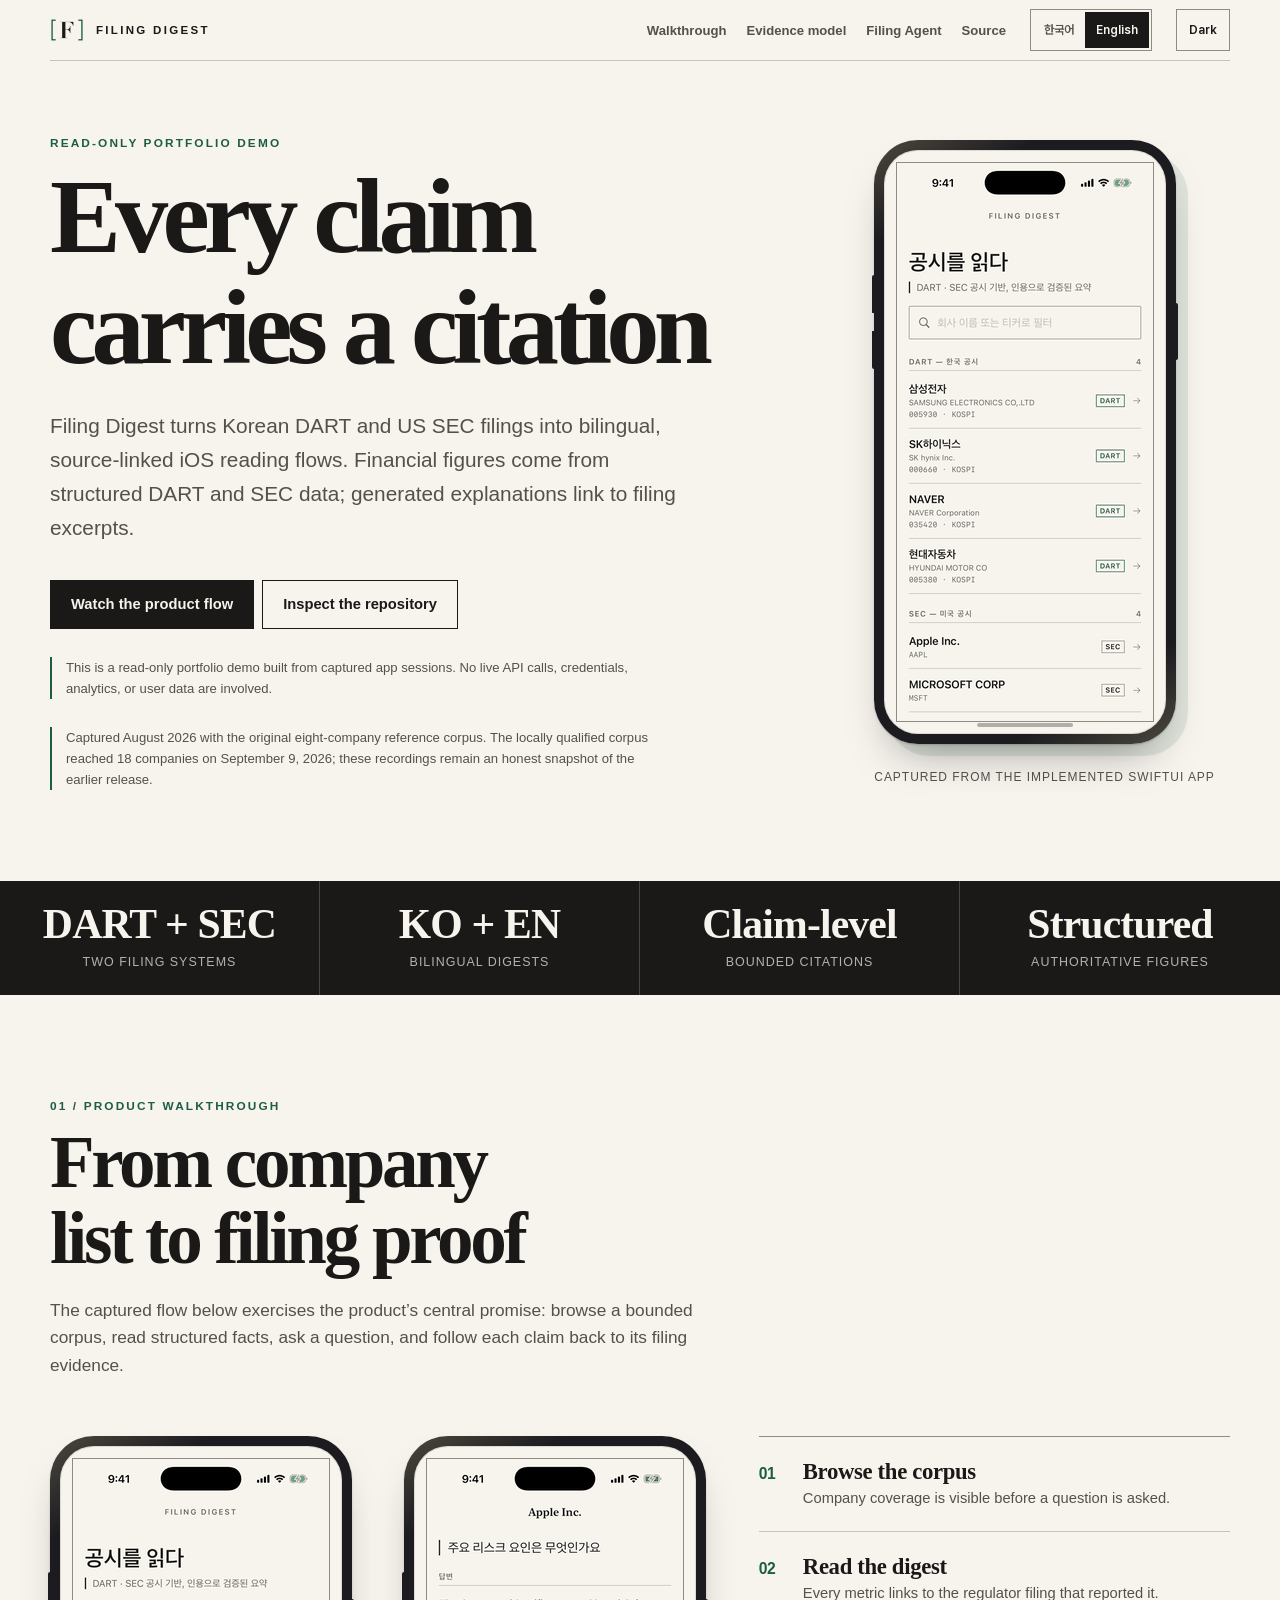
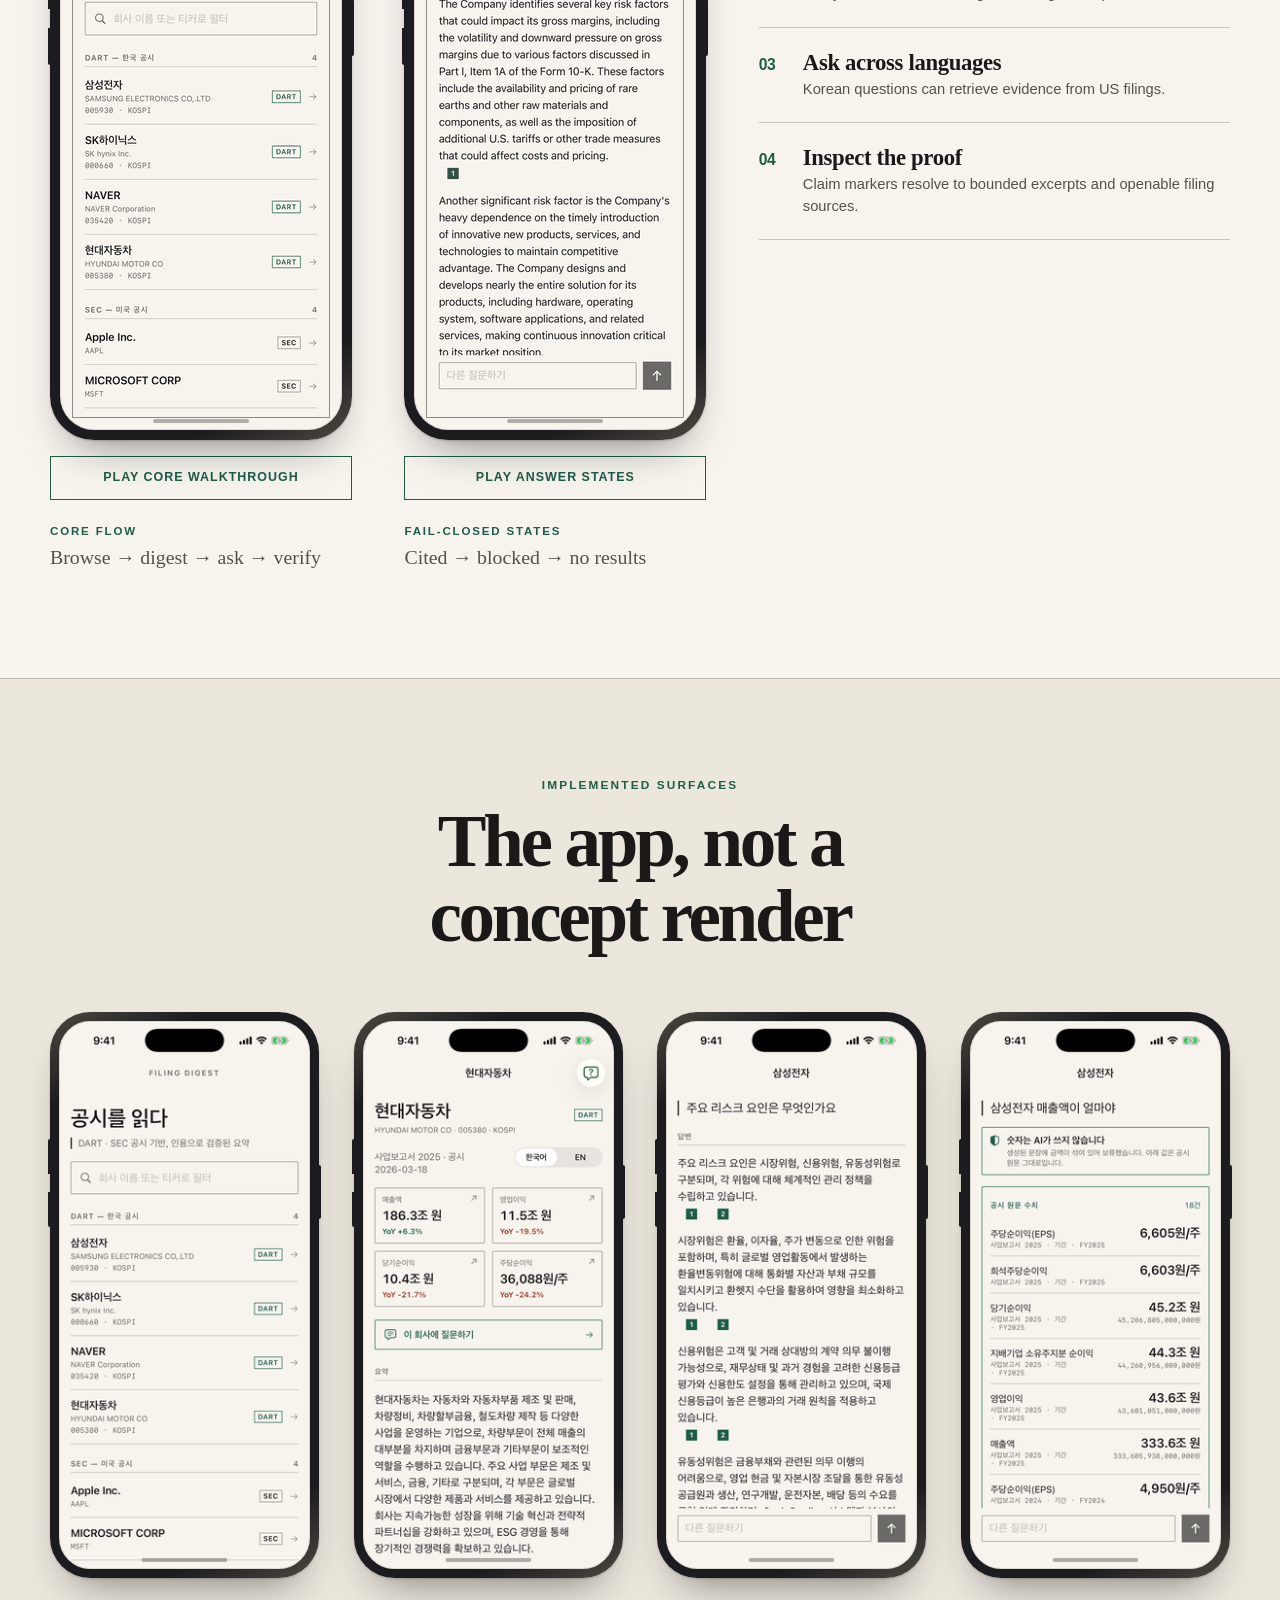
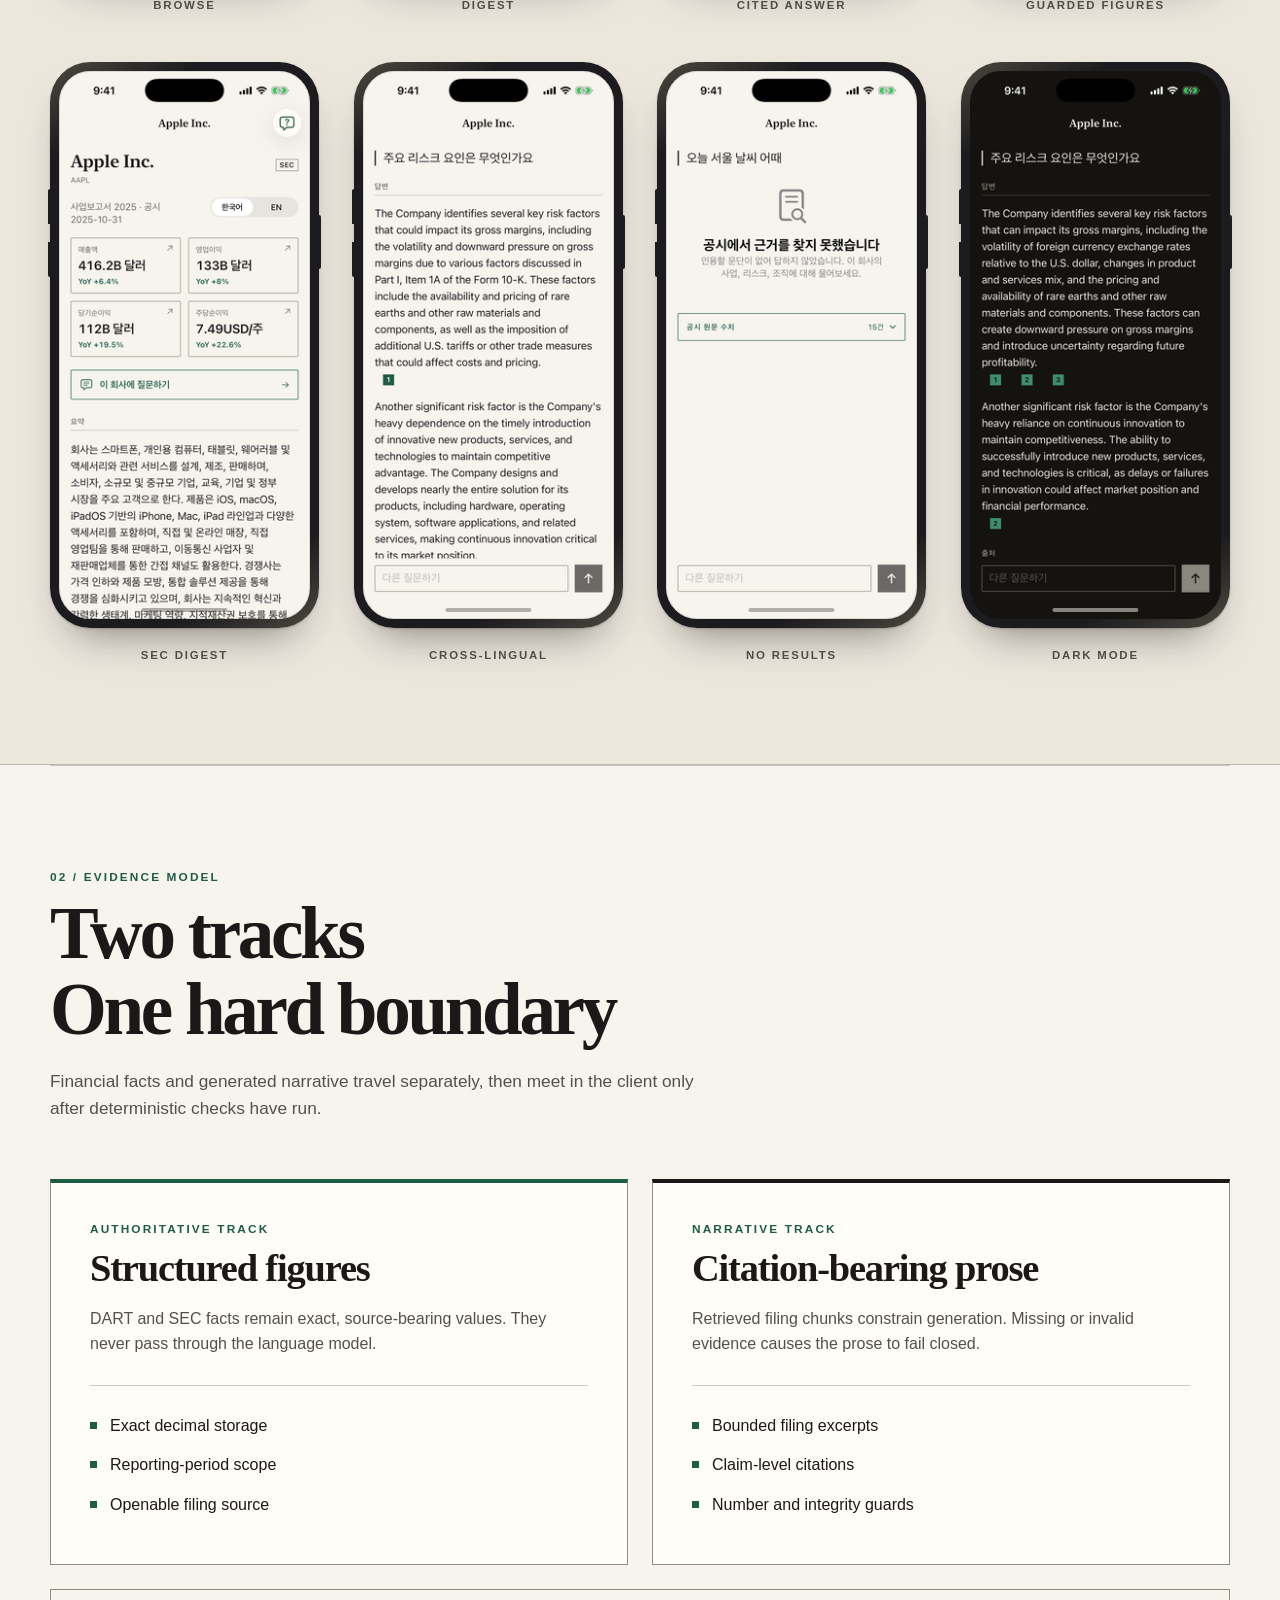
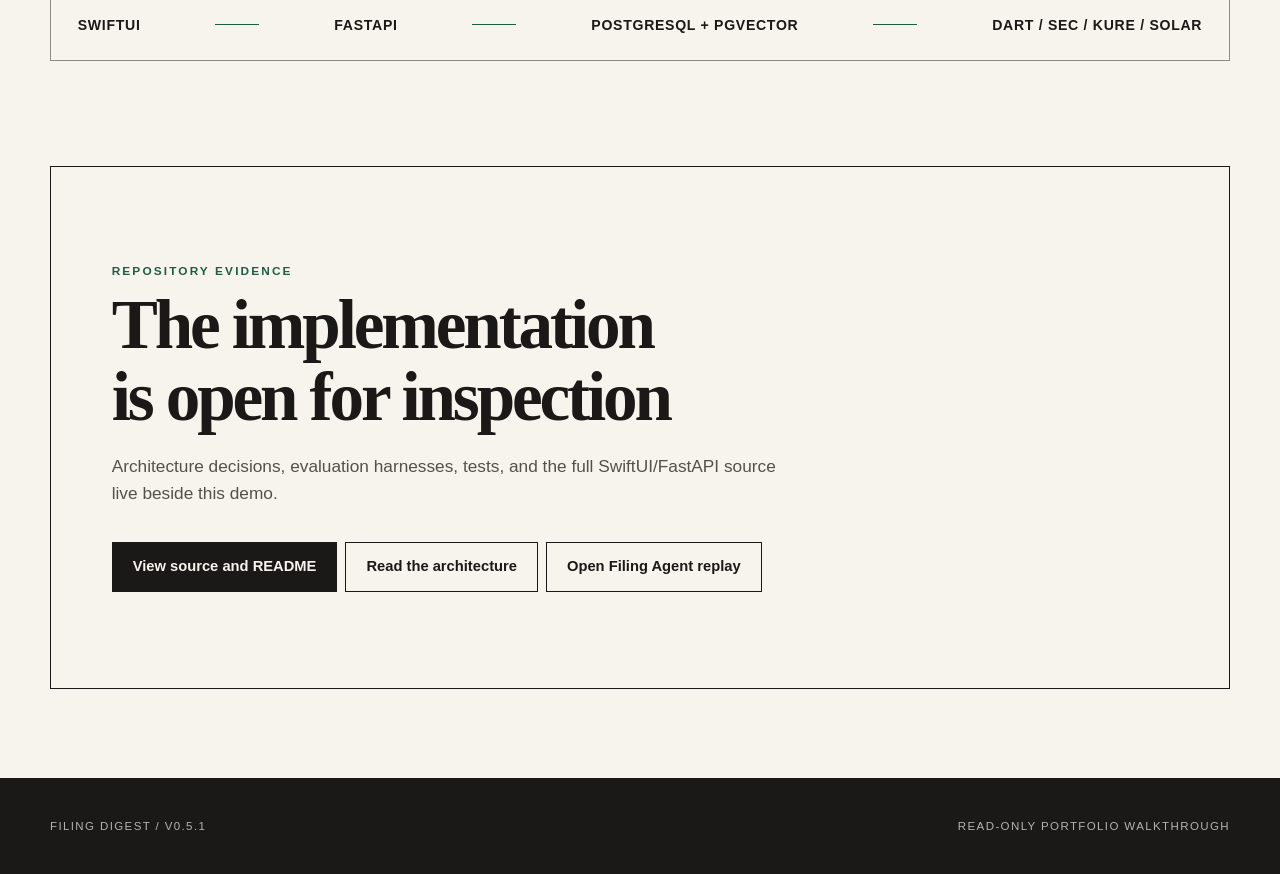
==== docs/index.html @ 6fd5f7b9 "Polish bilingual digest states and walkthrough" ====
<!doctype html>
<html lang="en">
<head>
  <meta charset="utf-8">
  <meta name="viewport" content="width=device-width, initial-scale=1">
  <link rel="icon" href="favicon.png">
  <meta name="description" content="A read-only product walkthrough of Filing Digest, a citation-grounded iOS reader for DART and SEC filings.">
  <meta name="theme-color" content="#f7f4ee">
  <meta property="og:title" content="Filing Digest — Every claim carries a citation">
  <meta property="og:description" content="A read-only portfolio demo of the Filing Digest iOS app and its evidence-first architecture.">
  <meta property="og:image" content="https://mhju0.github.io/filing-digest/social-preview.png">
  <title>Filing Digest — Portfolio Demo</title>
  <link rel="stylesheet" href="styles.css">
  <link rel="stylesheet" href="typography.css">
  <script src="walkthrough.js" type="module"></script>
</head>
<body>
  <a class="skip-link" href="#main-content">Skip to product demo</a>

  <header class="site-header">
    <a class="brand" href="#top" aria-label="Filing Digest home">
      <img src="design/logos/mark_light.png" width="488" height="346" alt="" aria-hidden="true">
      <span>FILING DIGEST</span>
    </a>
    <nav aria-label="Primary navigation">
      <a href="#walkthrough">Walkthrough</a>
      <a href="#evidence">Evidence model</a>
      <a href="https://filing-agent.vercel.app">Filing Agent</a>
      <a href="https://github.com/mhju0/filing-digest">Source</a>
    </nav>
  </header>

  <main id="main-content">
    <section class="hero" id="top" aria-labelledby="hero-title">
      <div class="hero-copy">
        <p class="eyebrow">READ-ONLY PORTFOLIO DEMO</p>
        <h1 id="hero-title">Every claim carries a&nbsp;citation</h1>
        <p class="lede">
          Filing Digest turns Korean DART and US SEC filings into bilingual,
          source-linked iOS reading flows. Financial figures come from structured
          DART and SEC data; generated explanations link to filing excerpts.
        </p>
        <div class="hero-actions">
          <a class="button button-primary" href="#walkthrough">Watch the product flow</a>
          <a class="button button-secondary" href="https://github.com/mhju0/filing-digest">Inspect the repository</a>
        </div>
        <p class="demo-disclosure">
          This is a read-only portfolio demo built from captured app sessions.
          No live API calls, credentials, analytics, or user data are involved.
        </p>
        <p class="demo-disclosure capture-scope">
          Captured August 2026 with the original eight-company reference corpus.
          The locally qualified corpus reached 18 companies on September 9, 2026;
          these recordings remain an honest snapshot of the earlier release.
        </p>
      </div>

      <figure class="hero-device">
        <div class="device-frame">
          <div class="device-screen">
            <img
              src="screenshots/walkthrough_poster.png"
              width="282"
              height="584"
              alt="Recorded Filing Digest flow: browse companies, filter, open a digest, ask a question, and inspect a cited answer"
            >
          </div>
        </div>
        <figcaption>Captured from the implemented SwiftUI app</figcaption>
      </figure>
    </section>

    <section class="facts" id="scope" aria-label="Product scope">
      <div><strong>DART + SEC</strong><span>Two filing systems</span></div>
      <div><strong>KO + EN</strong><span>Bilingual digests</span></div>
      <div><strong>Claim-level</strong><span>Bounded citations</span></div>
      <div><strong>Structured</strong><span>Authoritative figures</span></div>
    </section>

    <section class="section" id="walkthrough" aria-labelledby="walkthrough-title">
      <div class="section-heading">
        <p class="eyebrow">01 / PRODUCT WALKTHROUGH</p>
        <h2 id="walkthrough-title">From company list to filing proof</h2>
        <p>
          The captured flow below exercises the product’s central promise:
          browse a bounded corpus, read structured facts, ask a question, and
          follow each claim back to its filing evidence.
        </p>
      </div>

      <div class="walkthrough-grid">
        <figure class="demo-card">
          <div class="device-frame">
            <div class="device-screen">
              <img
                src="screenshots/walkthrough_poster.png"
                width="282"
                height="584"
                loading="lazy"
                alt="Recorded core product walkthrough from company browsing through a cited answer"
              >
            </div>
          </div>
          <button
            class="motion-control"
            type="button"
            data-demo-image
            data-animated-src="screenshots/walkthrough.gif"
            data-static-src="screenshots/walkthrough_poster.png"
            aria-pressed="false"
          >Play core walkthrough</button>
          <figcaption>
            <span>CORE FLOW</span>
            Browse → digest → ask → verify
          </figcaption>
        </figure>

        <figure class="demo-card">
          <div class="device-frame">
            <div class="device-screen">
              <img
                src="screenshots/answer_states_poster.png"
                width="282"
                height="584"
                loading="lazy"
                alt="Recorded answer states showing cited narrative, guarded figures, and no-results handling"
              >
            </div>
          </div>
          <button
            class="motion-control"
            type="button"
            data-demo-image
            data-animated-src="screenshots/answer_states.gif"
            data-static-src="screenshots/answer_states_poster.png"
            aria-pressed="false"
          >Play answer states</button>
          <figcaption>
            <span>FAIL-CLOSED STATES</span>
            Cited → blocked → no results
          </figcaption>
        </figure>

        <ol class="flow-notes">
          <li>
            <span>01</span>
            <div><strong>Browse the corpus</strong><p>Company coverage is visible before a question is asked.</p></div>
          </li>
          <li>
            <span>02</span>
            <div><strong>Read the digest</strong><p>Every metric links to the regulator filing that reported it.</p></div>
          </li>
          <li>
            <span>03</span>
            <div><strong>Ask across languages</strong><p>Korean questions can retrieve evidence from US filings.</p></div>
          </li>
          <li>
            <span>04</span>
            <div><strong>Inspect the proof</strong><p>Claim markers resolve to bounded excerpts and openable filing sources.</p></div>
          </li>
        </ol>
      </div>
    </section>

    <section class="screens" id="screens" aria-labelledby="screens-title">
      <div class="screens-inner">
        <div class="section-heading compact">
          <p class="eyebrow">IMPLEMENTED SURFACES</p>
          <h2 id="screens-title">The app, not a concept render</h2>
        </div>
        <div class="screen-grid">
          <figure class="screen-card">
            <div class="device-frame">
              <div class="device-screen">
                <img
                  src="screenshots/screens/browse.png"
                  width="258"
                  height="564"
                  loading="lazy"
                  alt="Browse screen listing covered DART and SEC companies with filing-source badges"
                >
              </div>
            </div>
            <figcaption>Browse</figcaption>
          </figure>

          <figure class="screen-card">
            <div class="device-frame">
              <div class="device-screen">
                <img
                  src="screenshots/screens/digest.png"
                  width="258"
                  height="564"
                  loading="lazy"
                  alt="Digest screen for Hyundai Motor showing structured revenue and profit figures"
                >
              </div>
            </div>
            <figcaption>Digest</figcaption>
          </figure>

          <figure class="screen-card">
            <div class="device-frame">
              <div class="device-screen">
                <img
                  src="screenshots/screens/cited_answer.png"
                  width="258"
                  height="564"
                  loading="lazy"
                  alt="Korean risk-factor answer with numbered claim markers pointing at filing evidence"
                >
              </div>
            </div>
            <figcaption>Cited answer</figcaption>
          </figure>

          <figure class="screen-card">
            <div class="device-frame">
              <div class="device-screen">
                <img
                  src="screenshots/screens/guarded_figures.png"
                  width="258"
                  height="564"
                  loading="lazy"
                  alt="Authoritative filing values listed separately from generated prose"
                >
              </div>
            </div>
            <figcaption>Guarded figures</figcaption>
          </figure>

          <figure class="screen-card">
            <div class="device-frame">
              <div class="device-screen">
                <img
                  src="screenshots/screens/sec_digest.png"
                  width="258"
                  height="564"
                  loading="lazy"
                  alt="SEC digest screen for Apple Inc. with US-dollar figures"
                >
              </div>
            </div>
            <figcaption>SEC digest</figcaption>
          </figure>

          <figure class="screen-card">
            <div class="device-frame">
              <div class="device-screen">
                <img
                  src="screenshots/screens/cross_lingual.png"
                  width="258"
                  height="564"
                  loading="lazy"
                  alt="Korean question answered from an English 10-K with claim-level citations"
                >
              </div>
            </div>
            <figcaption>Cross-lingual</figcaption>
          </figure>

          <figure class="screen-card">
            <div class="device-frame">
              <div class="device-screen">
                <img
                  src="screenshots/screens/no_results.png"
                  width="258"
                  height="564"
                  loading="lazy"
                  alt="Fail-closed state shown when no filing evidence supports the question"
                >
              </div>
            </div>
            <figcaption>No results</figcaption>
          </figure>

          <figure class="screen-card">
            <div class="device-frame">
              <div class="device-screen device-screen-dark">
                <img
                  src="screenshots/screens/dark_mode.png"
                  width="258"
                  height="564"
                  loading="lazy"
                  alt="Dark mode cited answer screen"
                >
              </div>
            </div>
            <figcaption>Dark mode</figcaption>
          </figure>
        </div>
      </div>
    </section>

    <section class="section evidence" id="evidence" aria-labelledby="evidence-title">
      <div class="section-heading">
        <p class="eyebrow">02 / EVIDENCE MODEL</p>
        <h2 id="evidence-title">Two tracks<br>One hard boundary</h2>
        <p>
          Financial facts and generated narrative travel separately, then meet
          in the client only after deterministic checks have run.
        </p>
      </div>

      <div class="track-grid">
        <article>
          <p class="track-label">AUTHORITATIVE TRACK</p>
          <h3>Structured figures</h3>
          <p>DART and SEC facts remain exact, source-bearing values. They never pass through the language model.</p>
          <ul>
            <li>Exact decimal storage</li>
            <li>Reporting-period scope</li>
            <li>Openable filing source</li>
          </ul>
        </article>
        <article>
          <p class="track-label">NARRATIVE TRACK</p>
          <h3>Citation-bearing prose</h3>
          <p>Retrieved filing chunks constrain generation. Missing or invalid evidence causes the prose to fail closed.</p>
          <ul>
            <li>Bounded filing excerpts</li>
            <li>Claim-level citations</li>
            <li>Number and integrity guards</li>
          </ul>
        </article>
      </div>

      <div class="architecture" aria-label="System architecture">
        <span>SwiftUI</span><i aria-hidden="true"></i>
        <span>FastAPI</span><i aria-hidden="true"></i>
        <span>PostgreSQL + pgvector</span><i aria-hidden="true"></i>
        <span>DART / SEC / KURE / Solar</span>
      </div>
    </section>

    <section class="closing" id="implementation" aria-labelledby="closing-title">
      <p class="eyebrow">REPOSITORY EVIDENCE</p>
      <h2 id="closing-title">The implementation is open for inspection</h2>
      <p>Architecture decisions, evaluation harnesses, tests, and the full SwiftUI/FastAPI source live beside this demo.</p>
      <div class="hero-actions">
        <a class="button button-primary" href="https://github.com/mhju0/filing-digest">View source and README</a>
        <a class="button button-secondary" href="https://github.com/mhju0/filing-digest/blob/main/docs/ARCHITECTURE.md">Read the architecture</a>
        <a class="button button-secondary" href="https://filing-agent.vercel.app">Open Filing Agent replay</a>
      </div>
    </section>
  </main>

  <footer>
    <span>FILING DIGEST / v0.5.1</span>
    <span>Read-only portfolio walkthrough</span>
  </footer>
</body>
</html>
---- docs/styles.css ----
:root {
  /* Every size below is one straight line between the two layouts that were
     signed off: the 402pt phone and the 1700px desktop. Both ends are clamped,
     so those two render exactly as approved and nothing in between jumps.
     Each line is `clamp(min, S * 1vw + I, max)` with the anchors folded in:
     S = (max - min) / 1292 and I = min - 404 * S, i.e. the line passes through
     min at 404px and max at 1696px, a hair inside the two approved widths so
     both render at their clamped end. Retune an anchor by recomputing S and I.
     Media queries further down mostly rearrange; where one also changes a
     size (hero gap, device shadow), the block says so. */
  --page-max: 1180px;
  --box-inset: clamp(20px, 2.1672vw + 11.245px, 48px);
  --gutter: clamp(16px, 0.3096vw + 14.749px, 20px);
  --step-h1: clamp(4.02rem, 4.805vw + 2.80675rem, 7.9rem);
  --step-h2: clamp(3.015rem, 2.8297vw + 2.3005rem, 5.3rem);
  --step-fact: clamp(2.2rem, 0.743vw + 2.01238rem, 2.8rem);
  --space-section: clamp(72px, 3.7152vw + 56.991px, 120px);
  --space-heading: clamp(40px, 1.8576vw + 32.495px, 64px);

  --paper: #f7f4ee;
  --paper-raised: #fffdf8;
  --paper-sunken: #ece7dd;
  --chassis: #1c1b1f;
  --chassis-edge: #4c493f;
  --ink: #1a1917;
  --ink-muted: #68655f;
  --accent: #1d5c45;
  --accent-dark: #174a38;
  --border: #8f8b82;
  --hairline: rgba(26, 25, 23, 0.22);
  --page: min(var(--page-max), calc(100% - var(--gutter) * 2));
}

/* A vw gutter lands the page column, and every 1px border hung from it, on a
   fractional pixel; snap it where the engine can. */
@supports (width: round(1px, 1px)) {
  :root {
    --gutter: round(clamp(16px, 0.3096vw + 14.749px, 20px), 1px);
  }
}

* {
  box-sizing: border-box;
}

html {
  scroll-behavior: smooth;
}

body {
  margin: 0;
  color: var(--ink);
  background: var(--paper);
  font-family: -apple-system, BlinkMacSystemFont, "Segoe UI", sans-serif;
  font-size: 16px;
  line-height: 1.6;
  text-rendering: optimizeLegibility;
}

a {
  color: inherit;
  text-underline-offset: 4px;
}

a:focus-visible {
  outline: 3px solid var(--accent);
  outline-offset: 4px;
}

.skip-link {
  position: fixed;
  top: 12px;
  left: 12px;
  z-index: 10;
  padding: 10px 14px;
  color: var(--paper);
  background: var(--ink);
  transform: translateY(-150%);
}

.skip-link:focus {
  transform: translateY(0);
}

.site-header {
  width: var(--page);
  min-height: 54px;
  margin: 0 auto;
  display: flex;
  align-items: center;
  justify-content: space-between;
  gap: 24px;
  border-bottom: 1px solid var(--hairline);
}

.brand {
  min-height: 44px;
  display: inline-flex;
  align-items: center;
  gap: 12px;
  color: var(--ink);
  font-size: 0.72rem;
  font-weight: 700;
  letter-spacing: 0.2em;
  text-decoration: none;
}

.brand img {
  width: 34px;
  height: 24px;
  object-fit: cover;
}

nav {
  display: flex;
  align-items: center;
  gap: 28px;
}

nav a {
  min-height: 44px;
  display: inline-flex;
  align-items: center;
  color: var(--ink-muted);
  font-size: 0.82rem;
  font-weight: 600;
  text-decoration: none;
}

nav a:hover {
  color: var(--accent);
}

main {
  overflow: hidden;
}

.hero {
  width: var(--page);
  min-height: 720px;
  margin: 0 auto;
  padding: clamp(64px, 1.2384vw + 58.997px, 80px) 0
    clamp(80px, 1.2384vw + 74.997px, 96px);
  display: grid;
  grid-template-columns: minmax(0, 1.34fr) minmax(300px, 0.66fr);
  align-items: center;
  gap: 56px;
}

.eyebrow,
.track-label {
  margin: 0 0 10px;
  color: var(--accent);
  font-size: 0.74rem;
  font-weight: 750;
  line-height: 1.3;
  letter-spacing: 0.18em;
}

h1,
h2,
h3,
p {
  margin-top: 0;
}

h1,
h2,
h3 {
  font-family: ui-serif, Georgia, "Times New Roman", serif;
  font-weight: 600;
  line-height: 1.04;
  text-wrap: balance;
}

h1 {
  max-width: 840px;
  margin-bottom: 26px;
  /* 16vw meets --step-h1's floor exactly at 402px, so phones narrower than the
     anchor keep scaling down instead of gaining a line. */
  font-size: min(16vw, var(--step-h1));
  letter-spacing: -0.055em;
}

h2 {
  margin-bottom: 20px;
  /* 12vw meets --step-h2's floor exactly at 402px. */
  font-size: min(12vw, var(--step-h2));
  letter-spacing: -0.045em;
}

h3 {
  margin-bottom: 16px;
  font-size: 2.4rem;
  line-height: 1.1;
  letter-spacing: -0.03em;
}

.lede {
  max-width: 650px;
  margin-bottom: 34px;
  color: var(--ink-muted);
  font-size: clamp(1.08rem, 2vw, 1.3rem);
  line-height: 1.65;
}

.hero-actions {
  display: flex;
  flex-wrap: wrap;
  gap: 8px;
}

.button {
  min-height: 48px;
  padding: 12px 20px;
  display: inline-flex;
  align-items: center;
  justify-content: center;
  border: 1px solid var(--ink);
  font-size: 0.92rem;
  font-weight: 700;
  text-decoration: none;
  transition: color 180ms ease, background-color 180ms ease, border-color 180ms ease;
}

.button-primary {
  color: var(--paper);
  background: var(--ink);
}

.button-primary:hover {
  background: var(--accent-dark);
  border-color: var(--accent-dark);
}

.button-secondary {
  color: var(--ink);
  background: transparent;
}

.button-secondary:hover {
  color: var(--paper);
  background: var(--accent-dark);
  border-color: var(--accent-dark);
}

.demo-disclosure {
  max-width: 620px;
  margin: 28px 0 0;
  padding-left: 14px;
  border-left: 2px solid var(--accent);
  color: var(--ink-muted);
  font-size: 0.82rem;
}

.hero-device,
.demo-card,
.screen-card {
  margin: 0;
}

.hero-device {
  justify-self: center;
  text-align: center;
}

.device-frame {
  --bezel: 10px;
  --chassis-radius: 44px;
  --screen-width: 282px;
  width: fit-content;
  padding: var(--bezel);
  position: relative;
  border-radius: var(--chassis-radius);
  background: linear-gradient(
    148deg,
    var(--chassis-edge) 0%,
    var(--chassis) 13%,
    var(--chassis) 87%,
    var(--chassis-edge) 100%
  );
  box-shadow:
    0 1px 2px rgba(26, 25, 23, 0.2),
    0 24px 44px -22px rgba(26, 25, 23, 0.55);
}

/* Side buttons: volume pair on the left, side button on the right. */
.device-frame::before,
.device-frame::after {
  content: "";
  width: 3px;
  position: absolute;
  background: var(--chassis);
}

.device-frame::before {
  height: 15.5%;
  top: 22.5%;
  left: -2px;
  border-radius: 2px 0 0 2px;
  background: linear-gradient(
    to bottom,
    var(--chassis) 0 40%,
    transparent 40% 60%,
    var(--chassis) 60% 100%
  );
}

.device-frame::after {
  height: 9.5%;
  top: 27%;
  right: -2px;
  border-radius: 0 2px 2px 0;
}

.device-screen {
  width: var(--screen-width);
  position: relative;
  overflow: hidden;
  border-radius: calc(var(--chassis-radius) - var(--bezel));
  background: var(--paper-raised);
}

.device-screen img {
  width: 100%;
  height: auto;
  display: block;
}

/* Screen edge, then the home indicator over the captured screen. */
.device-screen::before,
.device-screen::after {
  content: "";
  position: absolute;
  pointer-events: none;
}

.device-screen::before {
  inset: 0;
  border-radius: inherit;
  box-shadow: inset 0 0 0 1px rgba(26, 25, 23, 0.12);
}

.device-screen::after {
  width: 34%;
  height: 4px;
  bottom: 7px;
  left: 50%;
  transform: translateX(-50%);
  border-radius: 2px;
  background: rgba(26, 25, 23, 0.32);
}

.device-screen-dark::after {
  background: rgba(247, 244, 238, 0.5);
}

.hero-device .device-frame {
  box-shadow:
    12px 12px 0 rgba(29, 92, 69, 0.11),
    0 1px 2px rgba(26, 25, 23, 0.2),
    0 24px 44px -22px rgba(26, 25, 23, 0.5);
}

.hero-device figcaption {
  margin-top: 24px;
  color: var(--ink-muted);
  font-size: 0.75rem;
  letter-spacing: 0.08em;
  text-transform: uppercase;
}

.facts {
  width: 100%;
  display: grid;
  grid-template-columns: repeat(4, 1fr);
  color: var(--paper);
  background: var(--ink);
}

.facts div {
  min-height: clamp(96px, 2.0124vw + 87.87px, 122px);
  padding: calc(var(--gutter) + 2px) clamp(16px, 2.9412vw + 4.118px, 54px);
  display: flex;
  flex-direction: column;
  justify-content: center;
  border-right: 1px solid rgba(247, 244, 238, 0.2);
}

.facts div:last-child {
  border-right: 0;
}

.facts strong {
  font-family: ui-serif, Georgia, serif;
  font-size: var(--step-fact);
  font-weight: 600;
  line-height: 1.04;
  letter-spacing: -0.02em;
}

.facts span {
  margin-top: clamp(5px, 0.1548vw + 4.375px, 7px);
  color: rgba(247, 244, 238, 0.7);
  font-size: 0.78rem;
  letter-spacing: 0.08em;
  text-transform: uppercase;
}

.section,
.closing {
  width: var(--page);
  margin: 0 auto;
}

.section {
  padding: var(--space-section) 0;
}

.section-heading {
  max-width: 800px;
  margin-bottom: var(--space-heading);
}

.section-heading p:last-child,
.closing > p:not(.eyebrow) {
  max-width: 680px;
  color: var(--ink-muted);
  font-size: 1.08rem;
}

.walkthrough-grid {
  display: grid;
  grid-template-columns: 302px 302px minmax(280px, 1fr);
  align-items: start;
  gap: clamp(28px, 2.7864vw + 16.743px, 64px);
}

.motion-control {
  width: 100%;
  min-height: 44px;
  margin-top: 16px;
  border: 1px solid var(--accent);
  border-radius: 0;
  color: var(--accent);
  background: transparent;
  font: inherit;
  font-size: 0.78rem;
  font-weight: 750;
  letter-spacing: 0.08em;
  text-transform: uppercase;
  cursor: pointer;
  transition: color 180ms ease, background-color 180ms ease;
}

.motion-control:hover,
.motion-control[aria-pressed="true"] {
  color: var(--paper);
  background: var(--accent);
}

.motion-control:focus-visible {
  outline: 3px solid var(--accent);
  outline-offset: 4px;
}

.demo-card figcaption {
  margin-top: 24px;
  display: flex;
  flex-direction: column;
  color: var(--ink-muted);
  font-family: ui-serif, Georgia, serif;
  font-size: 1.24rem;
}

.demo-card figcaption span {
  margin-bottom: 3px;
  color: var(--accent);
  font-family: -apple-system, BlinkMacSystemFont, "Segoe UI", sans-serif;
  font-size: 0.72rem;
  font-weight: 750;
  line-height: 1.3;
  letter-spacing: 0.16em;
}

.flow-notes {
  margin: 0;
  padding: 0;
  list-style: none;
  border-top: 1px solid var(--border);
}

.flow-notes li {
  padding: 22px 0;
  display: grid;
  grid-template-columns: 30px 1fr;
  align-items: baseline;
  gap: 14px;
  border-bottom: 1px solid var(--hairline);
}

/* Sized so the digits stand exactly as tall as the title's lowercase. */
.flow-notes > li > span {
  color: var(--accent);
  font-size: 0.98rem;
  font-weight: 750;
  line-height: 1;
  letter-spacing: -0.03em;
  font-variant-numeric: proportional-nums;
}

.flow-notes strong {
  display: block;
  font-family: ui-serif, Georgia, serif;
  font-size: 1.42rem;
  line-height: 1.15;
  letter-spacing: -0.015em;
}

.flow-notes p {
  margin: 3px 0 0;
  color: var(--ink-muted);
  font-size: 0.92rem;
  line-height: 1.45;
}

.screens {
  width: 100%;
  padding: clamp(72px, 3.096vw + 59.492px, 112px) 0;
  background: var(--paper-sunken);
  border-top: 1px solid var(--hairline);
  border-bottom: 1px solid var(--hairline);
}

.screens-inner {
  width: var(--page);
  margin: 0 auto;
}

.section-heading.compact {
  margin-left: auto;
  margin-right: auto;
  text-align: center;
}

.screen-grid {
  display: grid;
  grid-template-columns: repeat(4, minmax(0, 1fr));
  gap: clamp(40px, 0.9288vw + 36.248px, 52px)
    clamp(24px, 1.2384vw + 18.997px, 40px);
}

.screen-card {
  display: flex;
  flex-direction: column;
  align-items: center;
  container-type: inline-size;
}

.screen-card .device-frame {
  --bezel: 3.4cqw;
  --chassis-radius: 15cqw;
  --screen-width: 100%;
  width: 100%;
}

.screen-card figcaption {
  margin-top: clamp(14px, 0.4644vw + 12.124px, 20px);
  color: var(--ink-muted);
  font-size: clamp(0.7rem, 0.0248vw + 0.69375rem, 0.72rem);
  font-weight: 700;
  letter-spacing: 0.16em;
  text-transform: uppercase;
}

.evidence {
  border-top: 1px solid var(--hairline);
}

.track-grid {
  display: grid;
  grid-template-columns: repeat(2, 1fr);
  gap: 24px;
}

.track-grid article {
  padding: var(--box-inset);
  border: 1px solid var(--border);
  background: var(--paper-raised);
}

.track-grid article:first-child {
  border-top: 4px solid var(--accent);
}

.track-grid article:last-child {
  border-top: 4px solid var(--ink);
}

.track-grid article > p:not(.track-label) {
  color: var(--ink-muted);
}

.track-grid ul {
  margin: 28px 0 0;
  padding: 20px 0 0;
  list-style: none;
  border-top: 1px solid var(--hairline);
}

.track-grid li {
  padding: 7px 0 7px 20px;
  position: relative;
}

.track-grid li::before {
  content: "";
  width: 7px;
  height: 7px;
  position: absolute;
  top: 16px;
  left: 0;
  background: var(--accent);
}

.architecture {
  margin-top: 24px;
  padding: clamp(20px, 0.4644vw + 18.124px, 26px)
    clamp(20px, 0.774vw + 16.873px, 30px);
  display: flex;
  align-items: center;
  justify-content: space-between;
  gap: 16px;
  border: 1px solid var(--border);
  font-size: 0.88rem;
  font-weight: 700;
  letter-spacing: 0.05em;
  text-align: center;
  text-transform: uppercase;
}

.architecture i {
  width: 44px;
  height: 1px;
  display: block;
  background: var(--accent);
}

.closing {
  margin-bottom: clamp(64px, 2.7864vw + 52.743px, 100px);
  padding: clamp(48px, 5.5728vw + 25.486px, 120px)
    clamp(20px, 4.644vw + 1.238px, 80px);
  border: 1px solid var(--ink);
}

/* "implementation" is the longest word on the page, and this box is inset from
   the page column, so the sign-off heading rides its own slightly lower line.
   9vw meets the clamp floor exactly at 402px and keeps the word inside the
   border on narrower phones. */
.closing h2 {
  max-width: 820px;
  font-size: min(9vw, clamp(2.26125rem, 3.7632vw + 1.31106rem, 5.3rem));
}

.closing .hero-actions {
  margin-top: 34px;
}

footer {
  min-height: 96px;
  padding: 24px max(var(--gutter), calc((100% - var(--page-max)) / 2));
  display: flex;
  align-items: center;
  justify-content: space-between;
  gap: 24px;
  color: rgba(247, 244, 238, 0.7);
  background: var(--ink);
  font-size: 0.72rem;
  letter-spacing: 0.12em;
  text-transform: uppercase;
}

/* Below this line: how many columns, stacked or side by side. Sizes stay on
   the fluid scale above unless a block says otherwise. */

/* 302px + 302px + 280px of tracks plus two fluid gaps last fit inside --page
   at 1010px. */
@media (max-width: 1009px) {
  .walkthrough-grid {
    grid-template-columns: repeat(2, 302px);
  }

  .flow-notes {
    grid-column: 1 / -1;
  }
}

@media (max-width: 900px) {
  /* The wider gap is deliberate: the device sits under the copy here. */
  .hero {
    grid-template-columns: minmax(0, 1fr);
    gap: 64px;
  }

  .hero-device {
    justify-self: start;
  }

  .facts {
    grid-template-columns: repeat(2, 1fr);
  }

  .facts div:nth-child(2) {
    border-right: 0;
  }

  .facts div:nth-child(-n + 2) {
    border-bottom: 1px solid rgba(247, 244, 238, 0.2);
  }

  .screen-grid {
    grid-template-columns: repeat(2, minmax(0, 1fr));
  }

  .architecture {
    align-items: stretch;
    flex-direction: column;
  }

  .architecture i {
    width: 1px;
    height: 24px;
    margin: 0 auto;
  }
}

/* Two 302px demo tracks plus the fluid gap leave ~6px inside --page at 681px,
   which a classic scrollbar eats; stack a little earlier. */
@media (max-width: 700px) {
  .walkthrough-grid {
    grid-template-columns: minmax(0, 1fr);
  }

  /* Full width, so the play control and caption sit on the gutter; only the
     chassis is centred. */
  .demo-card {
    justify-self: stretch;
  }

  .demo-card .device-frame {
    margin: 0 auto;
  }

  .flow-notes {
    grid-column: auto;
  }
}

@media (max-width: 680px) {
  nav a:not(:last-child) {
    display: none;
  }

  /* Same as wide screens: the rule sits on the lettering, not a band below it. */
  .site-header {
    padding: 4px 0;
  }

  .hero {
    min-height: auto;
  }

  .hero-actions {
    align-items: stretch;
    flex-direction: column;
  }

  .button {
    width: 100%;
  }

  .hero-device {
    justify-self: center;
  }

  .hero-device .device-frame {
    box-shadow:
      10px 10px 0 rgba(29, 92, 69, 0.14),
      0 1px 2px rgba(26, 25, 23, 0.2),
      0 18px 32px -18px rgba(26, 25, 23, 0.5);
  }

  .hero-device .device-screen,
  .demo-card .device-screen {
    --screen-width: min(282px, calc(100vw - 64px));
  }

  /* Stacked, so the band reads down the same column as everything above it. */
  .facts {
    grid-template-columns: 1fr;
  }

  .facts div {
    padding-left: var(--gutter);
    padding-right: var(--gutter);
    border-right: 0;
    border-bottom: 1px solid rgba(247, 244, 238, 0.2);
  }

  .track-grid {
    grid-template-columns: minmax(0, 1fr);
  }

  /* One inset for every bordered box while they stack above one another. */
  .track-grid article,
  .architecture,
  .closing {
    padding-left: var(--box-inset);
    padding-right: var(--box-inset);
  }

  footer {
    align-items: flex-start;
    flex-direction: column;
  }
}

@media (prefers-reduced-motion: reduce) {
  html {
    scroll-behavior: auto;
  }

  *,
  *::before,
  *::after {
    transition-duration: 0.01ms !important;
  }
}
---- docs/typography.css ----
@font-face {
  font-family: Pretendard;
  src: url('fonts/Pretendard.woff2') format('woff2');
  font-weight: 100 900;
  font-display: swap;
}
@font-face {
  font-family: 'Nanum Myeongjo';
  src: url('fonts/NanumMyeongjo-Bold.ttf') format('truetype');
  font-weight: 600 700;
  font-display: swap;
}
@font-face {
  font-family: 'Nanum Myeongjo';
  src: url('fonts/NanumMyeongjo-ExtraBold.ttf') format('truetype');
  font-weight: 800 900;
  font-display: swap;
}
:root { --ink-muted: #53514c; --body: Pretendard, -apple-system, sans-serif; }
html, body { overflow-anchor: none; }
html { scroll-behavior: auto; }
main { overflow: visible; }
main section[id] { scroll-margin-top: 80px; }
.page-line { display: block; }
.facts div { align-items: center; text-align: center; }
.site-header {
  position: sticky;
  top: 0;
  z-index: 20;
  background: var(--paper);
  flex-wrap: wrap;
  gap: 10px 24px;
  padding: 8px 0;
}
.site-header nav { gap: 20px; margin-left: auto; }
.language-switch { display: flex; align-items: center; border: 1px solid var(--border); padding: 2px; }
.language-switch button {
  min-height: 36px;
  border: 0;
  padding: 6px 11px;
  font: 600 12px var(--body);
  background: transparent;
  color: var(--ink-muted);
  cursor: pointer;
}
.language-switch button[aria-pressed=true] { background: var(--ink); color: var(--paper); }
.theme-control {
  border: 1px solid var(--border);
  background: transparent;
  color: var(--ink);
  font: 600 12px var(--body);
  min-height: 42px;
  padding: 6px 12px;
  cursor: pointer;
}
button:focus-visible { outline: 3px solid var(--accent); outline-offset: 4px; }
html[lang=ko] body { font-family: var(--body); line-height: 1.85; word-break: keep-all; overflow-wrap: anywhere; }
html[lang=ko] :is(h1,h2,h3,.flow-notes strong,.demo-card figcaption) {
  font-family: 'Nanum Myeongjo', Georgia, serif;
  font-weight: 600;
  letter-spacing: -.055em;
  line-height: 1.2;
}
html[lang=ko] :is(.hero h1,.section-heading h2,.closing h2,.track-grid h3) { font-weight: 800; font-synthesis: none; }
html[lang=ko] .hero h1 { font-size: min(13.4vw,var(--step-h1)); line-height: 1.14; letter-spacing: -.06em; }
html[lang=ko] h2, html[lang=ko] .closing h2 { font-size: clamp(2.15rem,4.2vw,4.15rem); }
html[lang=ko] h3 { font-size: clamp(1.6rem,2.5vw,2.25rem); line-height: 1.4; }
html[lang=ko] .lede { font-size: 1.13rem; line-height: 1.85; max-width: 540px; }
html[lang=ko] :is(.eyebrow,.track-label,figcaption,.motion-control,.facts span) { letter-spacing: .025em; }
html[lang=ko] .facts strong { font-family: 'Nanum Myeongjo',Georgia,serif; font-size: clamp(1.75rem,2.7vw,2.5rem); }
html[lang=ko] .flow-notes p { line-height: 1.85; margin-top: 10px; }
html[lang=ko] .section-heading p:last-child { max-width: 630px; line-height: 1.85; }
html[lang=ko] .demo-card figcaption { line-height: 1.65; }
html[lang=ko] .flow-notes strong { font-size: 1.4rem; line-height: 1.45; }
html[lang=ko] .demo-disclosure { line-height: 1.85; }
body[data-theme=dark] {
  --paper:#171714; --paper-raised:#22221e; --paper-sunken:#1e1e1a;
  --ink:#ece9e3; --ink-muted:#b9b5ad; --accent:#93c7ae;
  --accent-dark:#b6dfc9; --border:#89867e; --hairline:#55534c;
}
body[data-theme=dark] .facts, body[data-theme=dark] footer { background:#0e100e; color:#ece9e3; }
body[data-theme=dark] .facts span, body[data-theme=dark] footer { color:#b9b5ad; }
body[data-theme=dark] .brand img { content:url('design/logos/mark_dark.png'); }
body[data-theme=dark] .button-primary { background:#ece9e3; color:#171714; }
body[data-theme=dark] .button-primary:hover { background:#b6dfc9; }
body[data-theme=dark] .button-secondary:hover { color:#171714; }
body[data-theme=dark] .motion-control[aria-pressed=true] { color:#171714; }
body[data-theme=dark] .device-frame { --chassis:#252622; --chassis-edge:#767369; }
@media(max-width:750px) {
  main section[id] { scroll-margin-top:120px; }
  .site-header { gap:8px; justify-content:space-between; }
  .site-header nav { width:100%; justify-content:space-between; gap:12px; margin:0; order:2; }
  .site-header nav a { display:inline-flex!important; font-size:12px; }
  .language-switch { margin-left:auto; }
  .theme-control { padding:6px 8px; }
  .hero { gap:40px; }
  html[lang=ko] .hero { padding-top:48px; }
  html[lang=ko] .lede { font-size:1.04rem; }
  html[lang=ko] .closing { padding-top:44px; padding-bottom:44px; }
  .brand { font-size:.67rem; gap:6px; letter-spacing:.1em; }
  .brand img { width:28px; height:21px; }
  .facts strong { overflow-wrap:anywhere; }
}
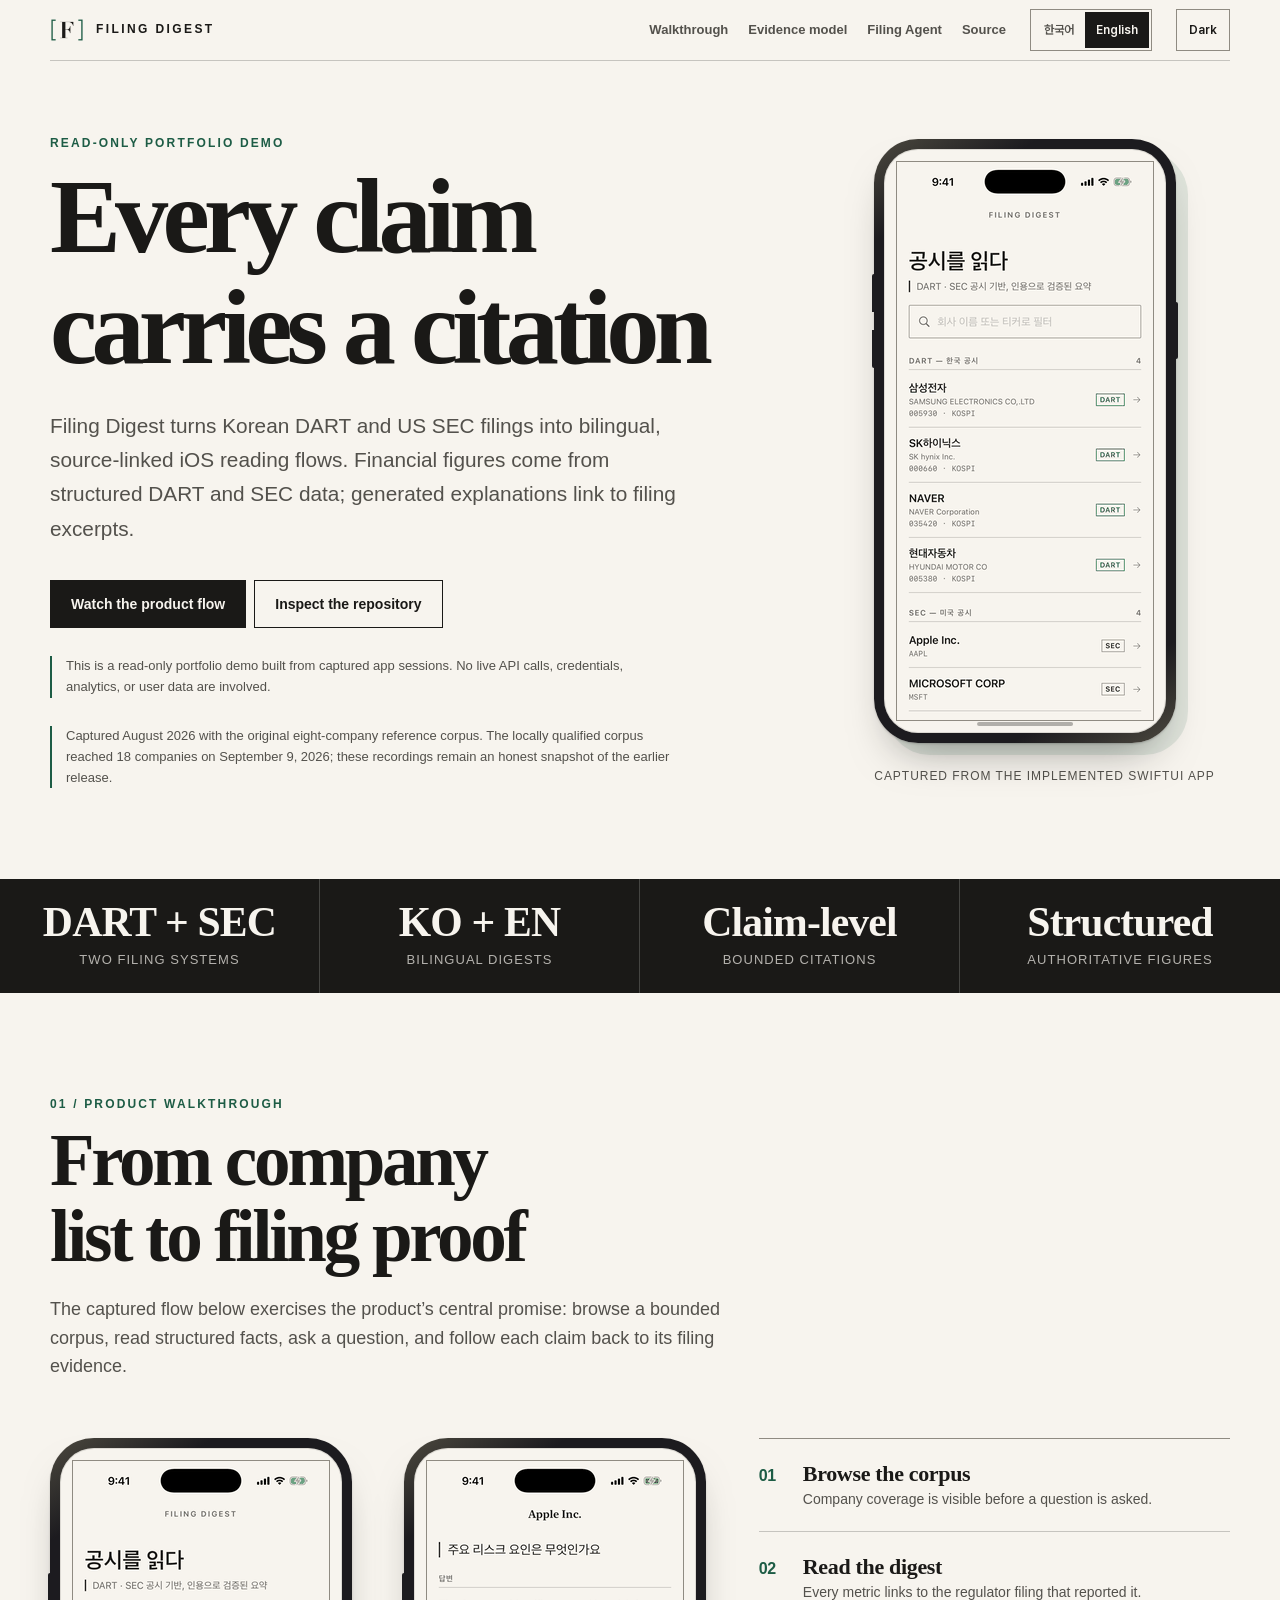
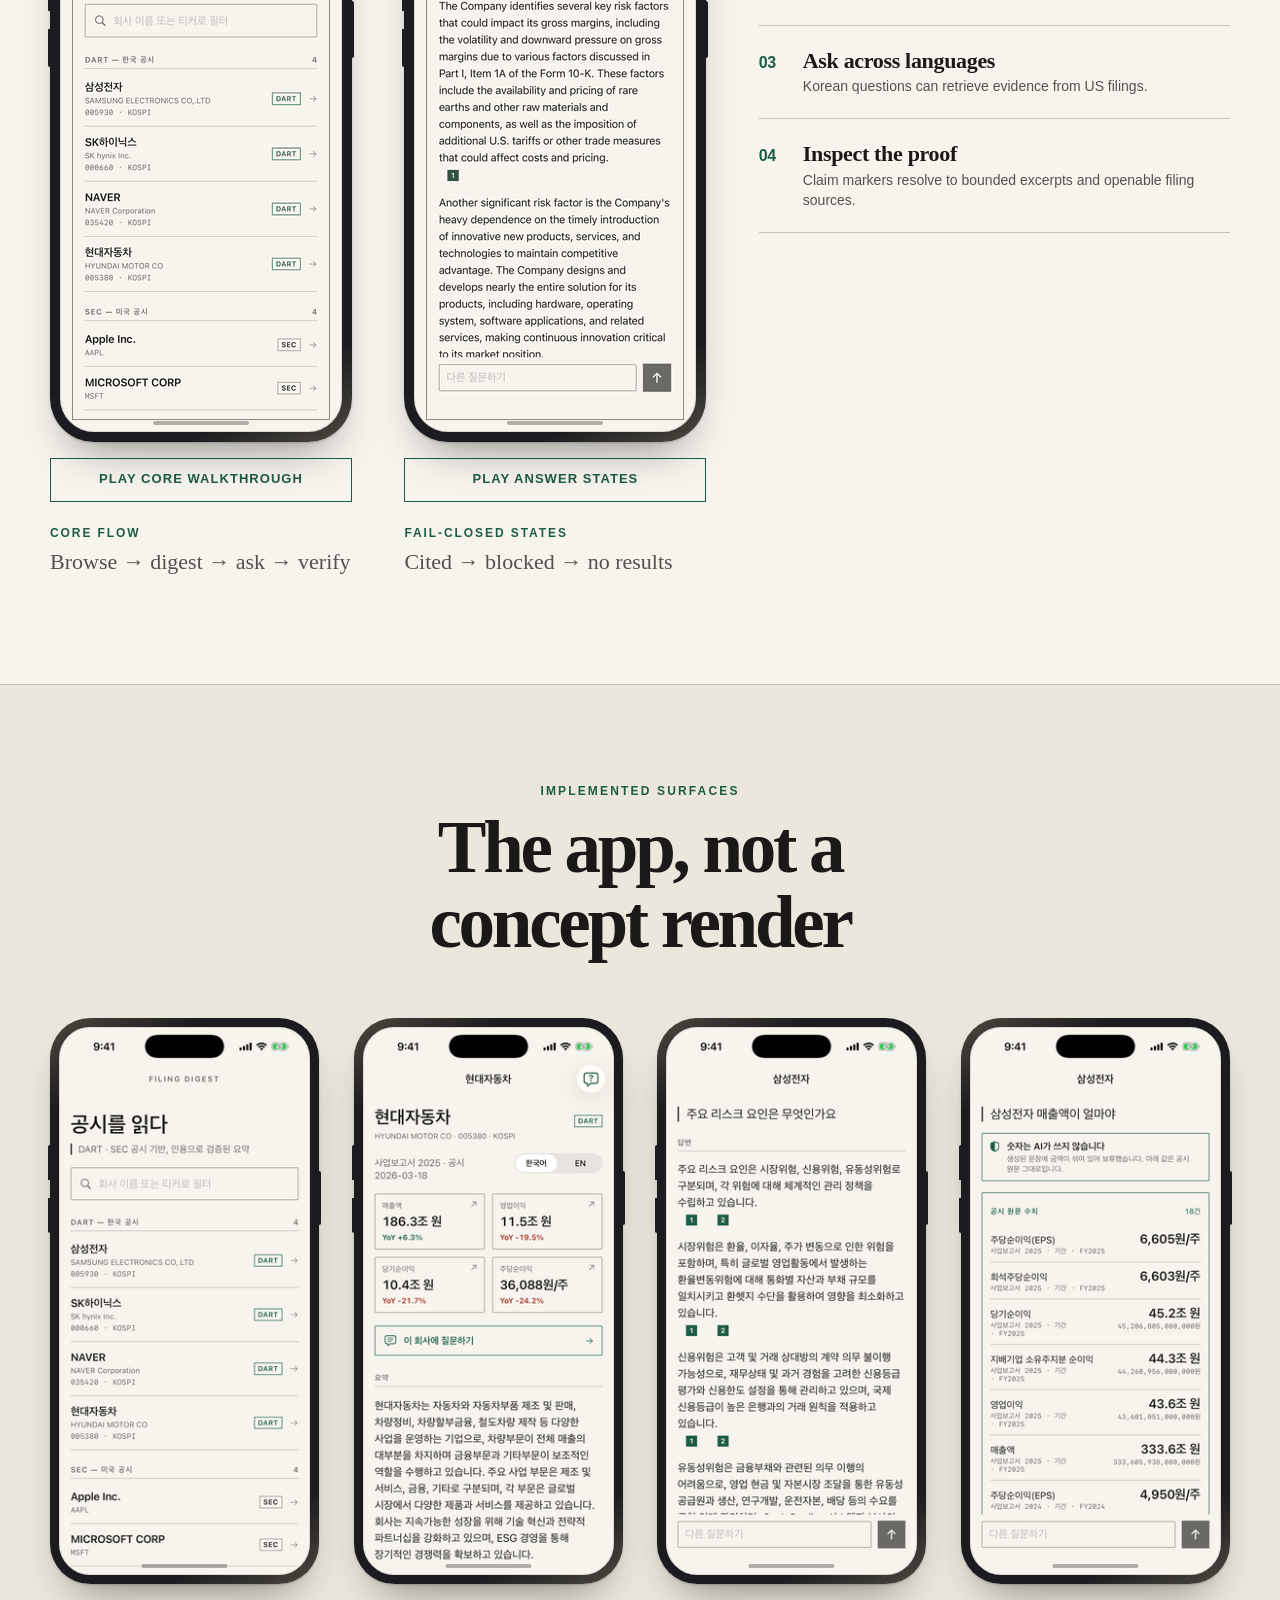
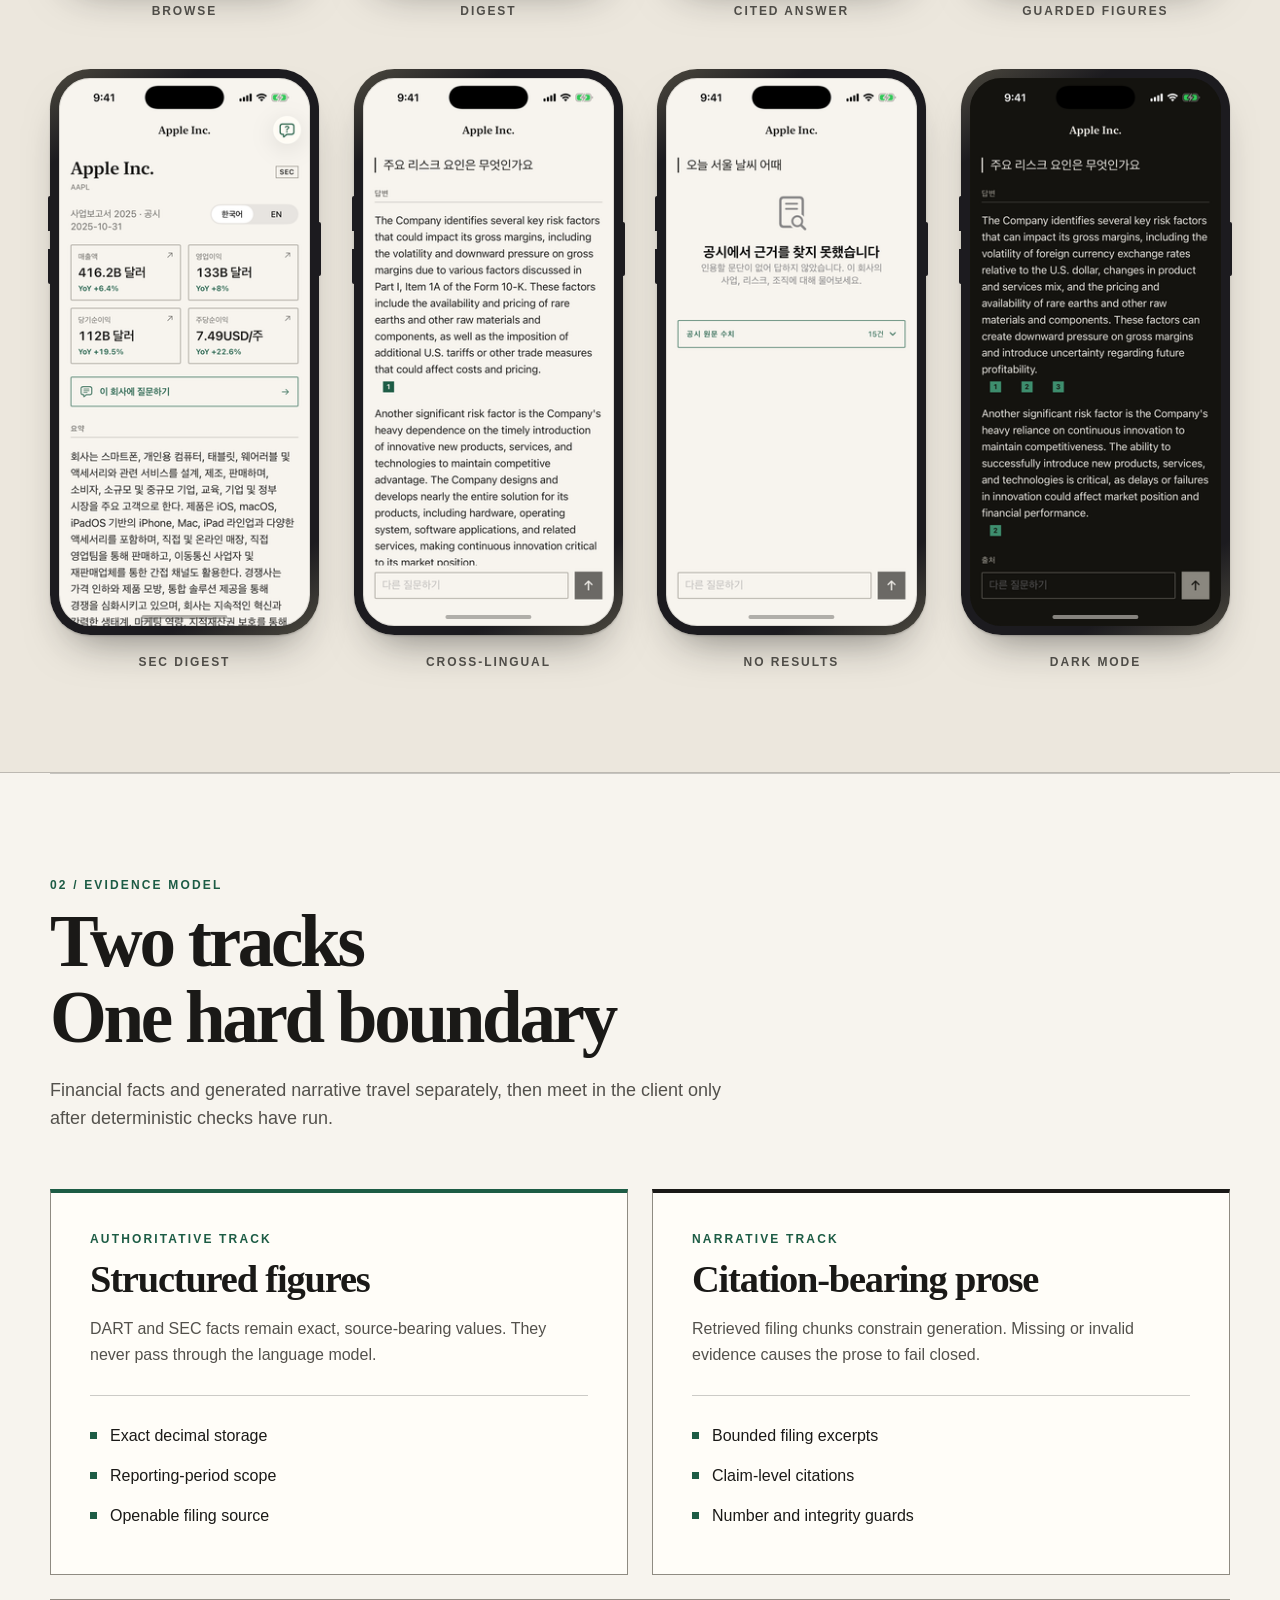
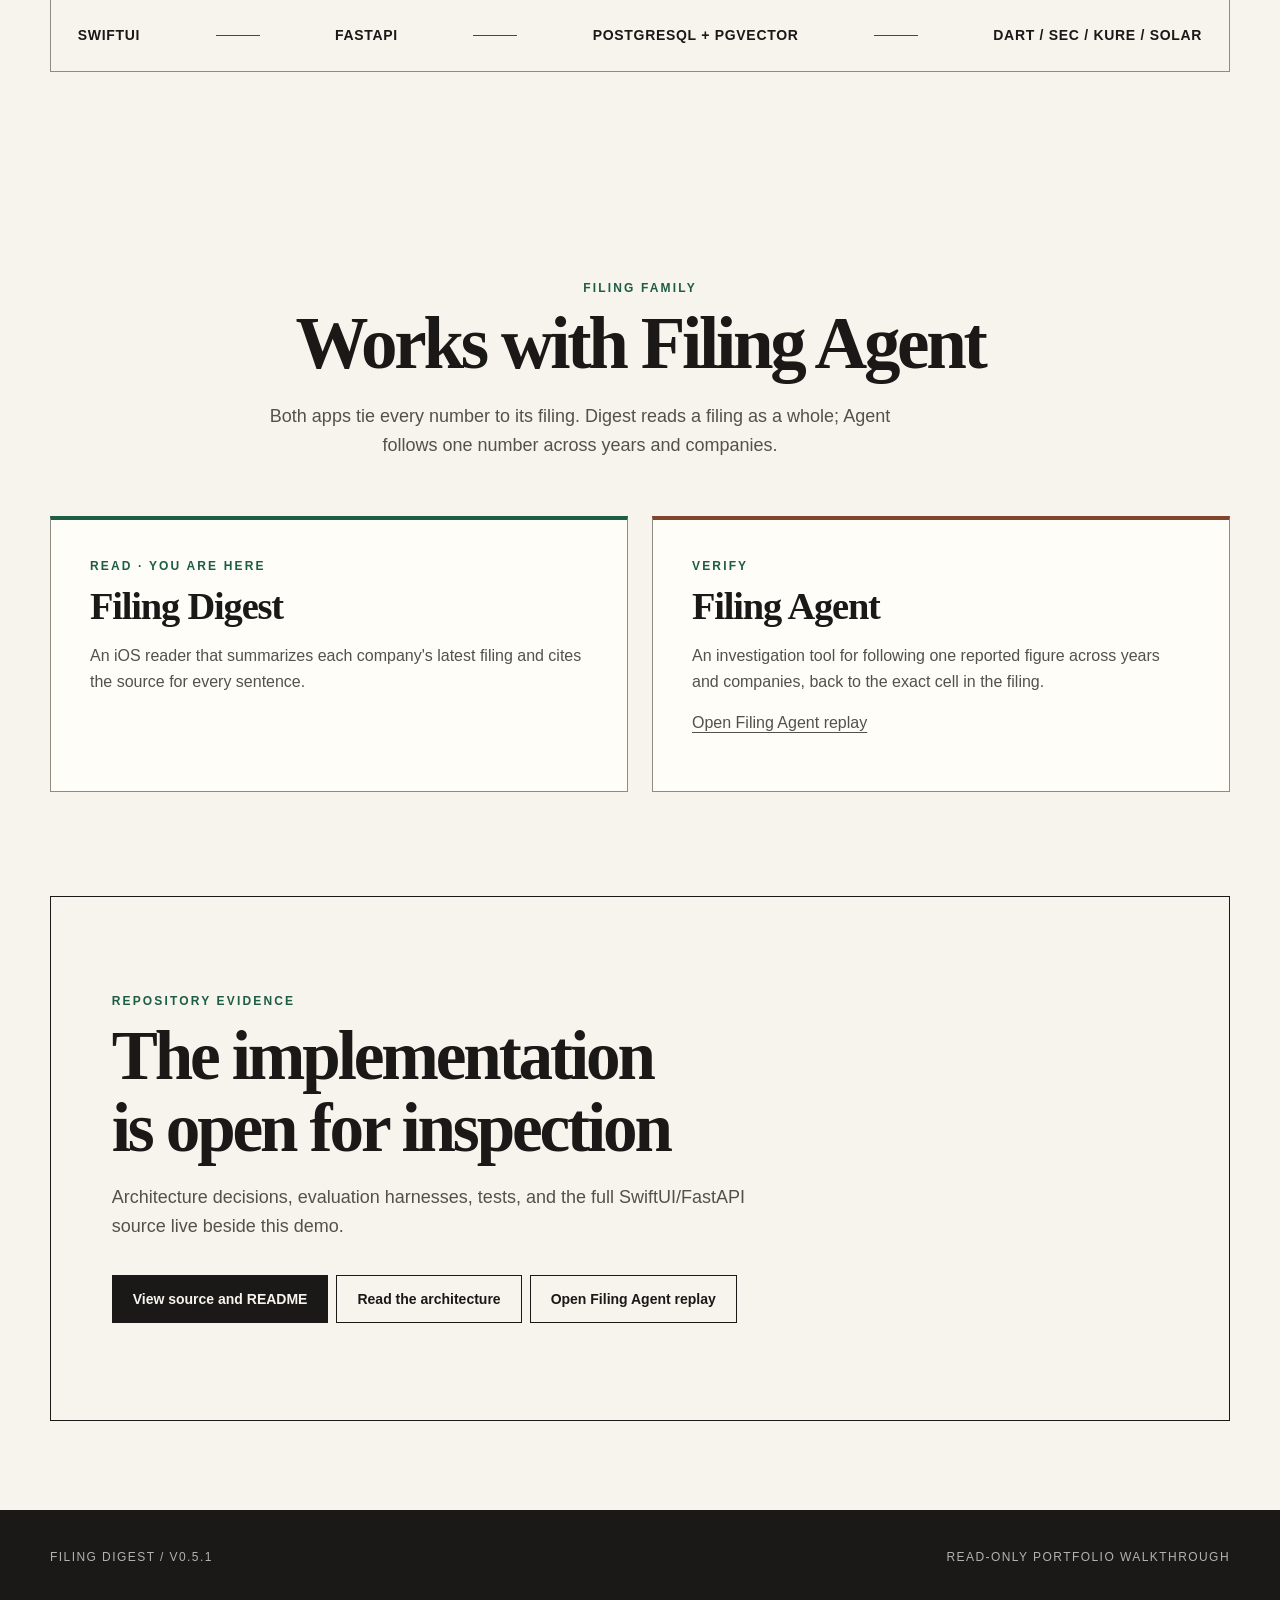
==== commit ef955b12: "feat(docs): add Filing family section and shared text steps to walkthrough" ====
--- a/docs/index.html
+++ b/docs/index.html
@@ -333,6 +333,27 @@
       </div>
     </section>
 
+    <section class="section family" id="family" aria-labelledby="family-title">
+      <div class="section-heading compact">
+        <p class="eyebrow">FILING FAMILY</p>
+        <h2 id="family-title">Works with Filing Agent</h2>
+        <p>Both apps tie every number to its filing. Digest reads a filing as a whole; Agent follows one number across years and companies.</p>
+      </div>
+      <div class="track-grid">
+        <article>
+          <p class="track-label">READ · YOU ARE HERE</p>
+          <h3>Filing Digest</h3>
+          <p>An iOS reader that summarizes each company's latest filing and cites the source for every sentence.</p>
+        </article>
+        <article>
+          <p class="track-label">VERIFY</p>
+          <h3>Filing Agent</h3>
+          <p>An investigation tool for following one reported figure across years and companies, back to the exact cell in the filing.</p>
+          <p><a href="https://filing-agent.vercel.app">Open Filing Agent replay</a></p>
+        </article>
+      </div>
+    </section>
+
     <section class="closing" id="implementation" aria-labelledby="closing-title">
       <p class="eyebrow">REPOSITORY EVIDENCE</p>
       <h2 id="closing-title">The implementation is open for inspection</h2>
--- a/docs/styles.css
+++ b/docs/styles.css
@@ -16,6 +16,14 @@
   --step-fact: clamp(2.2rem, 0.743vw + 2.01238rem, 2.8rem);
   --space-section: clamp(72px, 3.7152vw + 56.991px, 120px);
   --space-heading: clamp(40px, 1.8576vw + 32.495px, 64px);
+  /* Interface text steps shared with Filing Agent; display sizes stay on the
+     fitted --step-* lines above. --text-caption is Digest's tracked label. */
+  --text-caption: 0.75rem;
+  --text-xs: 0.8125rem;
+  --text-sm: 0.875rem;
+  --text-base: 1rem;
+  --text-md: 1.125rem;
+  --text-lg: 1.375rem;
 
   --paper: #f7f4ee;
   --paper-raised: #fffdf8;
@@ -26,6 +34,7 @@
   --ink-muted: #68655f;
   --accent: #1d5c45;
   --accent-dark: #174a38;
+  --agent: #82442c;
   --border: #8f8b82;
   --hairline: rgba(26, 25, 23, 0.22);
   --page: min(var(--page-max), calc(100% - var(--gutter) * 2));
@@ -99,7 +108,7 @@
   align-items: center;
   gap: 12px;
   color: var(--ink);
-  font-size: 0.72rem;
+  font-size: var(--text-caption);
   font-weight: 700;
   letter-spacing: 0.2em;
   text-decoration: none;
@@ -122,7 +131,7 @@
   display: inline-flex;
   align-items: center;
   color: var(--ink-muted);
-  font-size: 0.82rem;
+  font-size: var(--text-xs);
   font-weight: 600;
   text-decoration: none;
 }
@@ -151,7 +160,7 @@
 .track-label {
   margin: 0 0 10px;
   color: var(--accent);
-  font-size: 0.74rem;
+  font-size: var(--text-caption);
   font-weight: 750;
   line-height: 1.3;
   letter-spacing: 0.18em;
@@ -217,7 +226,7 @@
   align-items: center;
   justify-content: center;
   border: 1px solid var(--ink);
-  font-size: 0.92rem;
+  font-size: var(--text-sm);
   font-weight: 700;
   text-decoration: none;
   transition: color 180ms ease, background-color 180ms ease, border-color 180ms ease;
@@ -250,7 +259,7 @@
   padding-left: 14px;
   border-left: 2px solid var(--accent);
   color: var(--ink-muted);
-  font-size: 0.82rem;
+  font-size: var(--text-xs);
 }
 
 .hero-device,
@@ -365,7 +374,7 @@
 .hero-device figcaption {
   margin-top: 24px;
   color: var(--ink-muted);
-  font-size: 0.75rem;
+  font-size: var(--text-caption);
   letter-spacing: 0.08em;
   text-transform: uppercase;
 }
@@ -402,7 +411,7 @@
 .facts span {
   margin-top: clamp(5px, 0.1548vw + 4.375px, 7px);
   color: rgba(247, 244, 238, 0.7);
-  font-size: 0.78rem;
+  font-size: var(--text-xs);
   letter-spacing: 0.08em;
   text-transform: uppercase;
 }
@@ -426,7 +435,7 @@
 .closing > p:not(.eyebrow) {
   max-width: 680px;
   color: var(--ink-muted);
-  font-size: 1.08rem;
+  font-size: var(--text-md);
 }
 
 .walkthrough-grid {
@@ -445,7 +454,7 @@
   color: var(--accent);
   background: transparent;
   font: inherit;
-  font-size: 0.78rem;
+  font-size: var(--text-xs);
   font-weight: 750;
   letter-spacing: 0.08em;
   text-transform: uppercase;
@@ -470,14 +479,15 @@
   flex-direction: column;
   color: var(--ink-muted);
   font-family: ui-serif, Georgia, serif;
-  font-size: 1.24rem;
+  font-size: var(--text-lg);
+  text-wrap: balance;
 }
 
 .demo-card figcaption span {
   margin-bottom: 3px;
   color: var(--accent);
   font-family: -apple-system, BlinkMacSystemFont, "Segoe UI", sans-serif;
-  font-size: 0.72rem;
+  font-size: var(--text-caption);
   font-weight: 750;
   line-height: 1.3;
   letter-spacing: 0.16em;
@@ -502,7 +512,7 @@
 /* Sized so the digits stand exactly as tall as the title's lowercase. */
 .flow-notes > li > span {
   color: var(--accent);
-  font-size: 0.98rem;
+  font-size: var(--text-base);
   font-weight: 750;
   line-height: 1;
   letter-spacing: -0.03em;
@@ -512,7 +522,7 @@
 .flow-notes strong {
   display: block;
   font-family: ui-serif, Georgia, serif;
-  font-size: 1.42rem;
+  font-size: var(--text-lg);
   line-height: 1.15;
   letter-spacing: -0.015em;
 }
@@ -520,7 +530,7 @@
 .flow-notes p {
   margin: 3px 0 0;
   color: var(--ink-muted);
-  font-size: 0.92rem;
+  font-size: var(--text-sm);
   line-height: 1.45;
 }
 
@@ -567,7 +577,7 @@
 .screen-card figcaption {
   margin-top: clamp(14px, 0.4644vw + 12.124px, 20px);
   color: var(--ink-muted);
-  font-size: clamp(0.7rem, 0.0248vw + 0.69375rem, 0.72rem);
+  font-size: var(--text-caption);
   font-weight: 700;
   letter-spacing: 0.16em;
   text-transform: uppercase;
@@ -595,6 +605,10 @@
 
 .track-grid article:last-child {
   border-top: 4px solid var(--ink);
+}
+
+.family .track-grid article:last-child {
+  border-top-color: var(--agent);
 }
 
 .track-grid article > p:not(.track-label) {
@@ -632,7 +646,7 @@
   justify-content: space-between;
   gap: 16px;
   border: 1px solid var(--border);
-  font-size: 0.88rem;
+  font-size: var(--text-sm);
   font-weight: 700;
   letter-spacing: 0.05em;
   text-align: center;
@@ -675,7 +689,7 @@
   gap: 24px;
   color: rgba(247, 244, 238, 0.7);
   background: var(--ink);
-  font-size: 0.72rem;
+  font-size: var(--text-caption);
   letter-spacing: 0.12em;
   text-transform: uppercase;
 }
--- a/docs/typography.css
+++ b/docs/typography.css
@@ -76,7 +76,7 @@
 body[data-theme=dark] {
   --paper:#171714; --paper-raised:#22221e; --paper-sunken:#1e1e1a;
   --ink:#ece9e3; --ink-muted:#b9b5ad; --accent:#93c7ae;
-  --accent-dark:#b6dfc9; --border:#89867e; --hairline:#55534c;
+  --accent-dark:#b6dfc9; --border:#89867e; --hairline:#55534c; --agent:#e8a985;
 }
 body[data-theme=dark] .facts, body[data-theme=dark] footer { background:#0e100e; color:#ece9e3; }
 body[data-theme=dark] .facts span, body[data-theme=dark] footer { color:#b9b5ad; }
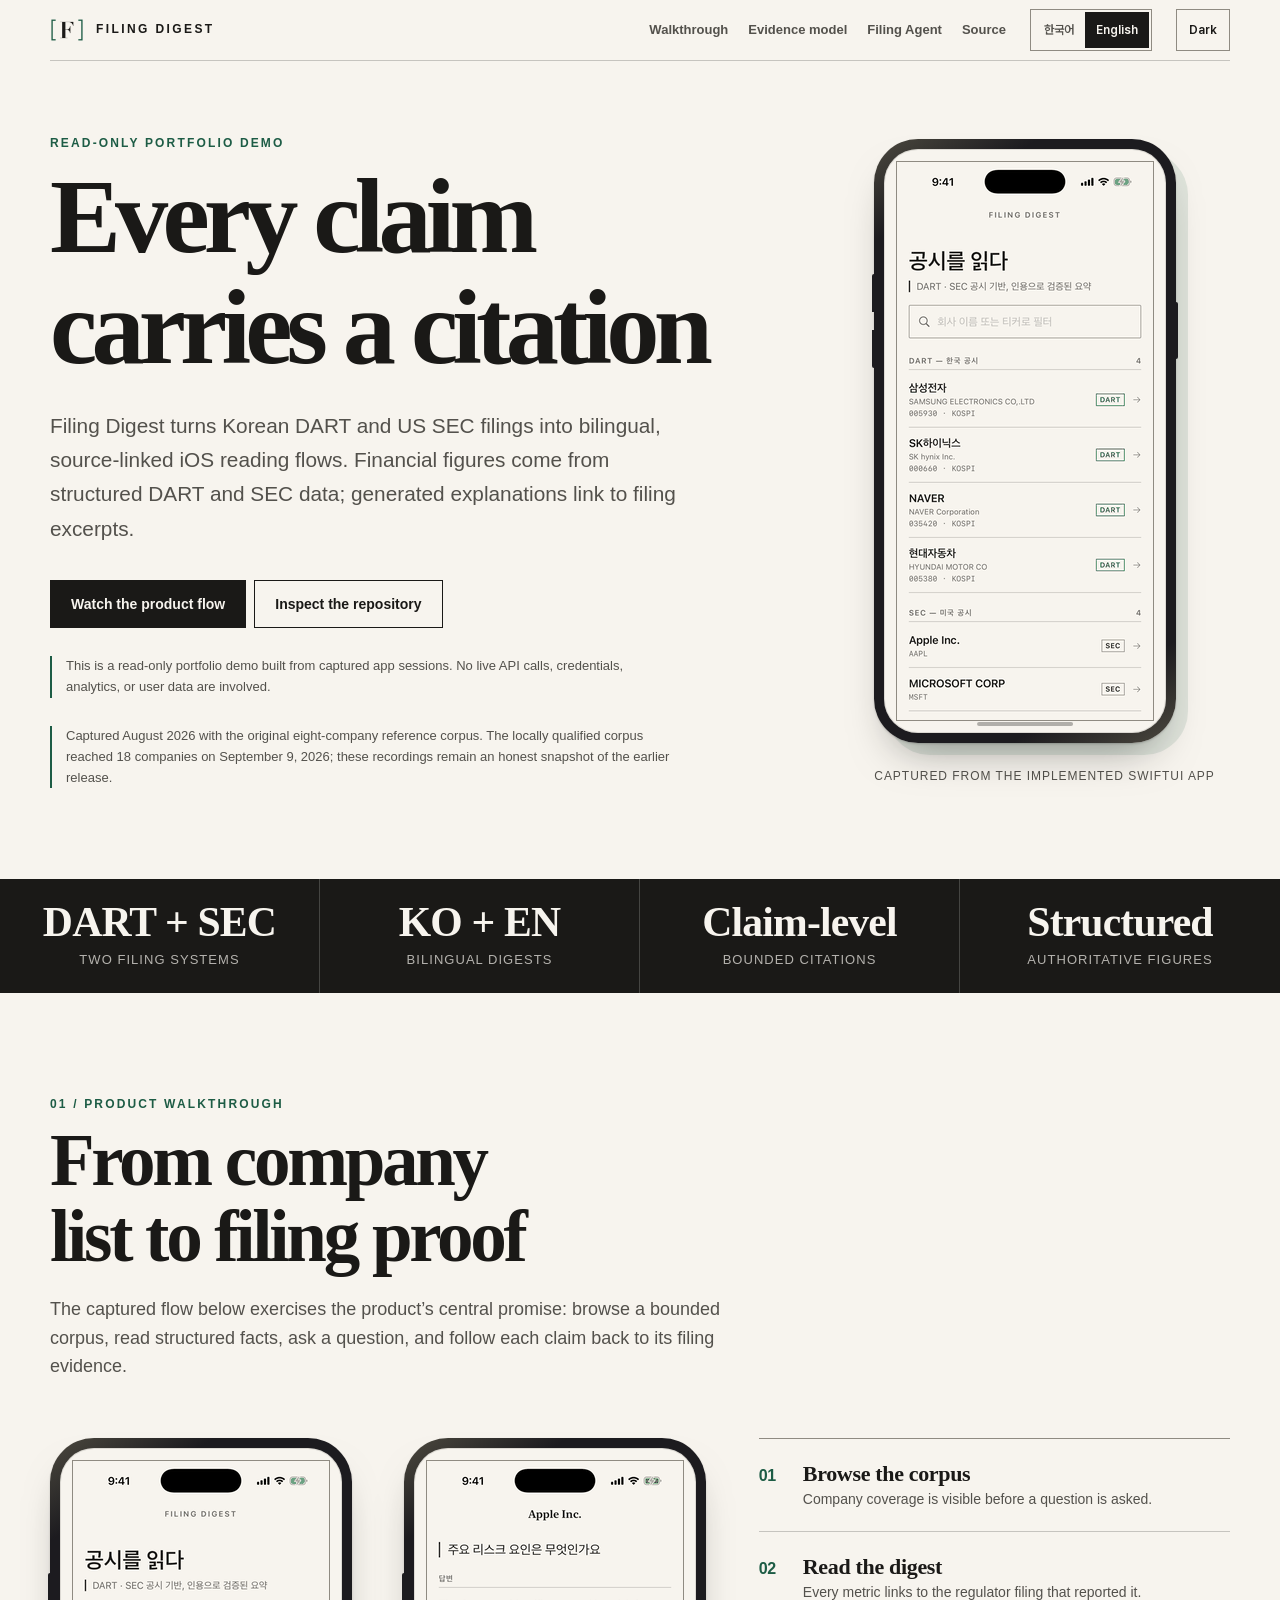
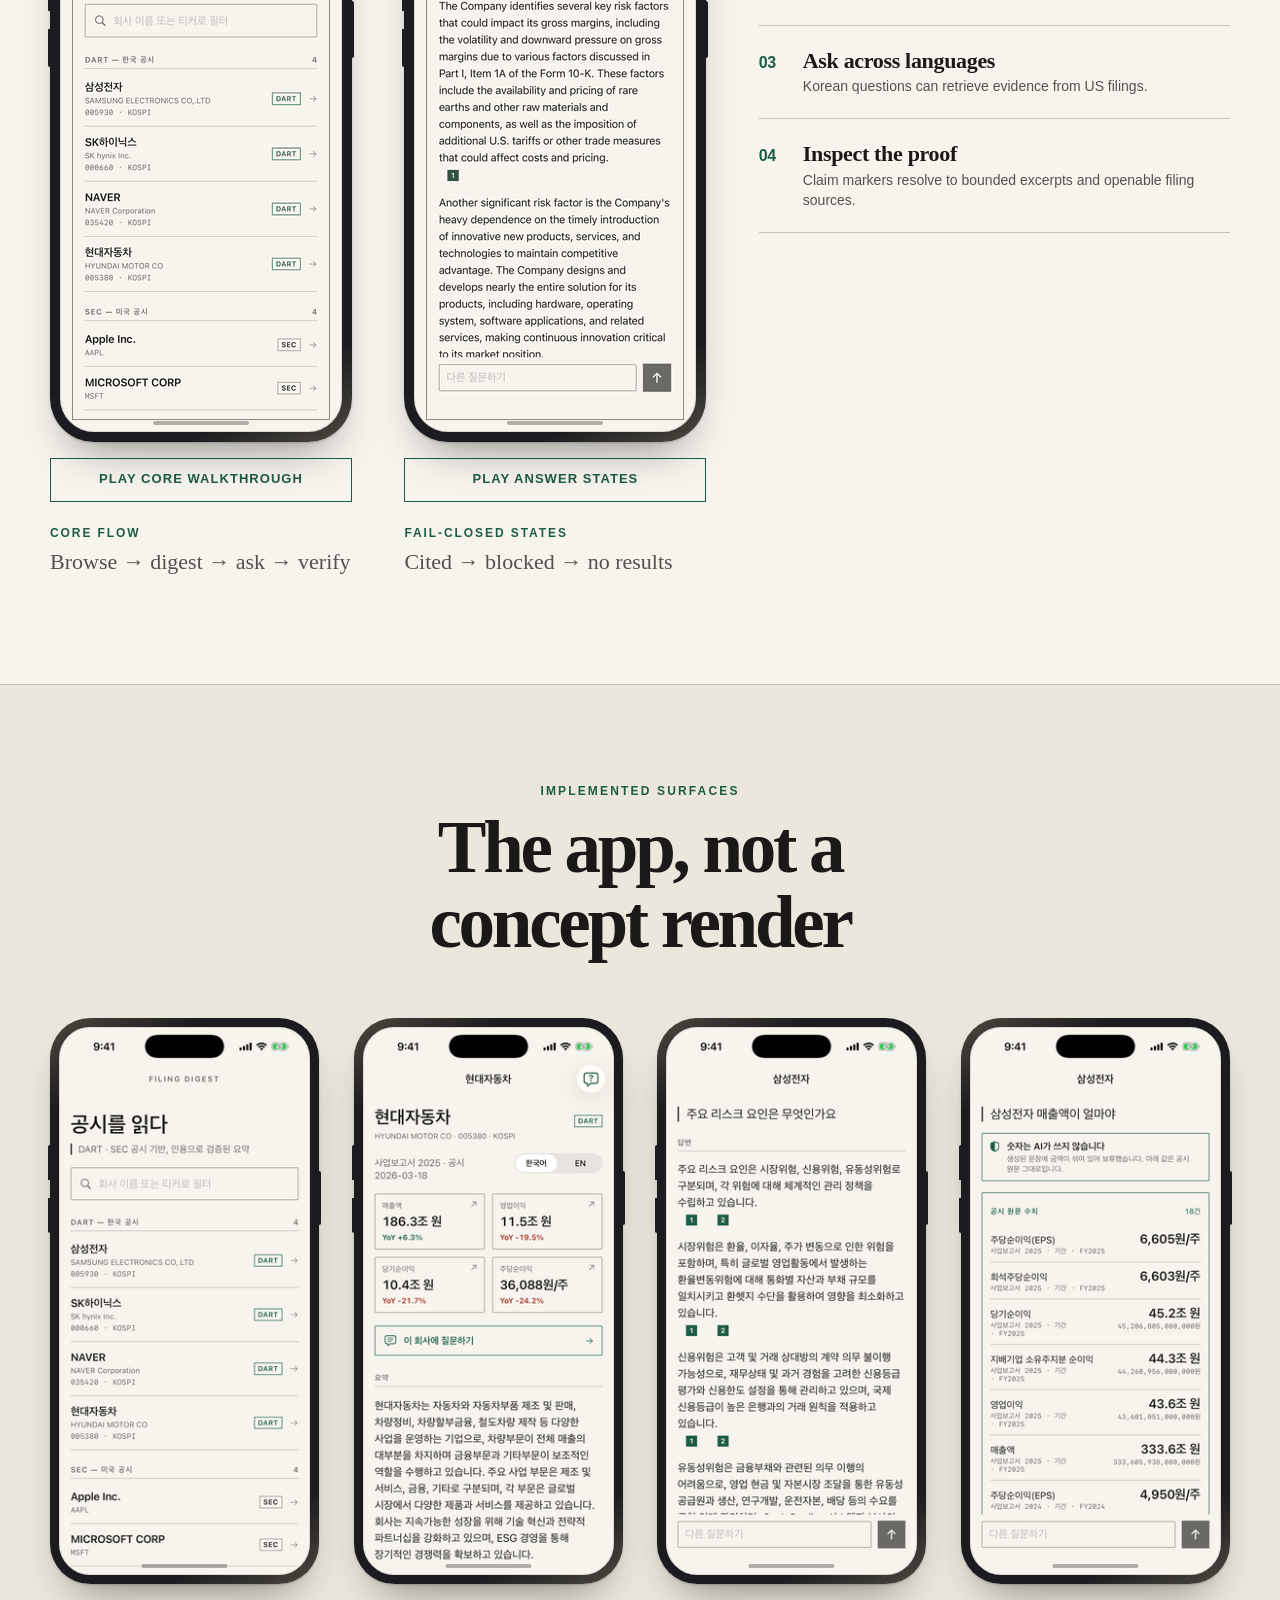
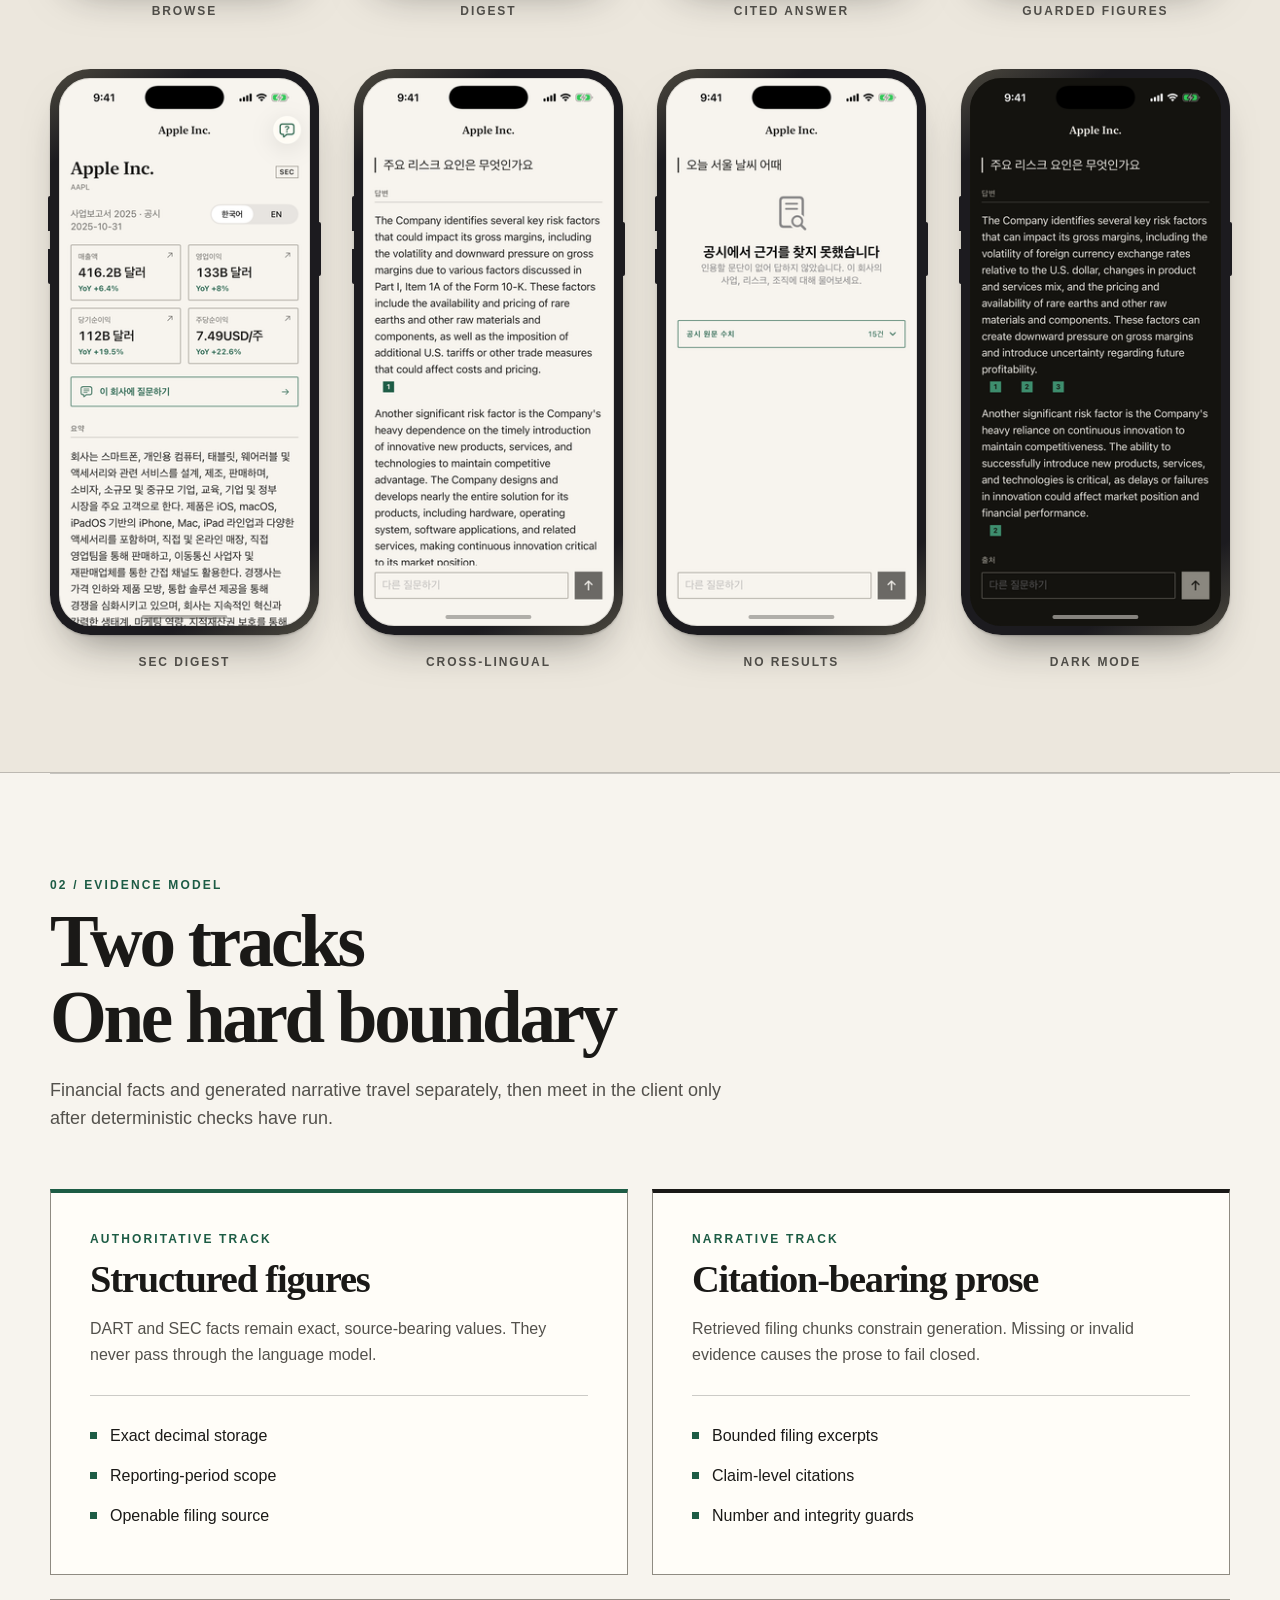
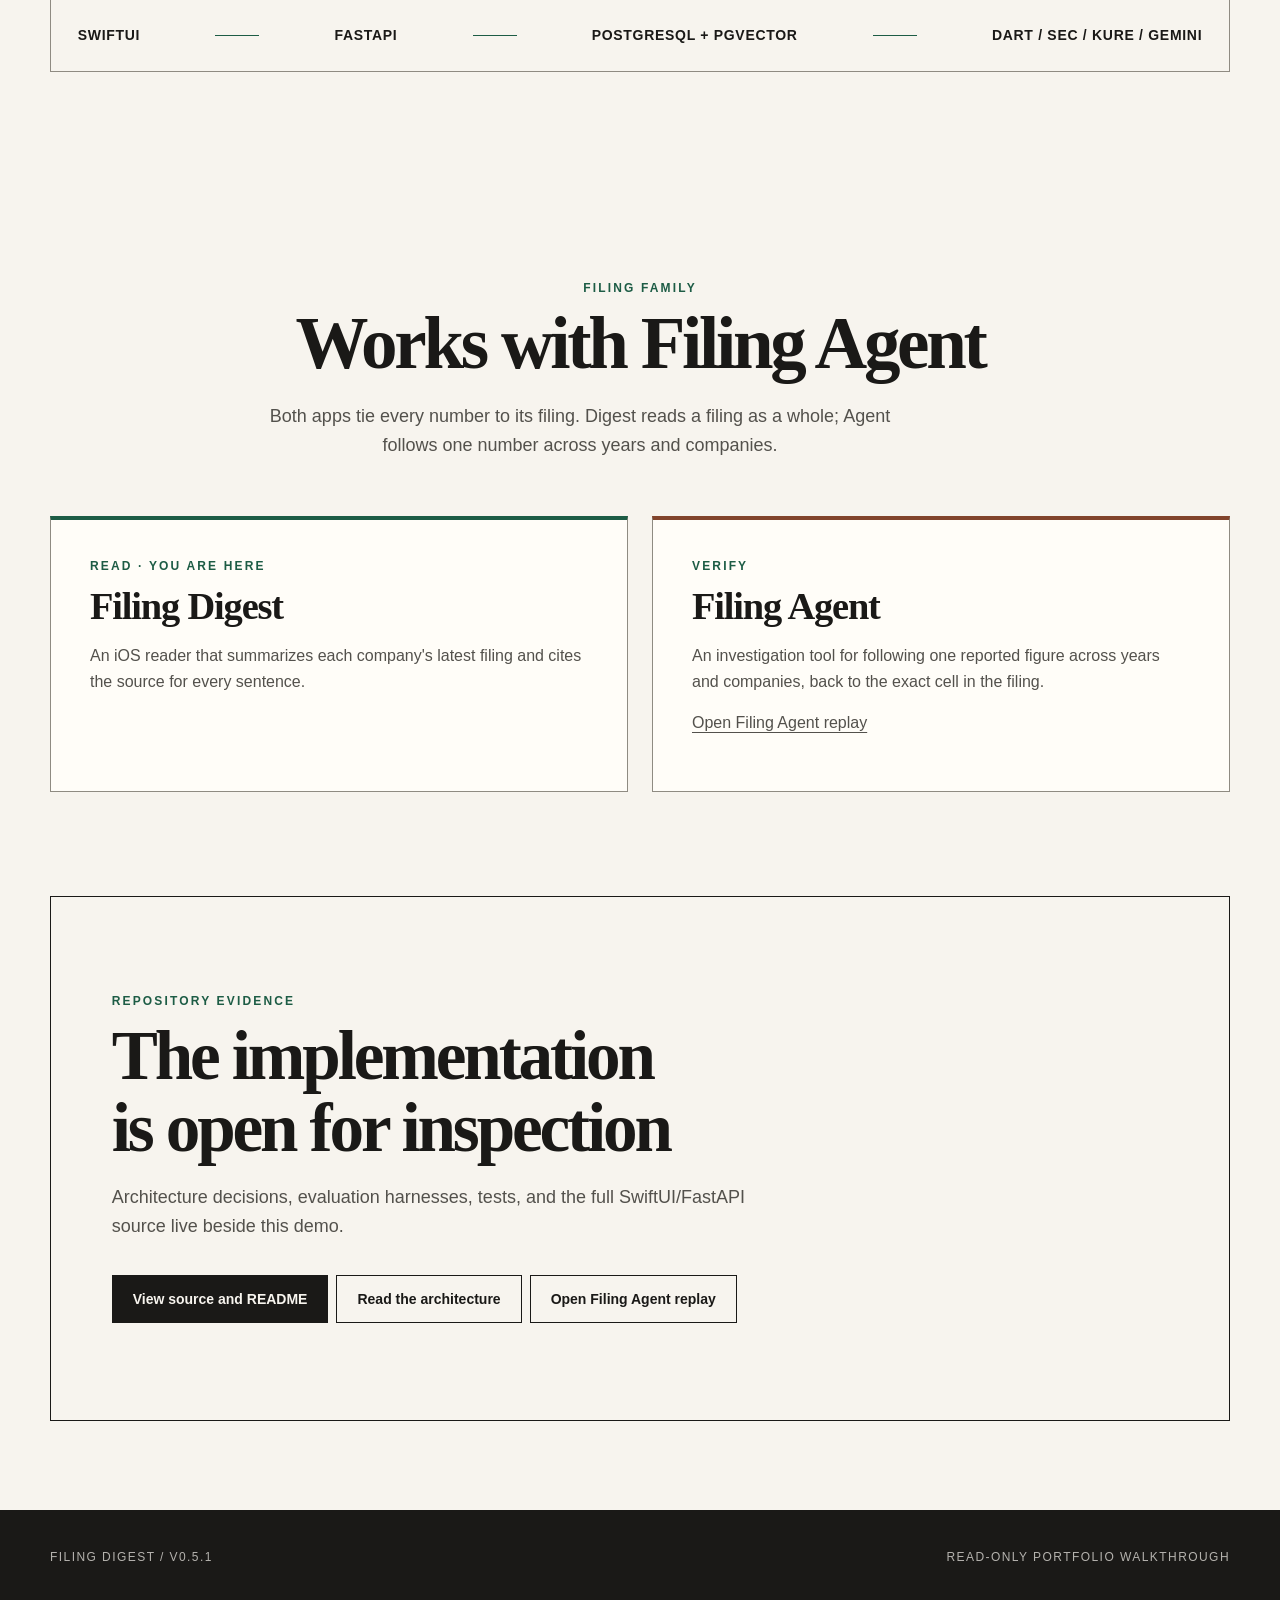
==== commit 79e30379: "feat(backend): switch the narrative model to Gemini Flash-Lite" ====
--- a/docs/index.html
+++ b/docs/index.html
@@ -329,7 +329,7 @@
         <span>SwiftUI</span><i aria-hidden="true"></i>
         <span>FastAPI</span><i aria-hidden="true"></i>
         <span>PostgreSQL + pgvector</span><i aria-hidden="true"></i>
-        <span>DART / SEC / KURE / Solar</span>
+        <span>DART / SEC / KURE / Gemini</span>
       </div>
     </section>
 
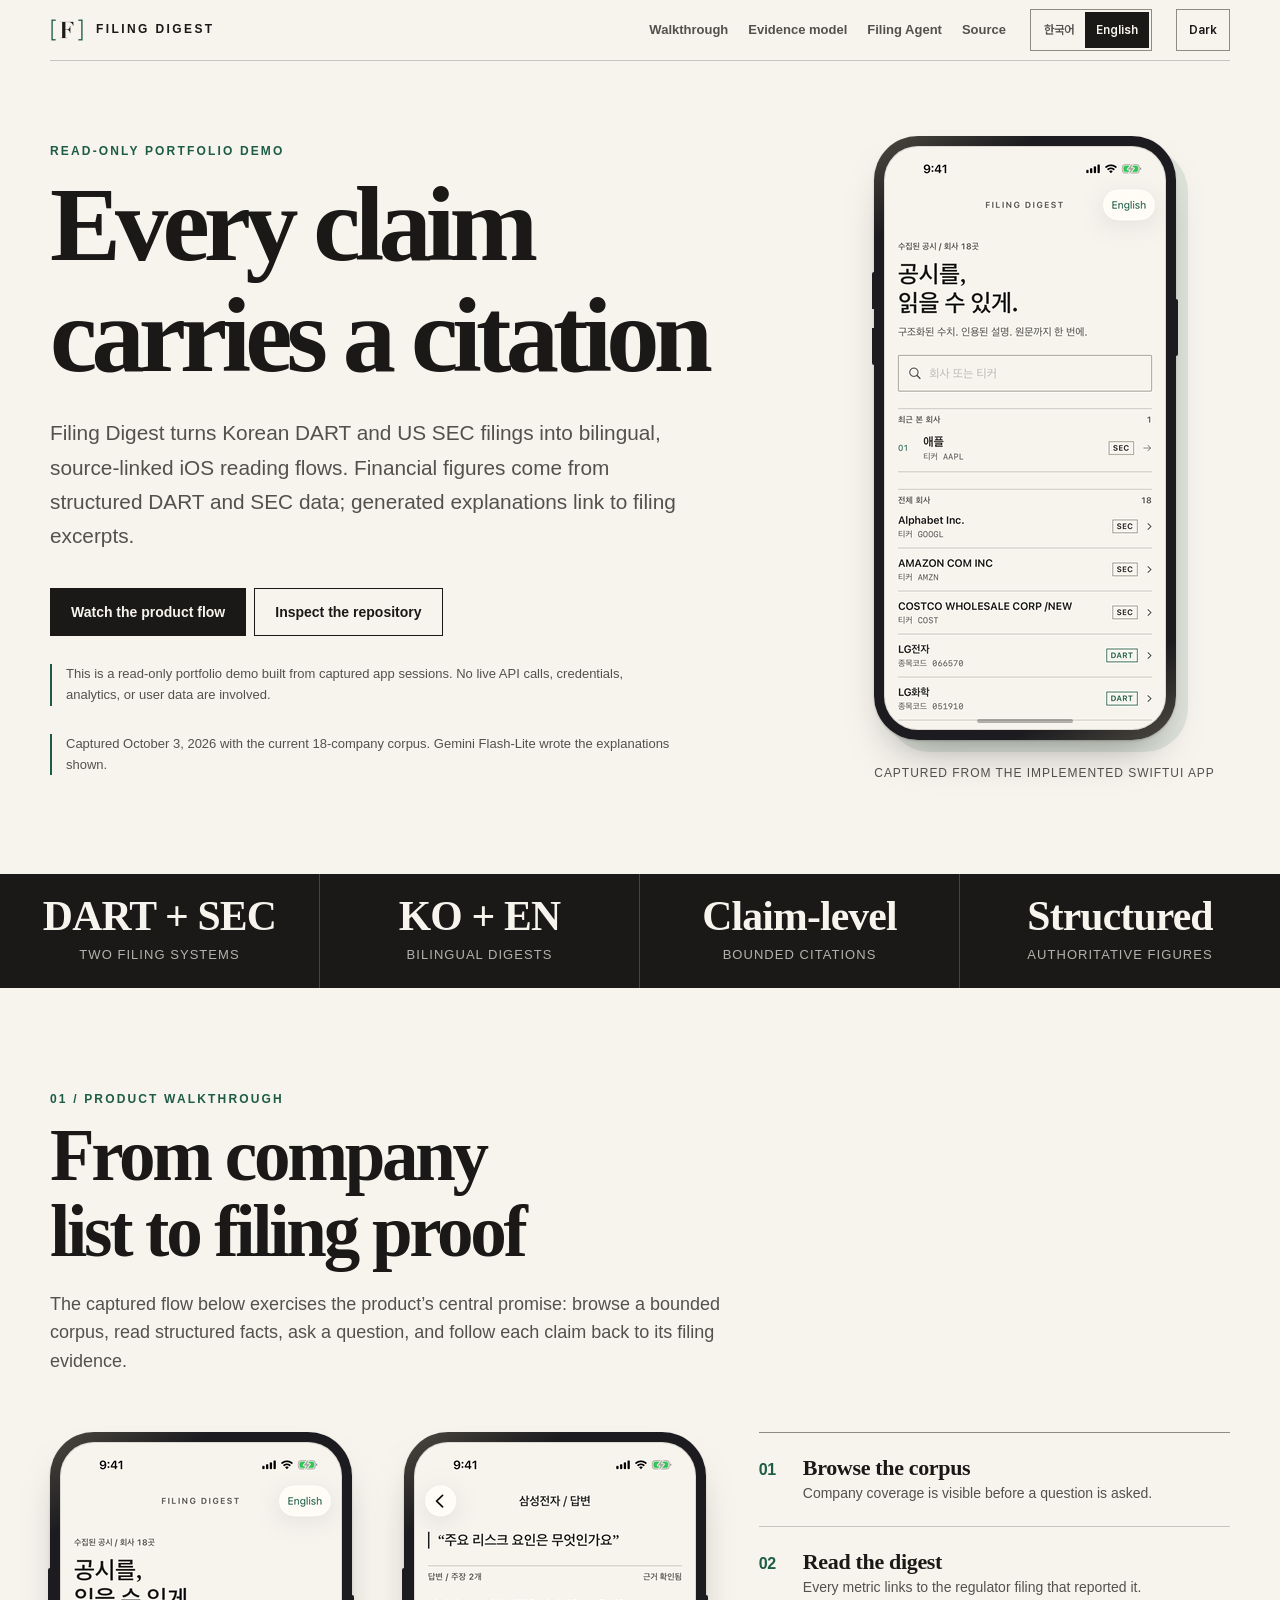
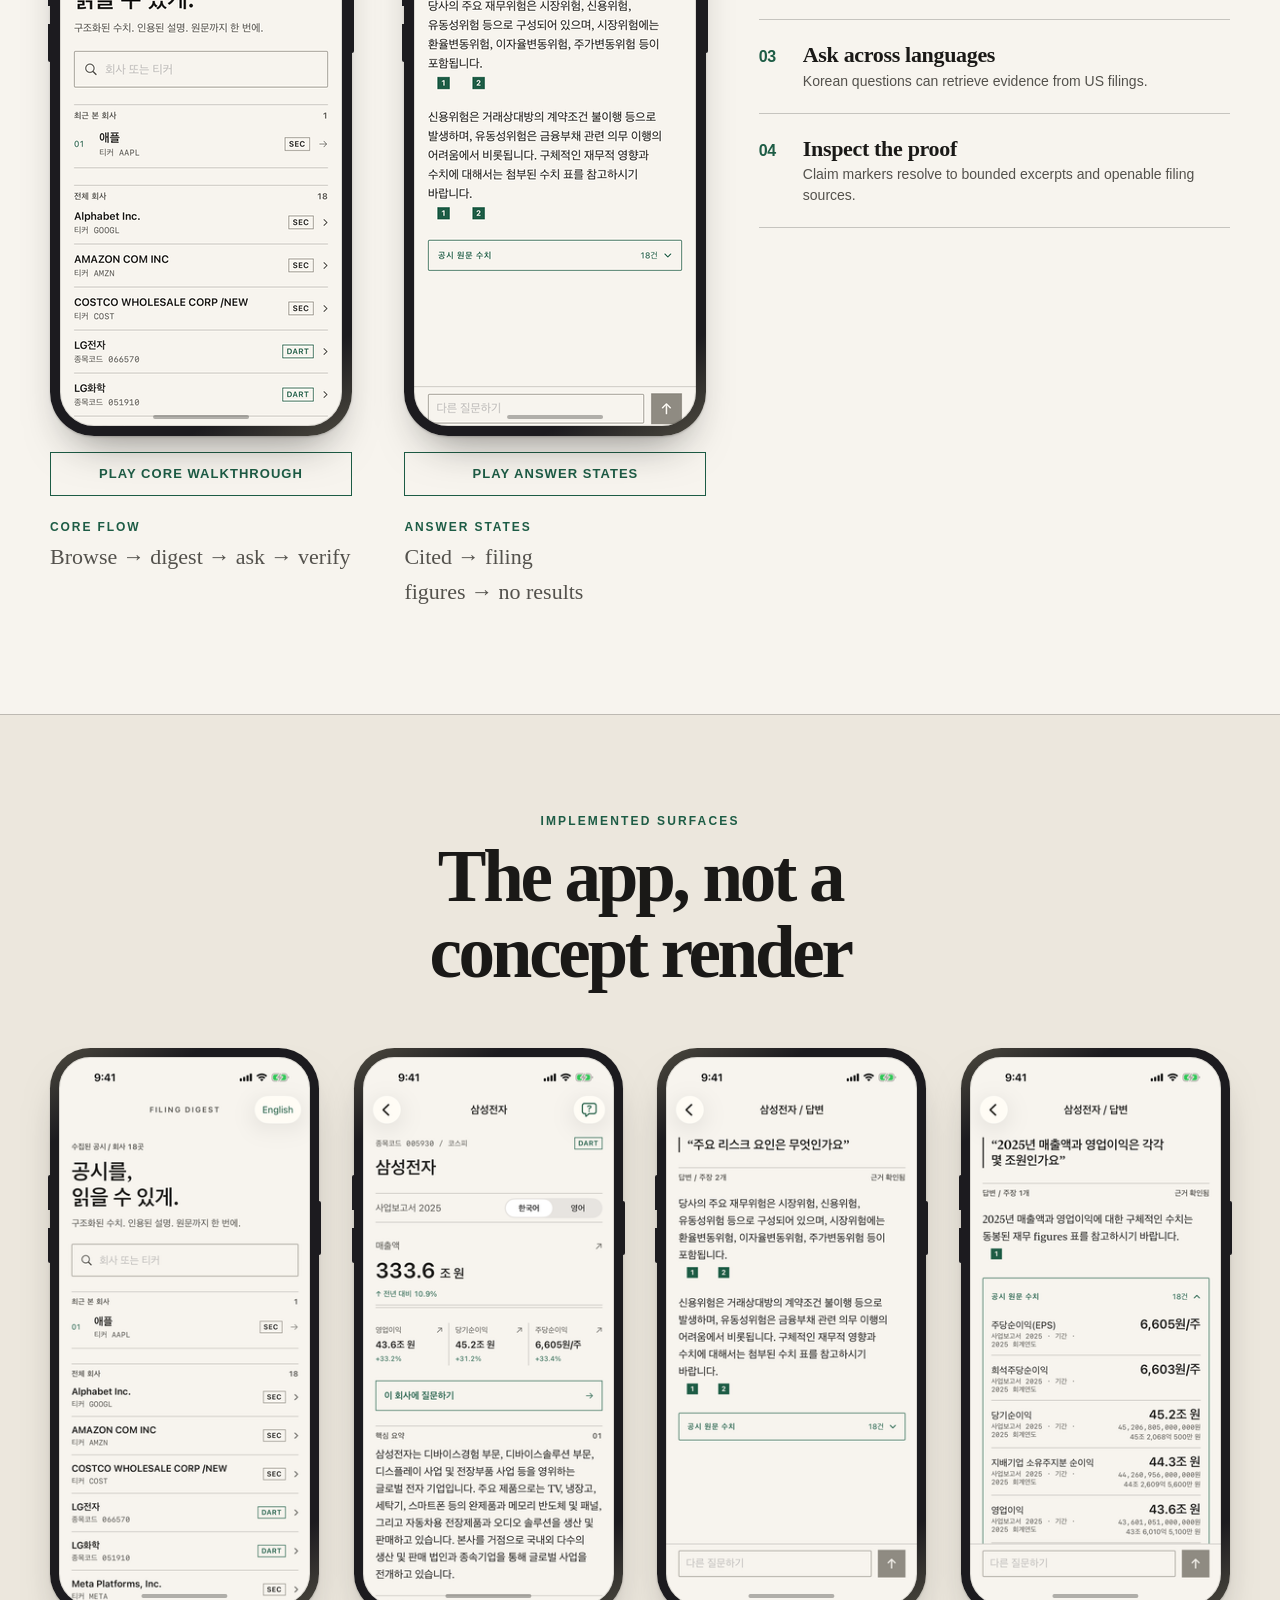
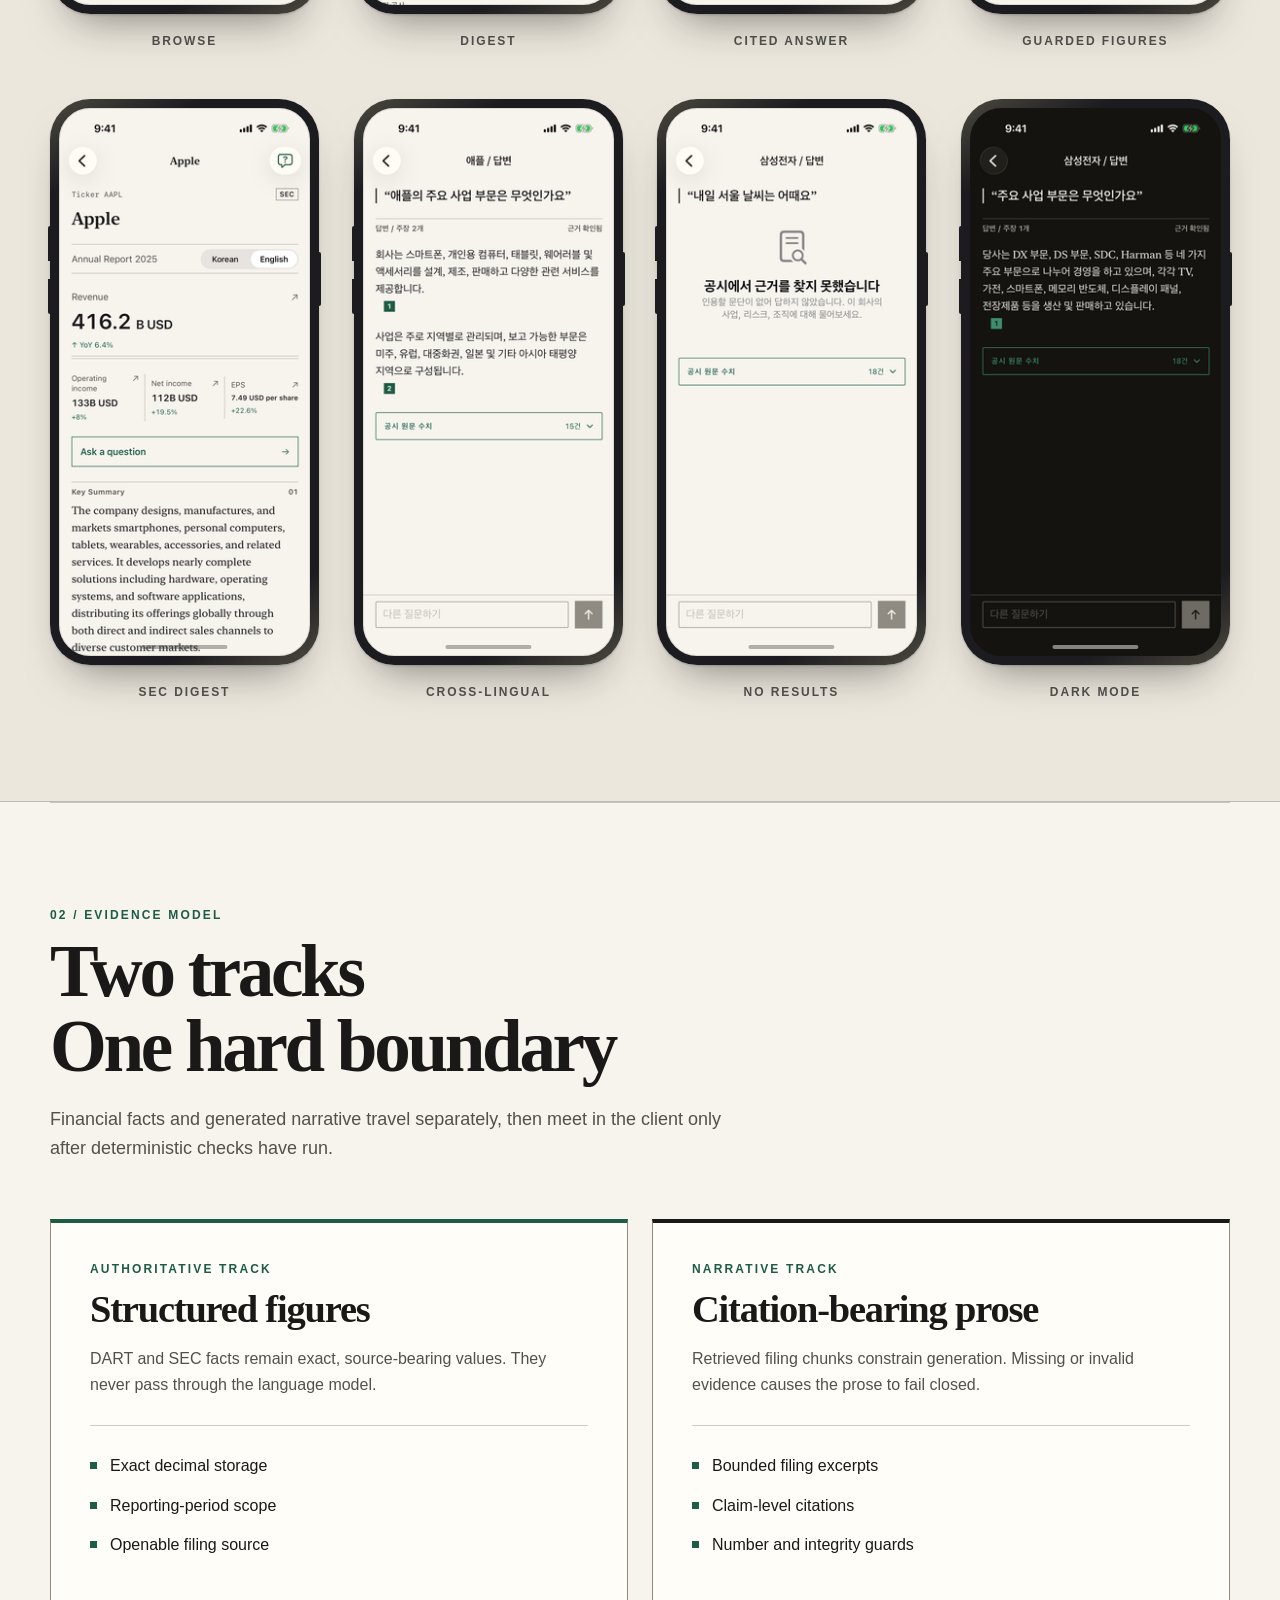
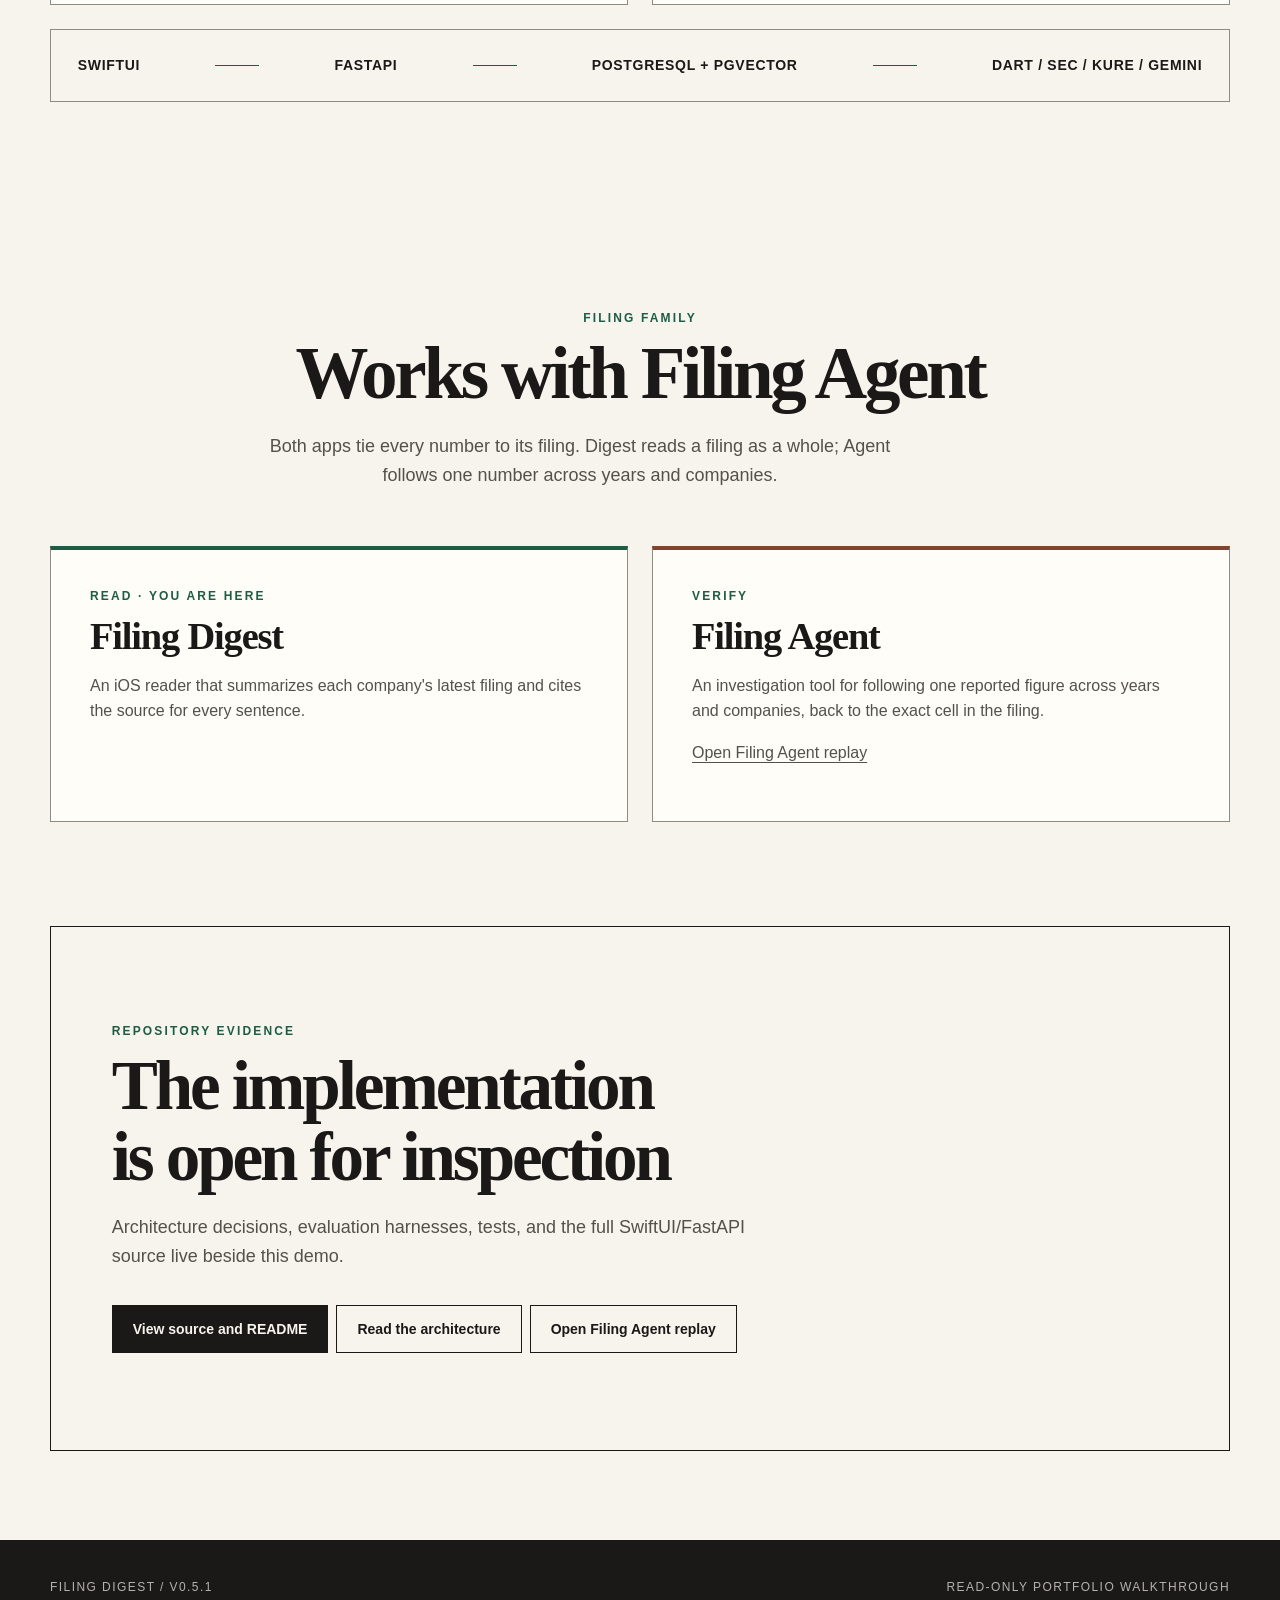
==== commit 78e4fa70: "docs: recapture the walkthrough from the current app" ====
--- a/docs/index.html
+++ b/docs/index.html
@@ -49,9 +49,8 @@
           No live API calls, credentials, analytics, or user data are involved.
         </p>
         <p class="demo-disclosure capture-scope">
-          Captured August 2026 with the original eight-company reference corpus.
-          The locally qualified corpus reached 18 companies on September 9, 2026;
-          these recordings remain an honest snapshot of the earlier release.
+          Captured October 3, 2026 with the current 18-company corpus.
+          Gemini Flash-Lite wrote the explanations shown.
         </p>
       </div>
 
@@ -62,7 +61,7 @@
               src="screenshots/walkthrough_poster.png"
               width="282"
               height="584"
-              alt="Recorded Filing Digest flow: browse companies, filter, open a digest, ask a question, and inspect a cited answer"
+              alt="Recorded Filing Digest flow: browse companies, filter, open a digest, ask a question, read a cited answer, and open its filing evidence"
             >
           </div>
         </div>
@@ -97,7 +96,7 @@
                 width="282"
                 height="584"
                 loading="lazy"
-                alt="Recorded core product walkthrough from company browsing through a cited answer"
+                alt="Recorded core product walkthrough from company browsing through a cited answer and its filing evidence"
               >
             </div>
           </div>
@@ -136,8 +135,8 @@
             aria-pressed="false"
           >Play answer states</button>
           <figcaption>
-            <span>FAIL-CLOSED STATES</span>
-            Cited → blocked → no results
+            <span>ANSWER STATES</span>
+            Cited → filing figures → no results
           </figcaption>
         </figure>
 
@@ -192,7 +191,7 @@
                   width="258"
                   height="564"
                   loading="lazy"
-                  alt="Digest screen for Hyundai Motor showing structured revenue and profit figures"
+                  alt="Digest screen for Samsung Electronics showing structured revenue and profit figures"
                 >
               </div>
             </div>
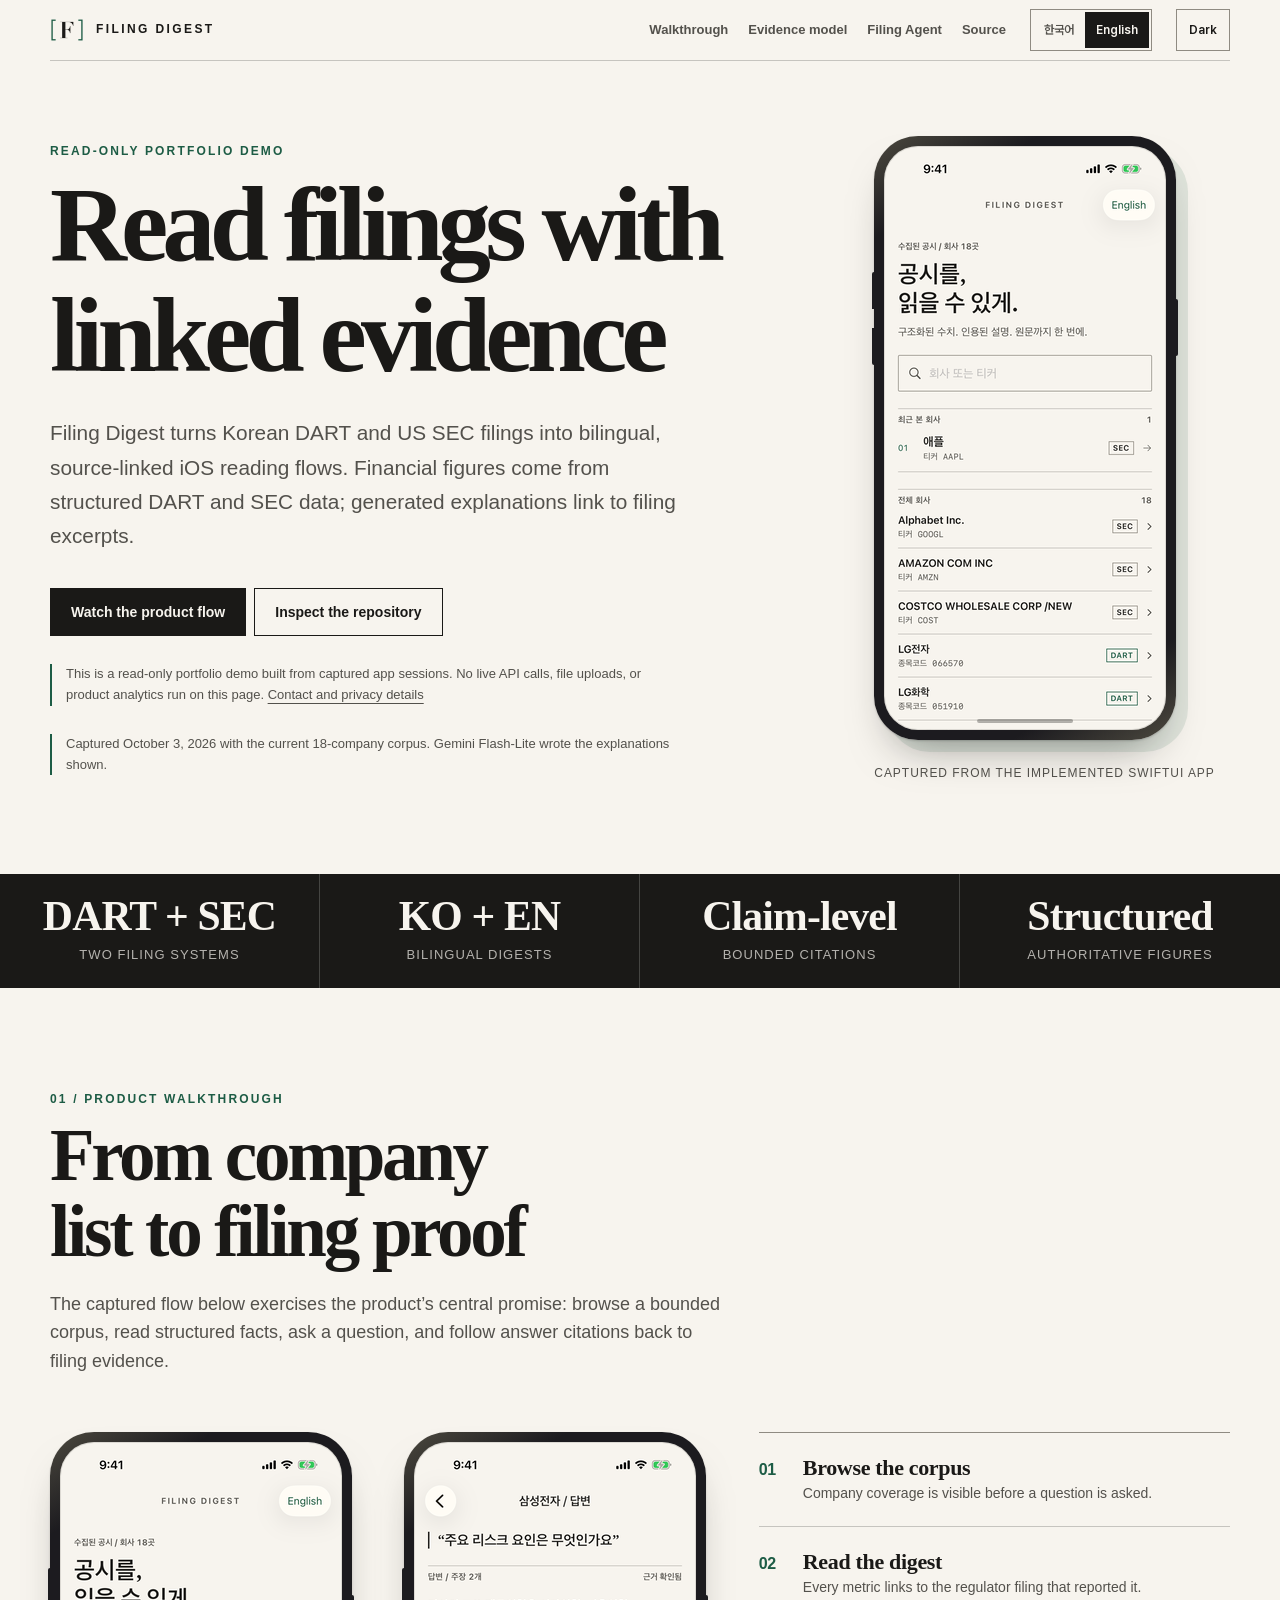
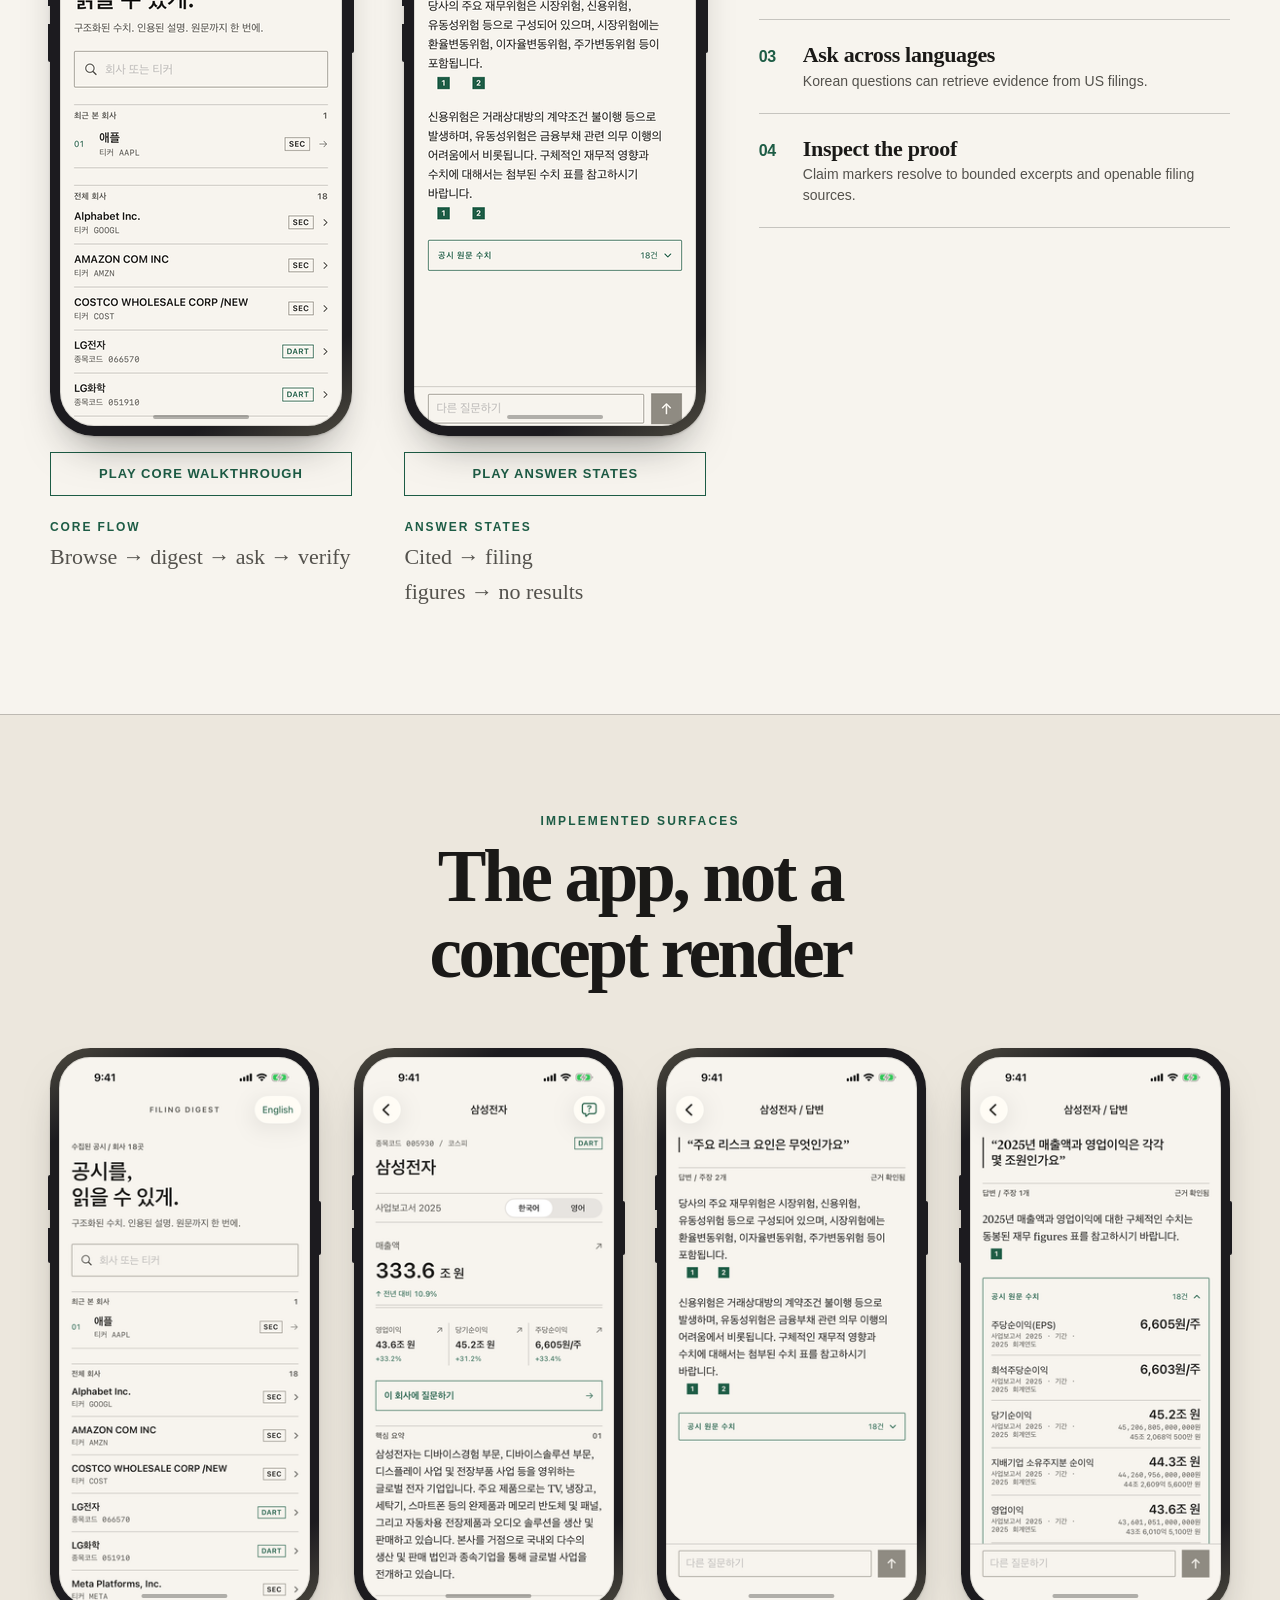
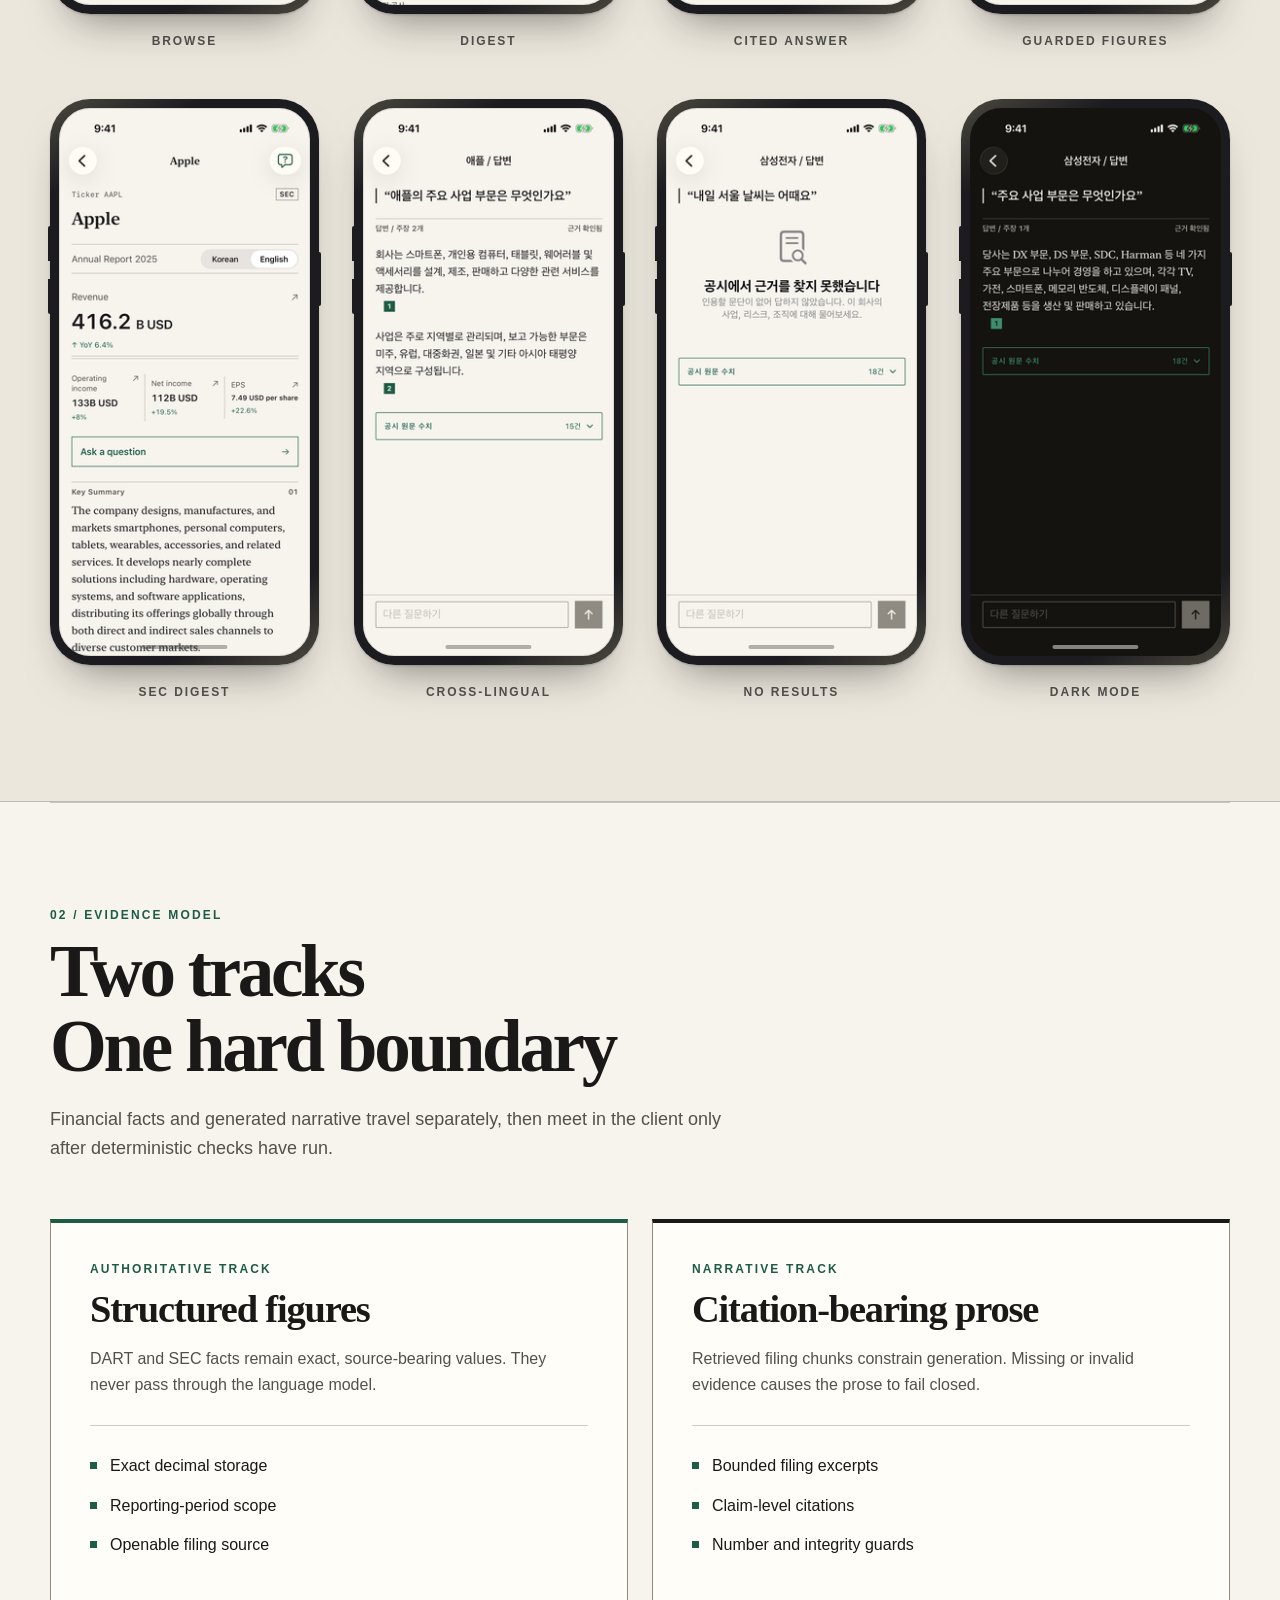
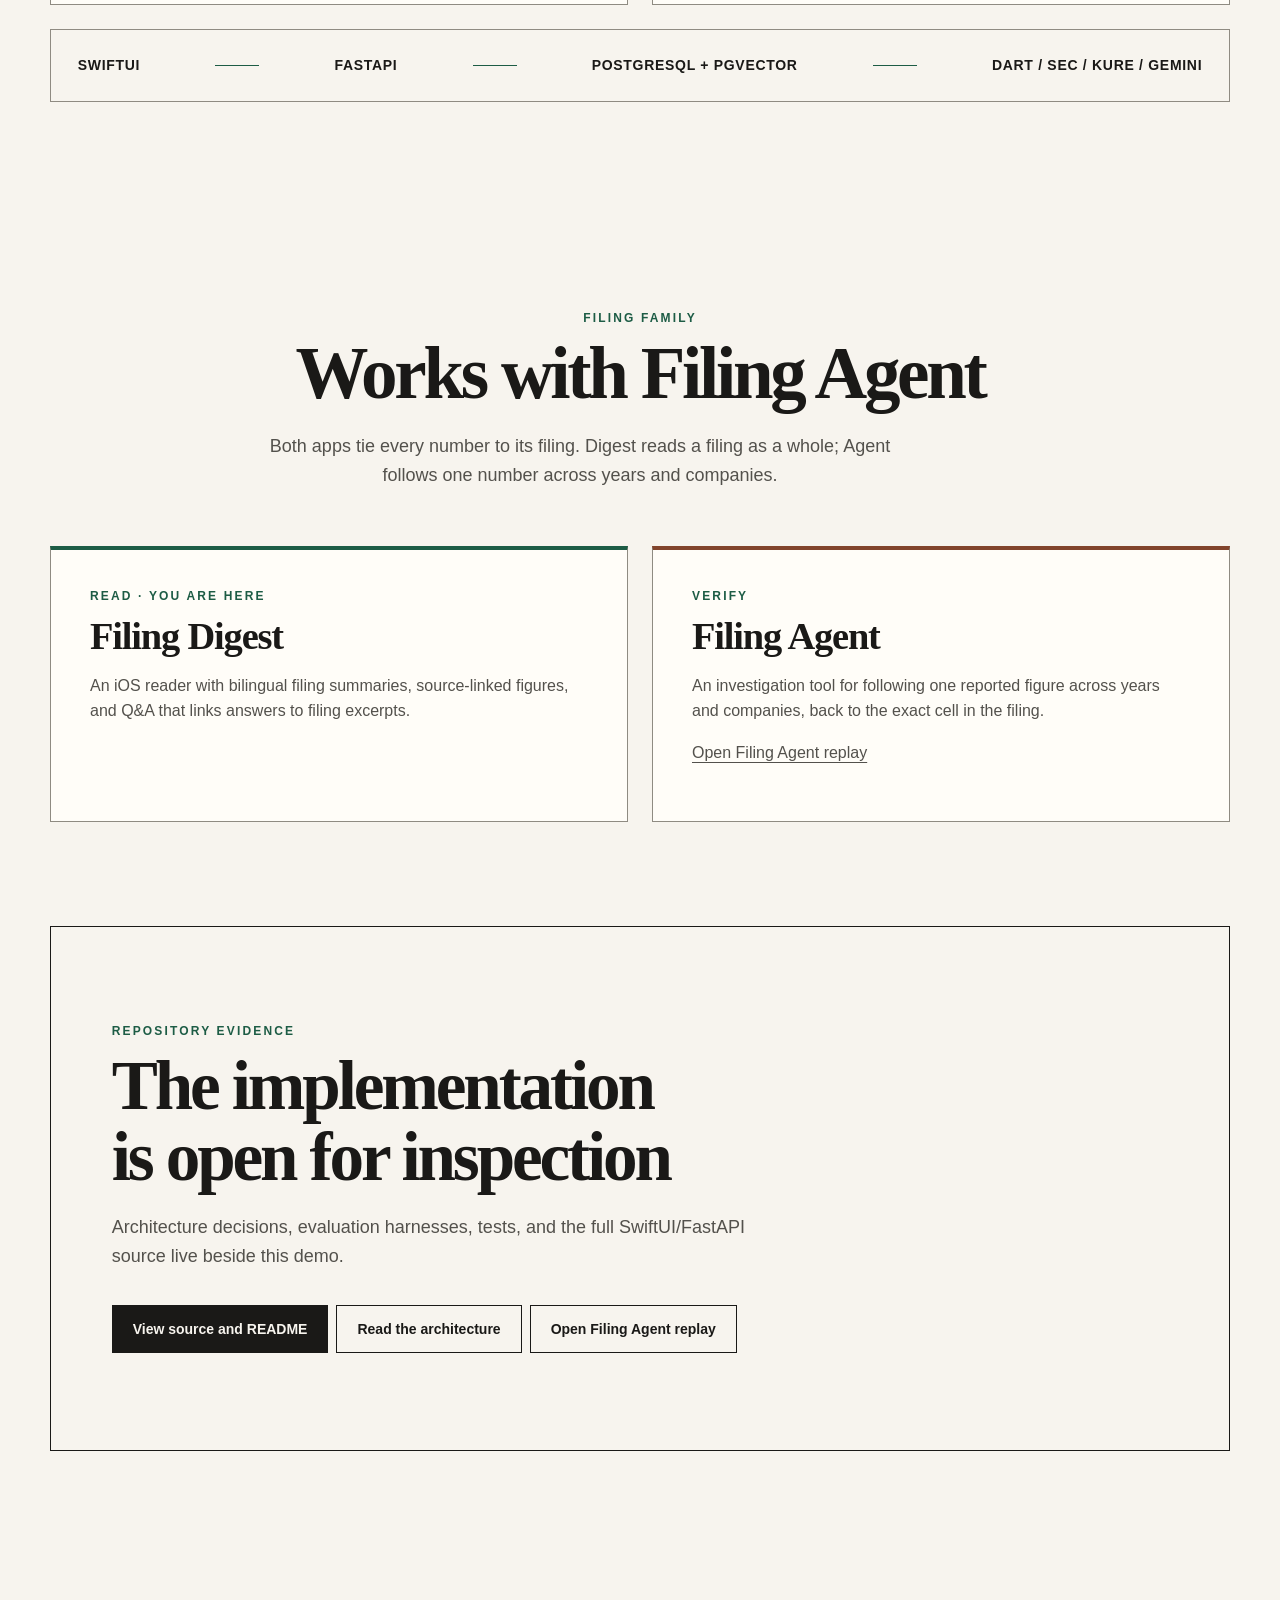
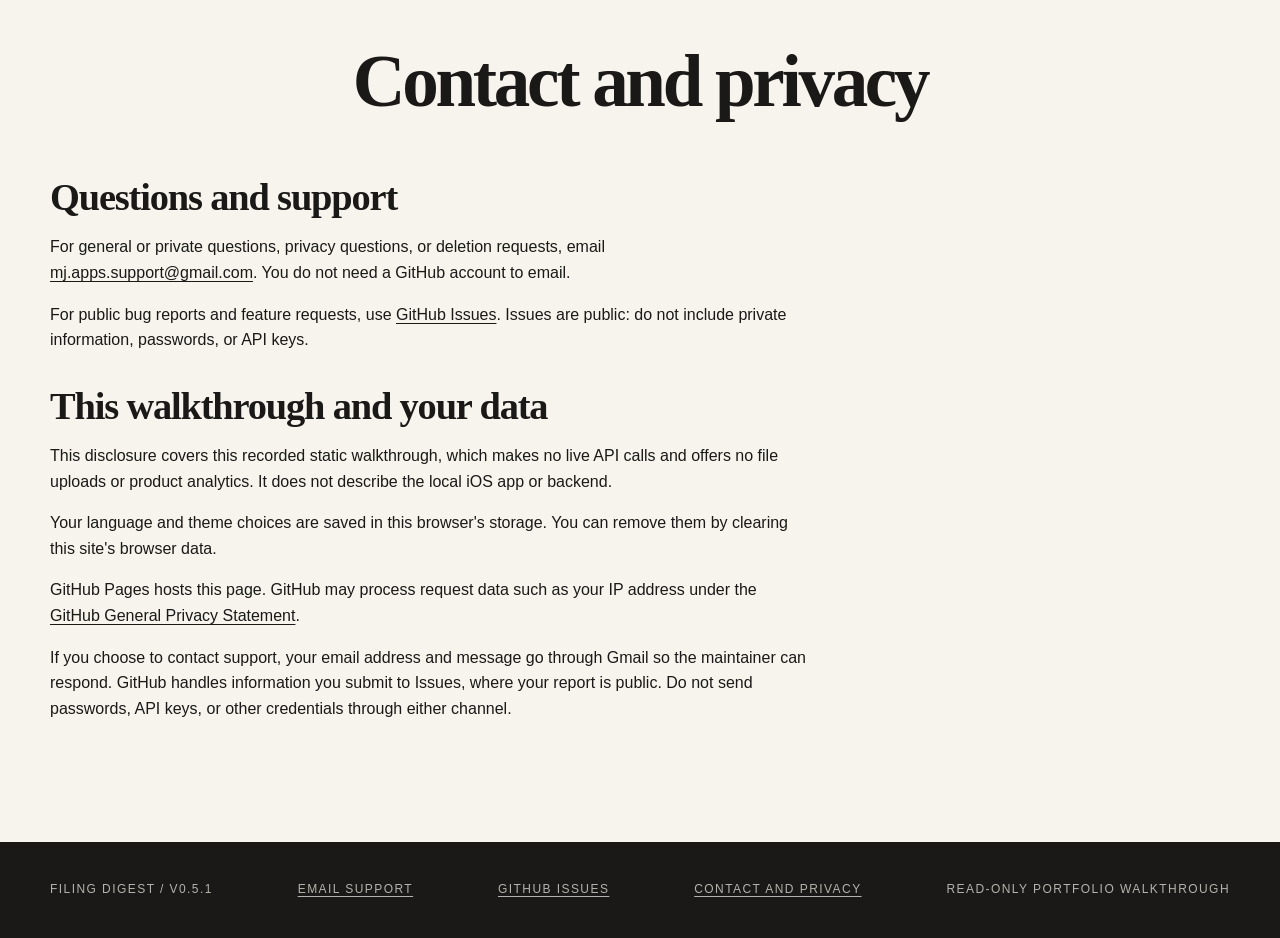
==== commit b0f95021: "Add bilingual walkthrough contact and privacy disclosure" ====
--- a/docs/index.html
+++ b/docs/index.html
@@ -6,7 +6,7 @@
   <link rel="icon" href="favicon.png">
   <meta name="description" content="A read-only product walkthrough of Filing Digest, a citation-grounded iOS reader for DART and SEC filings.">
   <meta name="theme-color" content="#f7f4ee">
-  <meta property="og:title" content="Filing Digest — Every claim carries a citation">
+  <meta property="og:title" content="Filing Digest · Source-linked summaries and Q&amp;A">
   <meta property="og:description" content="A read-only portfolio demo of the Filing Digest iOS app and its evidence-first architecture.">
   <meta property="og:image" content="https://mhju0.github.io/filing-digest/social-preview.png">
   <title>Filing Digest — Portfolio Demo</title>
@@ -34,7 +34,7 @@
     <section class="hero" id="top" aria-labelledby="hero-title">
       <div class="hero-copy">
         <p class="eyebrow">READ-ONLY PORTFOLIO DEMO</p>
-        <h1 id="hero-title">Every claim carries a&nbsp;citation</h1>
+        <h1 id="hero-title">Read filings with linked evidence</h1>
         <p class="lede">
           Filing Digest turns Korean DART and US SEC filings into bilingual,
           source-linked iOS reading flows. Financial figures come from structured
@@ -46,7 +46,8 @@
         </div>
         <p class="demo-disclosure">
           This is a read-only portfolio demo built from captured app sessions.
-          No live API calls, credentials, analytics, or user data are involved.
+          No live API calls, file uploads, or product analytics run on this page.
+          <a href="#contact">Contact and privacy details</a>
         </p>
         <p class="demo-disclosure capture-scope">
           Captured October 3, 2026 with the current 18-company corpus.
@@ -83,7 +84,7 @@
         <p>
           The captured flow below exercises the product’s central promise:
           browse a bounded corpus, read structured facts, ask a question, and
-          follow each claim back to its filing evidence.
+          follow answer citations back to filing evidence.
         </p>
       </div>
 
@@ -342,7 +343,7 @@
         <article>
           <p class="track-label">READ · YOU ARE HERE</p>
           <h3>Filing Digest</h3>
-          <p>An iOS reader that summarizes each company's latest filing and cites the source for every sentence.</p>
+          <p>An iOS reader with bilingual filing summaries, source-linked figures, and Q&amp;A that links answers to filing excerpts.</p>
         </article>
         <article>
           <p class="track-label">VERIFY</p>
@@ -363,10 +364,26 @@
         <a class="button button-secondary" href="https://filing-agent.vercel.app">Open Filing Agent replay</a>
       </div>
     </section>
+    <section class="section contact" id="contact" aria-labelledby="contact-title">
+      <div class="section-heading compact">
+        <h2 id="contact-title">Contact and privacy</h2>
+      </div>
+      <h3 id="support-title">Questions and support</h3>
+      <p class="contact-email">For general or private questions, privacy questions, or deletion requests, email <a href="mailto:mj.apps.support@gmail.com">mj.apps.support@gmail.com</a>. You do not need a GitHub account to email.</p>
+      <p class="contact-issues">For public bug reports and feature requests, use <a href="https://github.com/mhju0/filing-digest/issues">GitHub Issues</a>. Issues are public: do not include private information, passwords, or API keys.</p>
+      <h3 id="privacy-title">This walkthrough and your data</h3>
+      <p class="privacy-scope">This disclosure covers this recorded static walkthrough, which makes no live API calls and offers no file uploads or product analytics. It does not describe the local iOS app or backend.</p>
+      <p class="privacy-storage">Your language and theme choices are saved in this browser's storage. You can remove them by clearing this site's browser data.</p>
+      <p class="privacy-hosting">GitHub Pages hosts this page. GitHub may process request data such as your IP address under the <a href="https://docs.github.com/en/site-policy/privacy-policies/github-general-privacy-statement">GitHub General Privacy Statement</a>.</p>
+      <p class="privacy-support">If you choose to contact support, your email address and message go through Gmail so the maintainer can respond. GitHub handles information you submit to Issues, where your report is public. Do not send passwords, API keys, or other credentials through either channel.</p>
+    </section>
   </main>
 
   <footer>
     <span>FILING DIGEST / v0.5.1</span>
+    <a href="mailto:mj.apps.support@gmail.com">Email support</a>
+    <a href="https://github.com/mhju0/filing-digest/issues">GitHub Issues</a>
+    <a href="#contact">Contact and privacy</a>
     <span>Read-only portfolio walkthrough</span>
   </footer>
 </body>
--- a/docs/styles.css
+++ b/docs/styles.css
@@ -680,10 +680,33 @@
   margin-top: 34px;
 }
 
+.contact h3 {
+  margin-top: 32px;
+}
+
+.contact p {
+  max-width: 760px;
+  overflow-wrap: anywhere;
+}
+
+.contact a {
+  text-decoration: underline;
+  text-underline-offset: 3px;
+}
+
+footer a {
+  min-height: 44px;
+  display: inline-flex;
+  align-items: center;
+  color: inherit;
+  text-underline-offset: 3px;
+}
+
 footer {
   min-height: 96px;
   padding: 24px max(var(--gutter), calc((100% - var(--page-max)) / 2));
   display: flex;
+  flex-wrap: wrap;
   align-items: center;
   justify-content: space-between;
   gap: 24px;
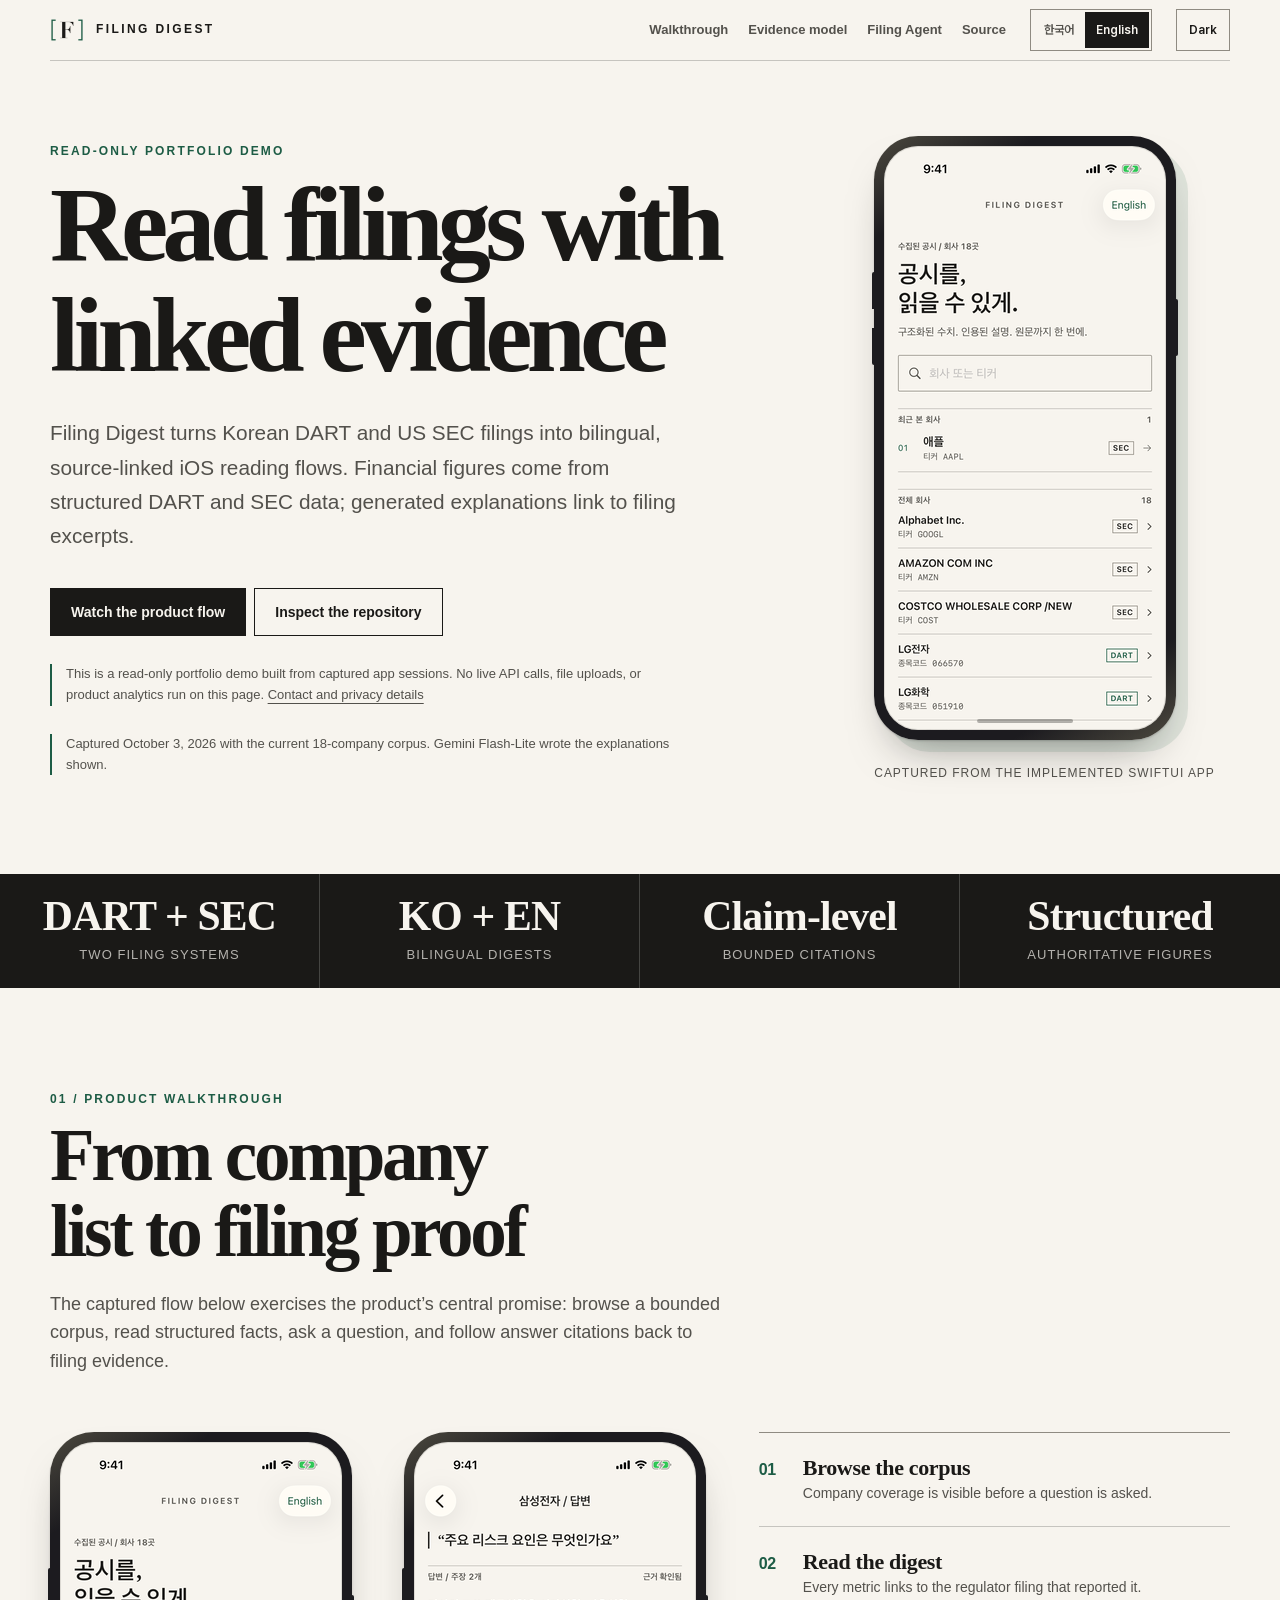
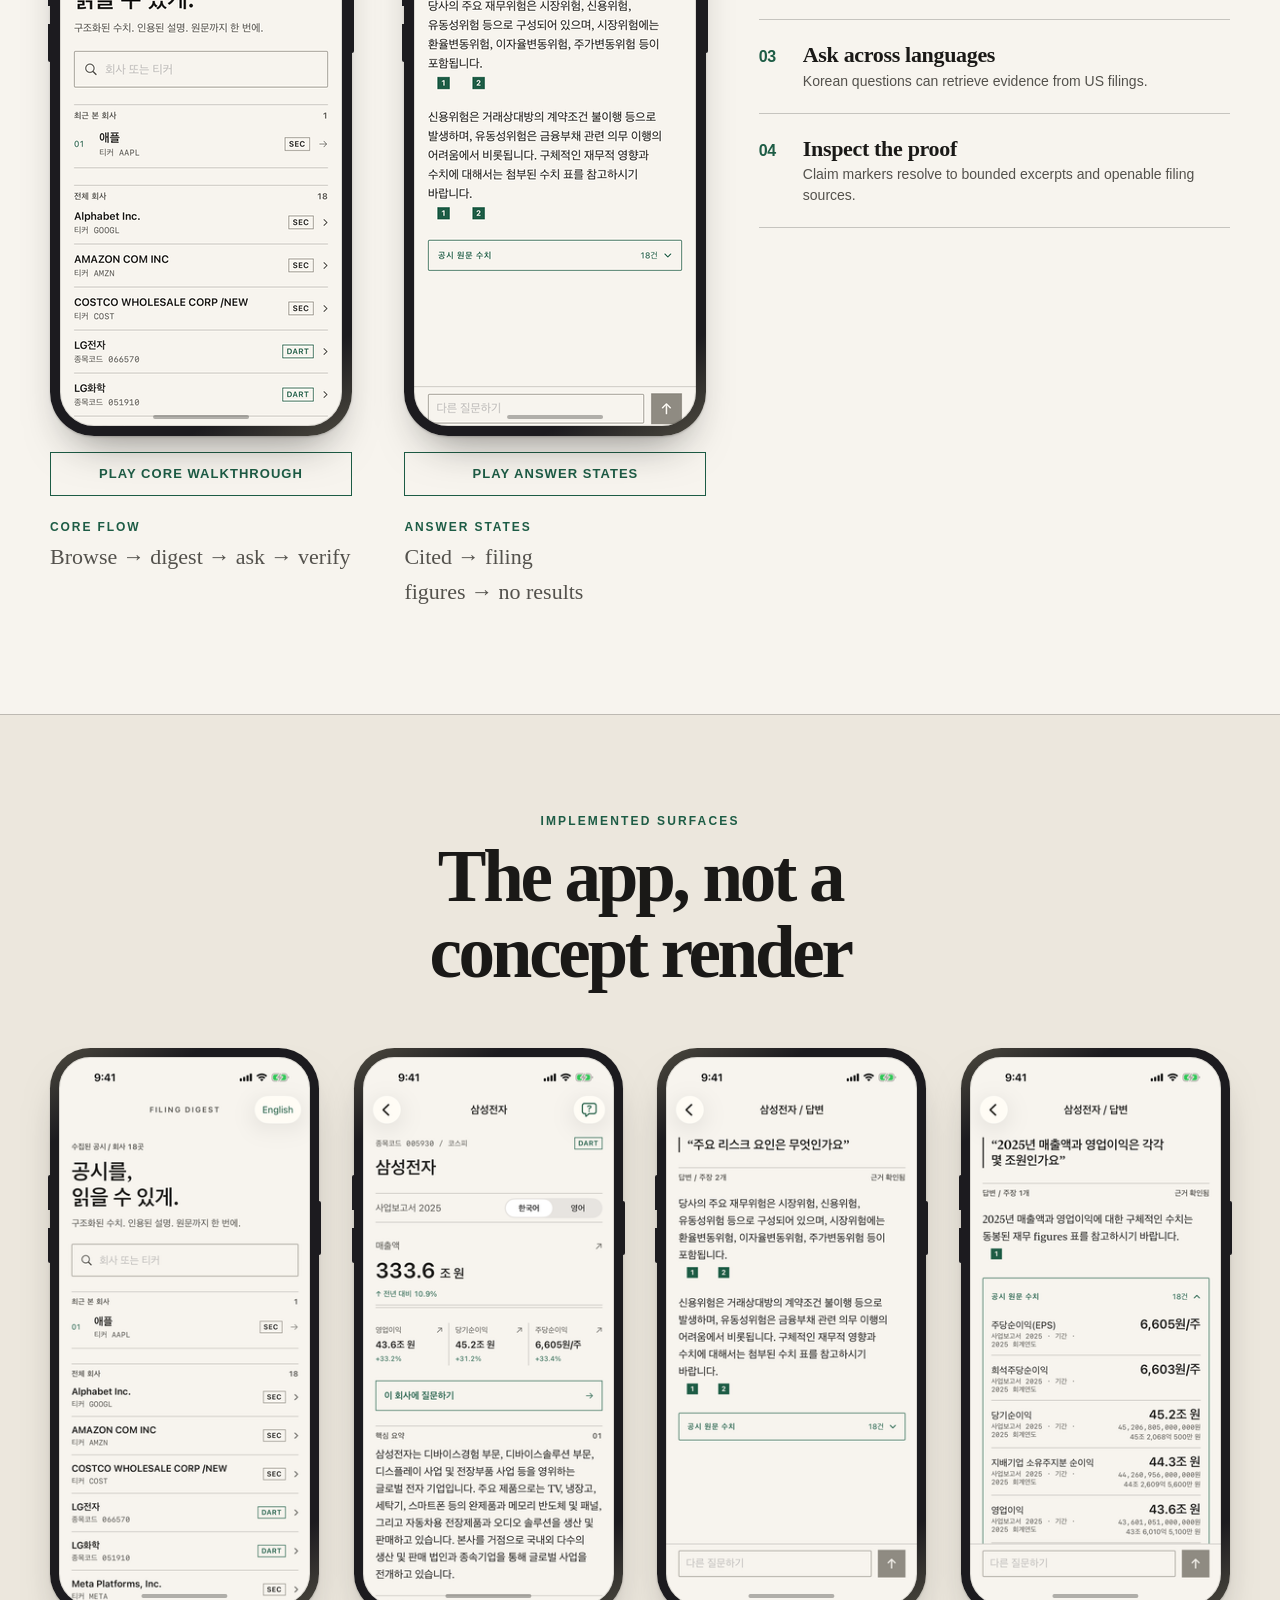
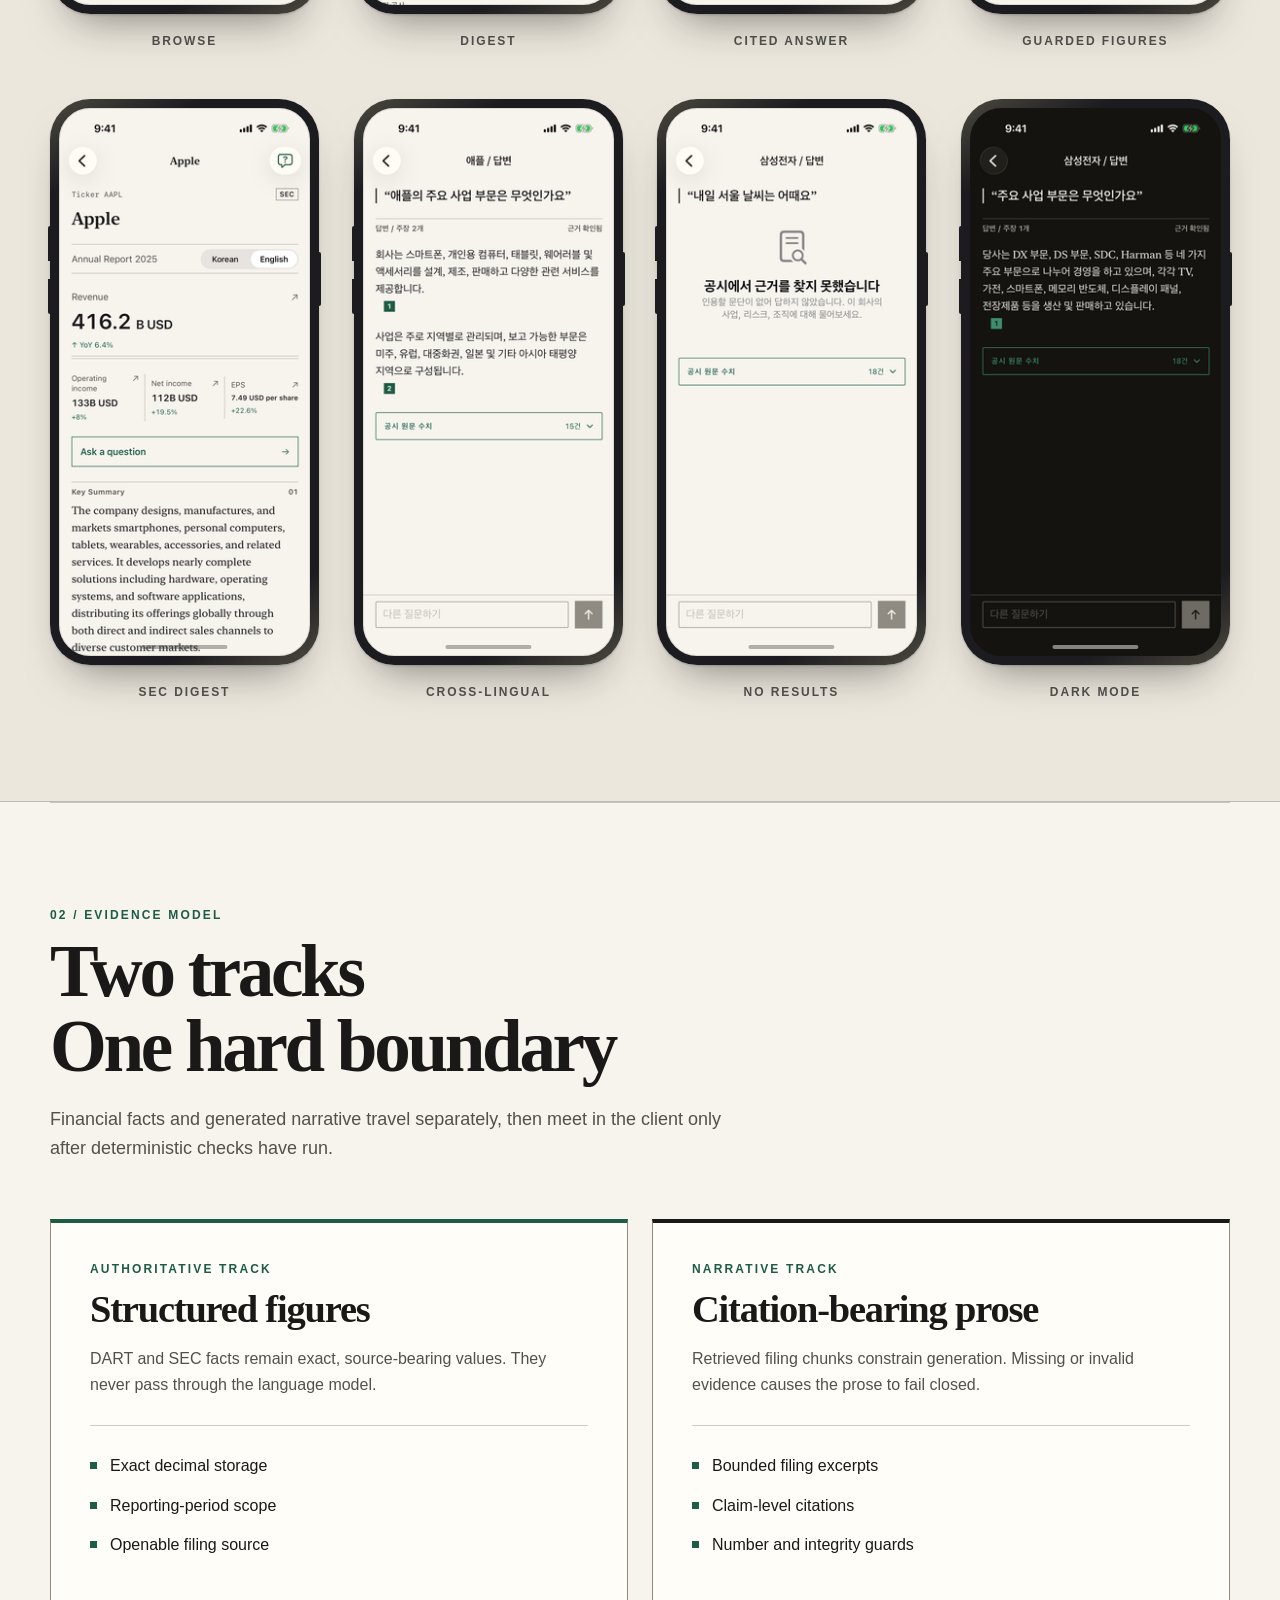
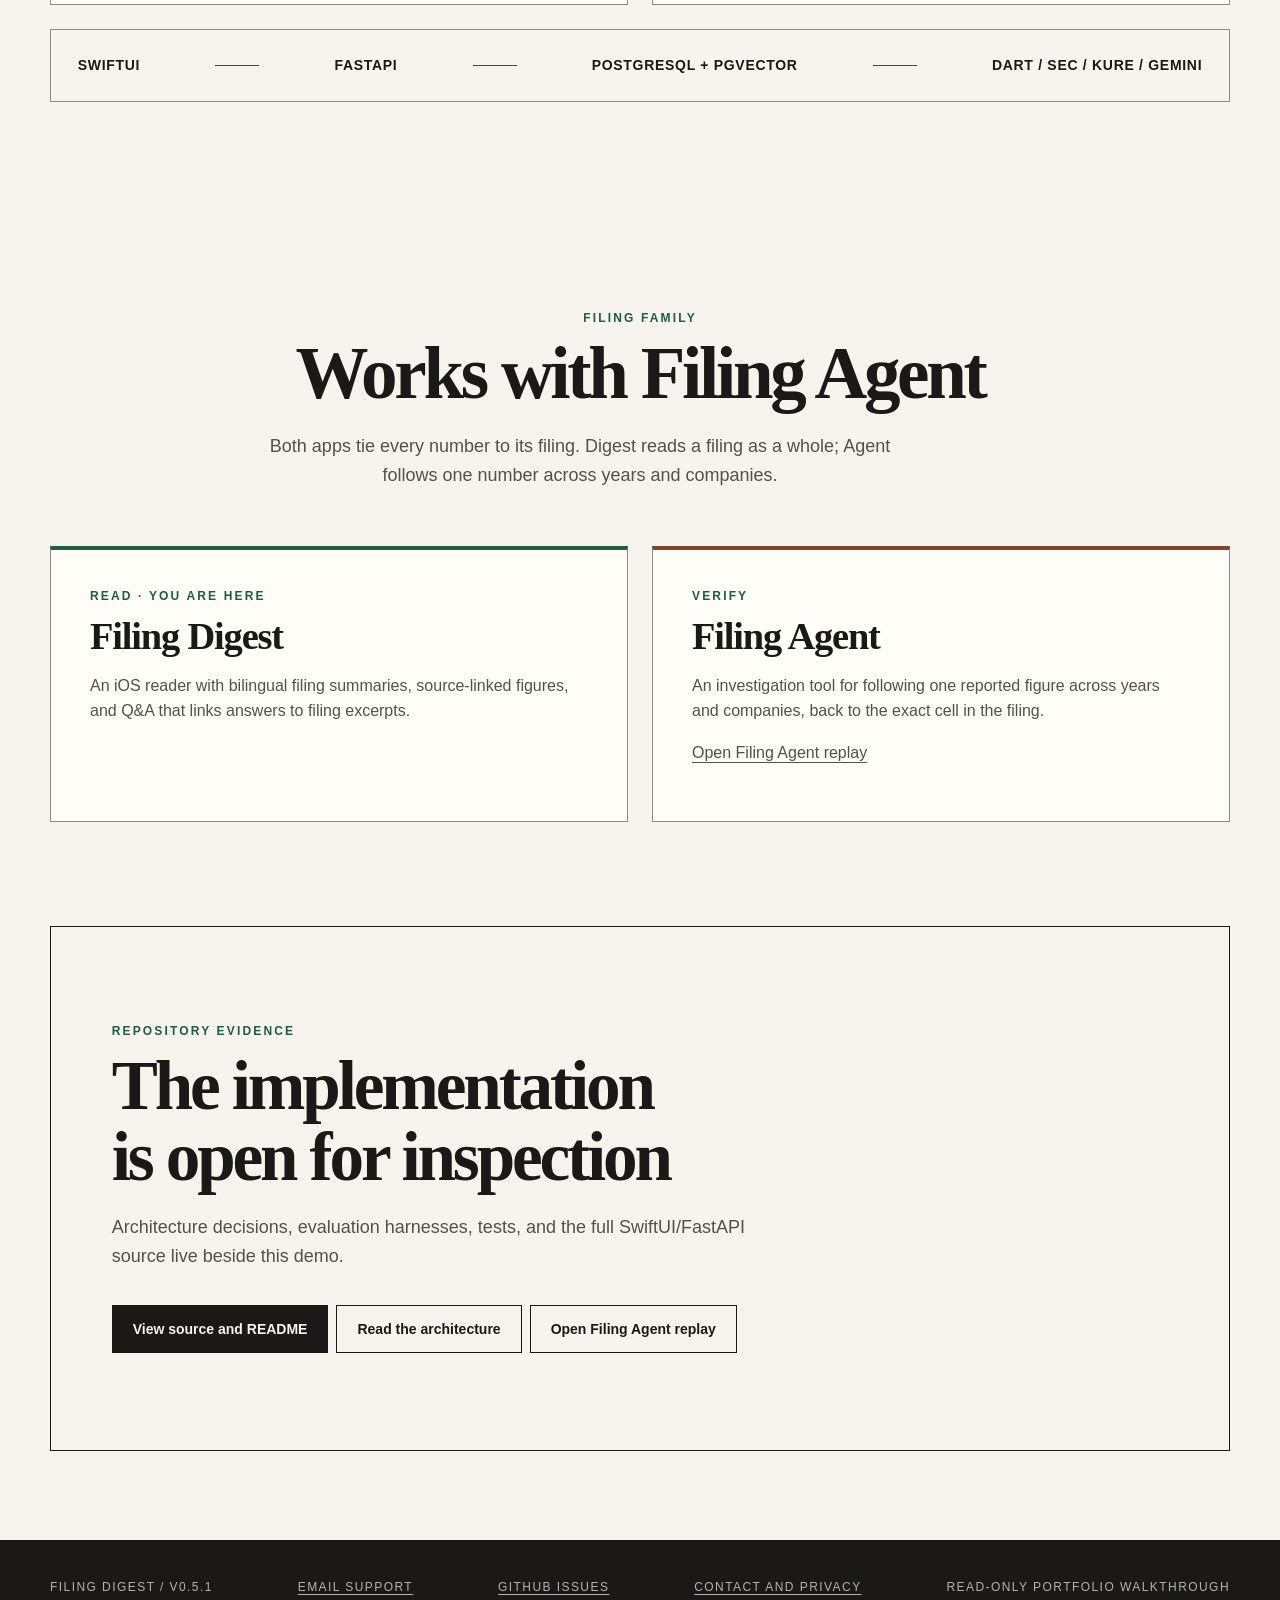
==== commit 378af7b4: "Move walkthrough contact details to a separate page" ====
--- a/docs/index.html
+++ b/docs/index.html
@@ -47,7 +47,7 @@
         <p class="demo-disclosure">
           This is a read-only portfolio demo built from captured app sessions.
           No live API calls, file uploads, or product analytics run on this page.
-          <a href="#contact">Contact and privacy details</a>
+          <a href="contact.html">Contact and privacy details</a>
         </p>
         <p class="demo-disclosure capture-scope">
           Captured October 3, 2026 with the current 18-company corpus.
@@ -364,26 +364,14 @@
         <a class="button button-secondary" href="https://filing-agent.vercel.app">Open Filing Agent replay</a>
       </div>
     </section>
-    <section class="section contact" id="contact" aria-labelledby="contact-title">
-      <div class="section-heading compact">
-        <h2 id="contact-title">Contact and privacy</h2>
-      </div>
-      <h3 id="support-title">Questions and support</h3>
-      <p class="contact-email">For general or private questions, privacy questions, or deletion requests, email <a href="mailto:mj.apps.support@gmail.com">mj.apps.support@gmail.com</a>. You do not need a GitHub account to email.</p>
-      <p class="contact-issues">For public bug reports and feature requests, use <a href="https://github.com/mhju0/filing-digest/issues">GitHub Issues</a>. Issues are public: do not include private information, passwords, or API keys.</p>
-      <h3 id="privacy-title">This walkthrough and your data</h3>
-      <p class="privacy-scope">This disclosure covers this recorded static walkthrough, which makes no live API calls and offers no file uploads or product analytics. It does not describe the local iOS app or backend.</p>
-      <p class="privacy-storage">Your language and theme choices are saved in this browser's storage. You can remove them by clearing this site's browser data.</p>
-      <p class="privacy-hosting">GitHub Pages hosts this page. GitHub may process request data such as your IP address under the <a href="https://docs.github.com/en/site-policy/privacy-policies/github-general-privacy-statement">GitHub General Privacy Statement</a>.</p>
-      <p class="privacy-support">If you choose to contact support, your email address and message go through Gmail so the maintainer can respond. GitHub handles information you submit to Issues, where your report is public. Do not send passwords, API keys, or other credentials through either channel.</p>
-    </section>
+
   </main>
 
   <footer>
     <span>FILING DIGEST / v0.5.1</span>
     <a href="mailto:mj.apps.support@gmail.com">Email support</a>
     <a href="https://github.com/mhju0/filing-digest/issues">GitHub Issues</a>
-    <a href="#contact">Contact and privacy</a>
+    <a id="contact" href="contact.html">Contact and privacy</a>
     <span>Read-only portfolio walkthrough</span>
   </footer>
 </body>
--- a/docs/styles.css
+++ b/docs/styles.css
@@ -680,8 +680,21 @@
   margin-top: 34px;
 }
 
-.contact h3 {
+.contact-page {
+  max-width: 760px;
+  margin-inline: auto;
+  padding-block: 48px 64px;
+}
+
+.contact-page h1 {
+  font-size: clamp(2rem, 5vw, 3rem);
+  line-height: 1.2;
+}
+
+.contact-page h2 {
   margin-top: 32px;
+  font-size: 1.4rem;
+  line-height: 1.4;
 }
 
 .contact p {
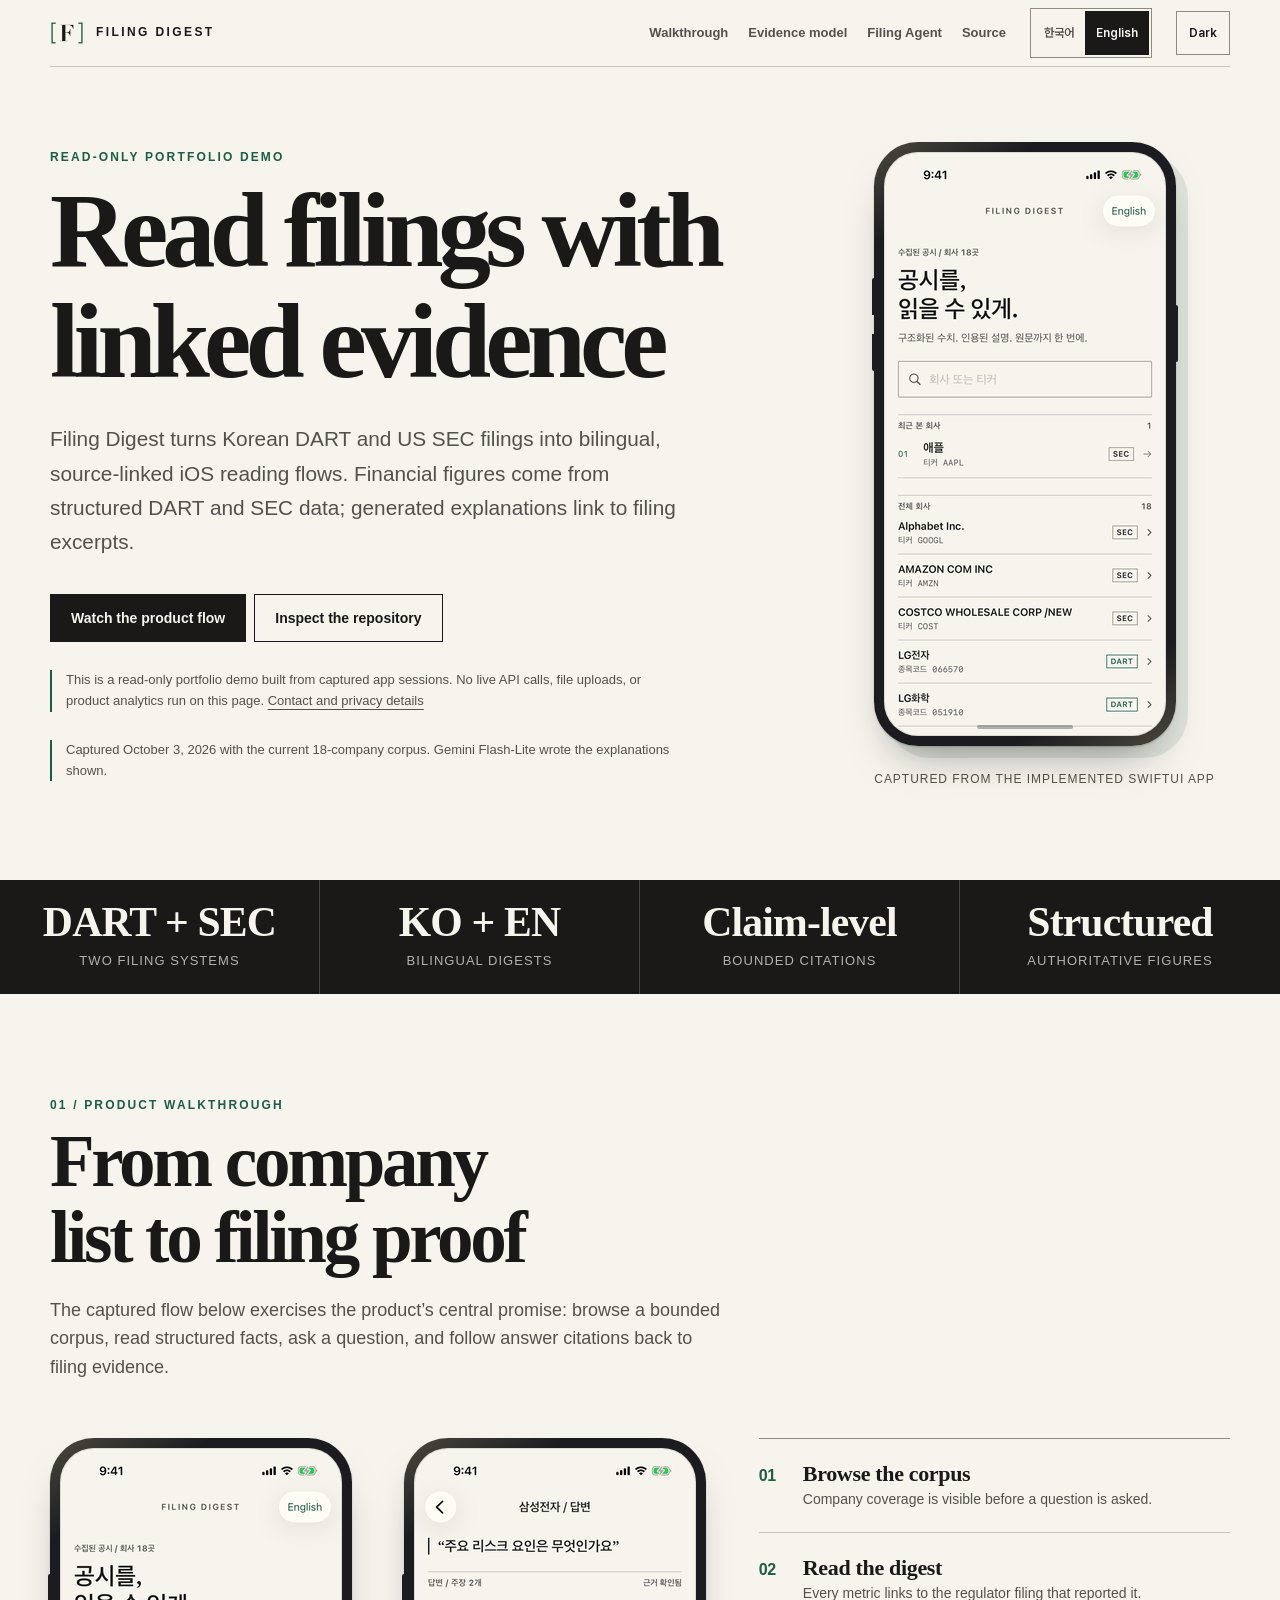
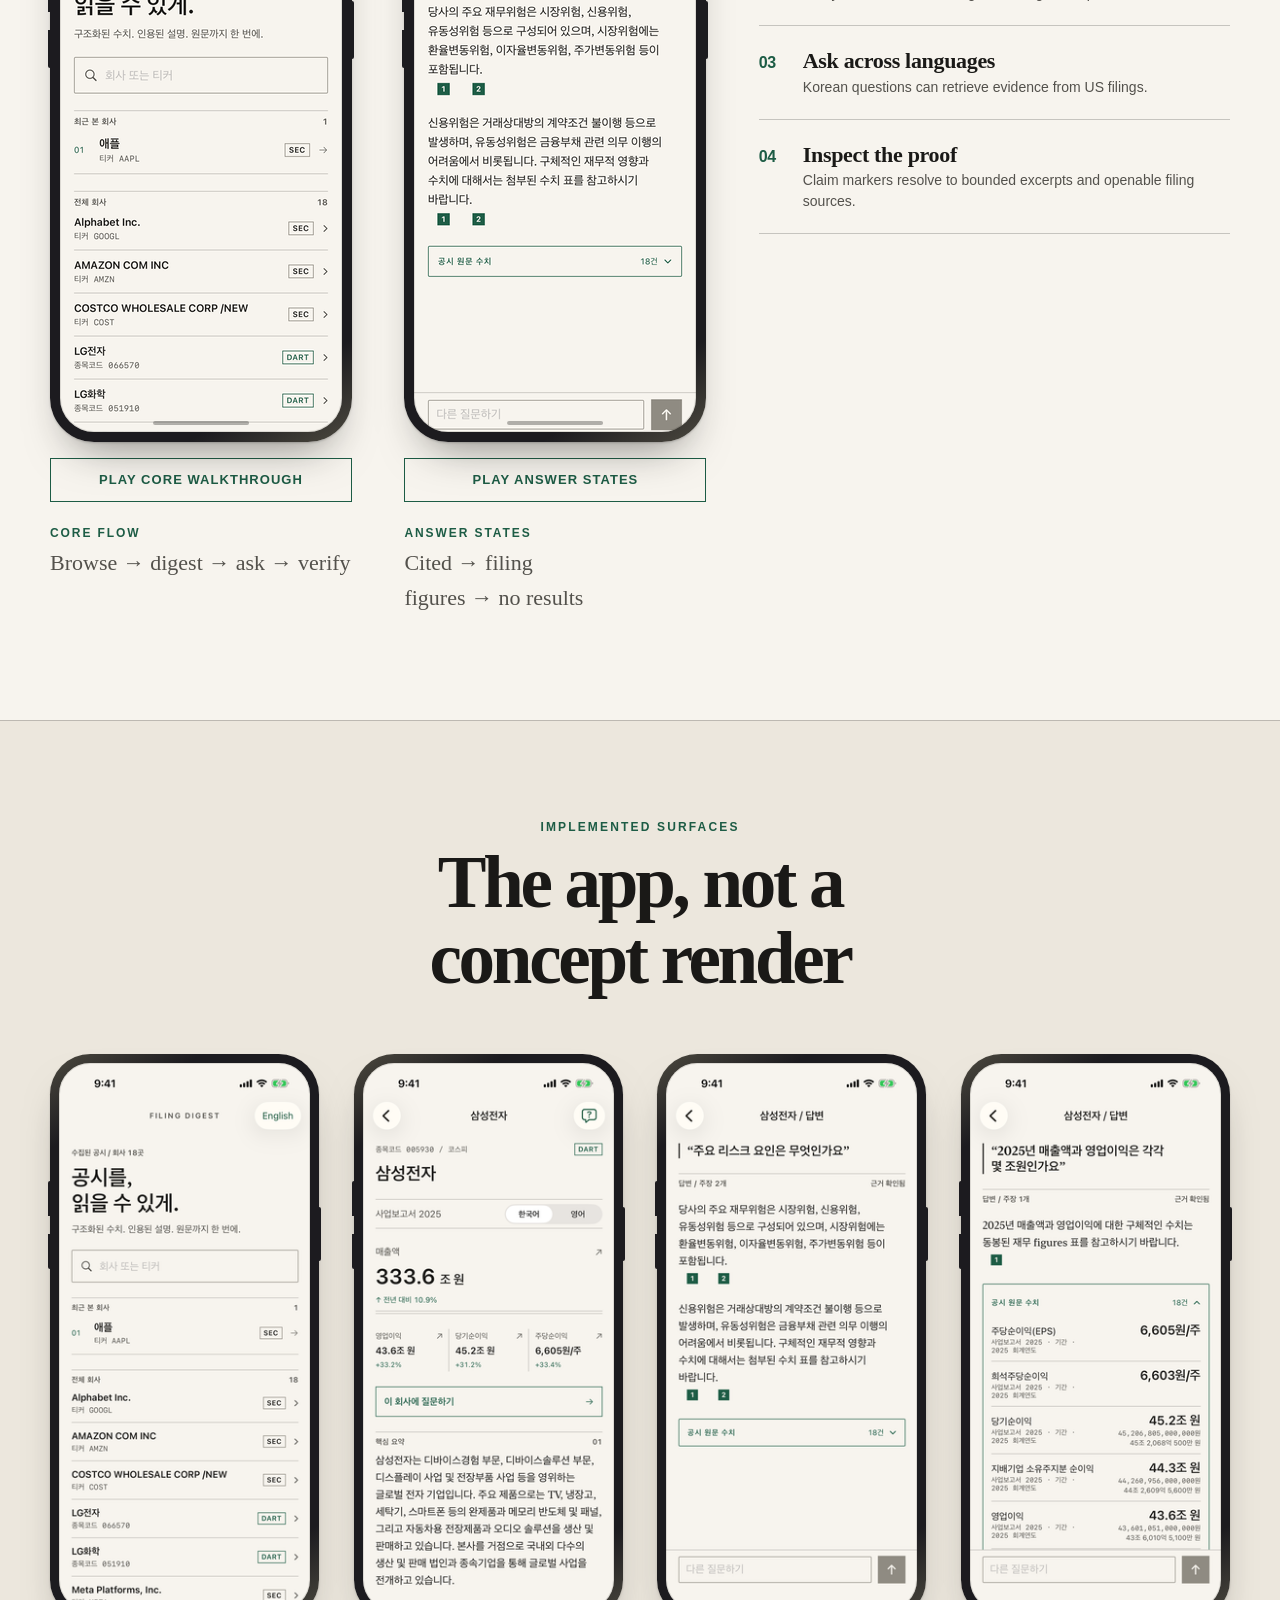
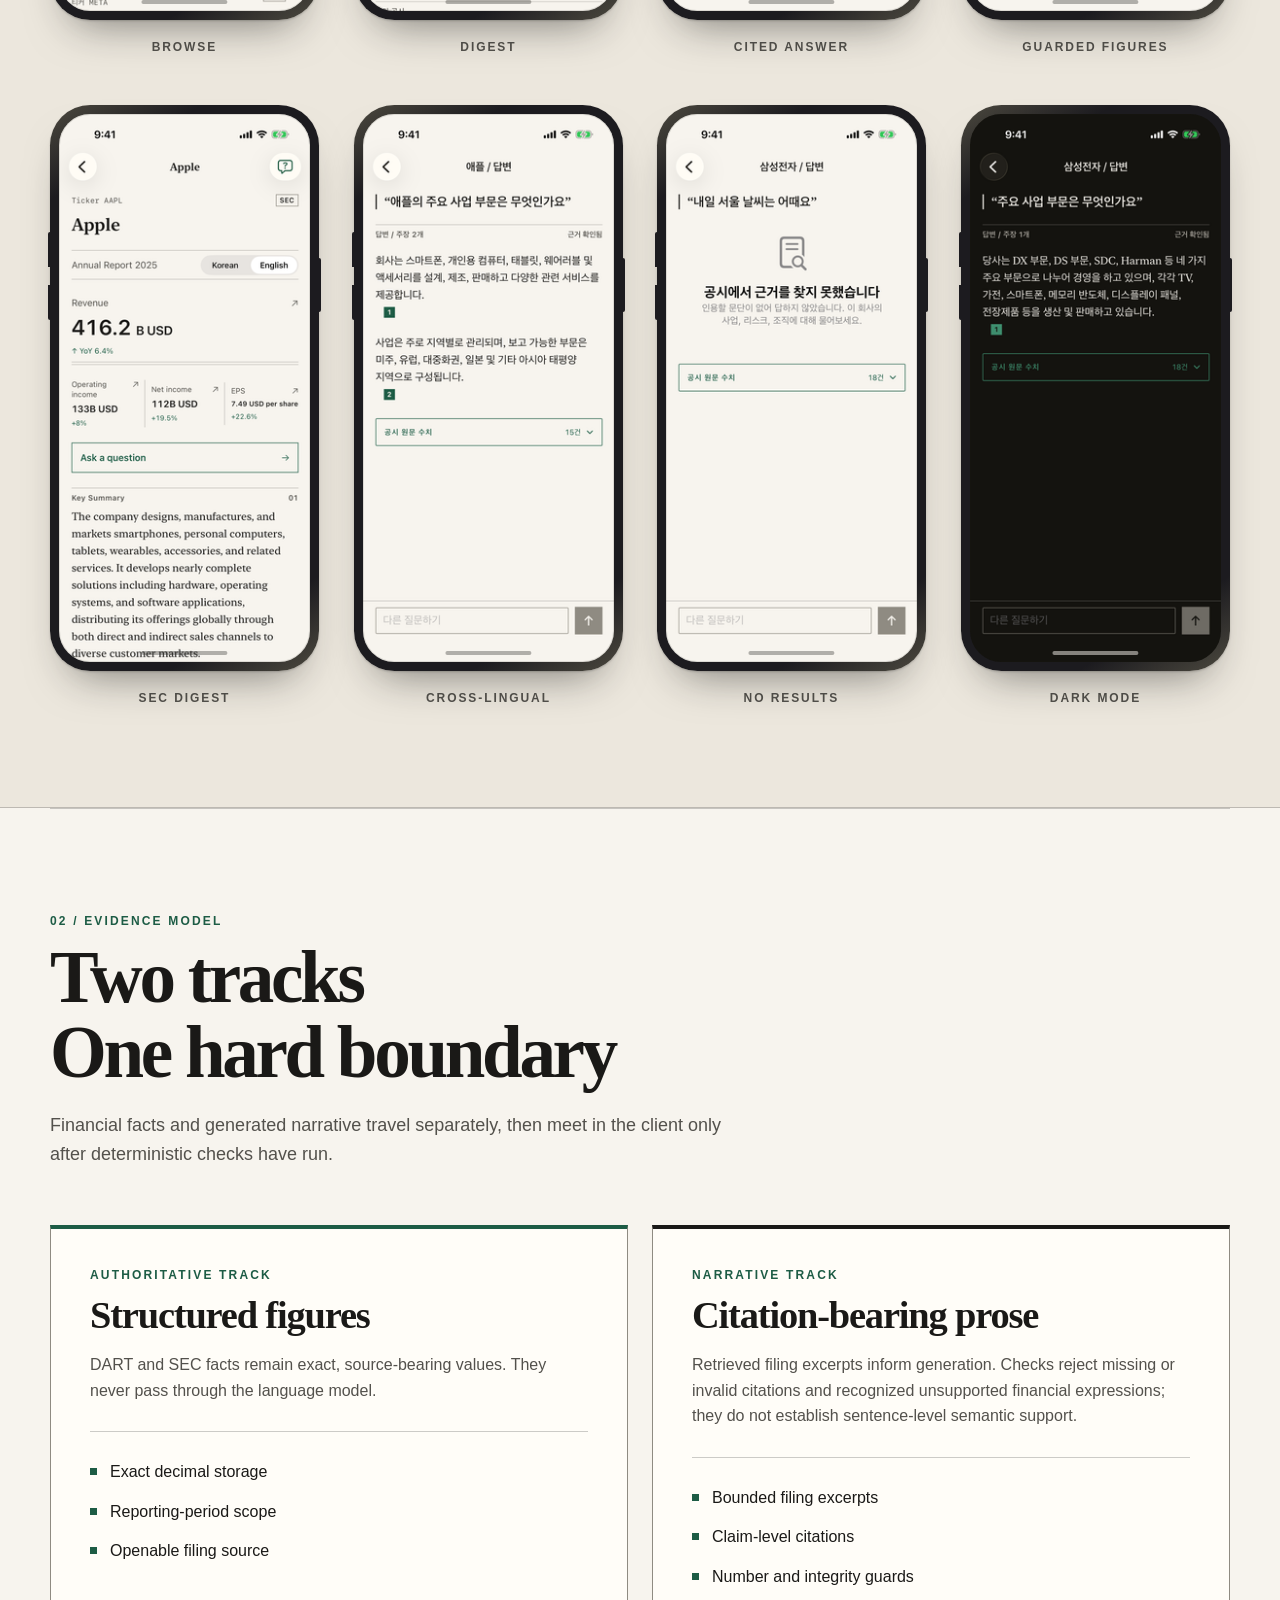
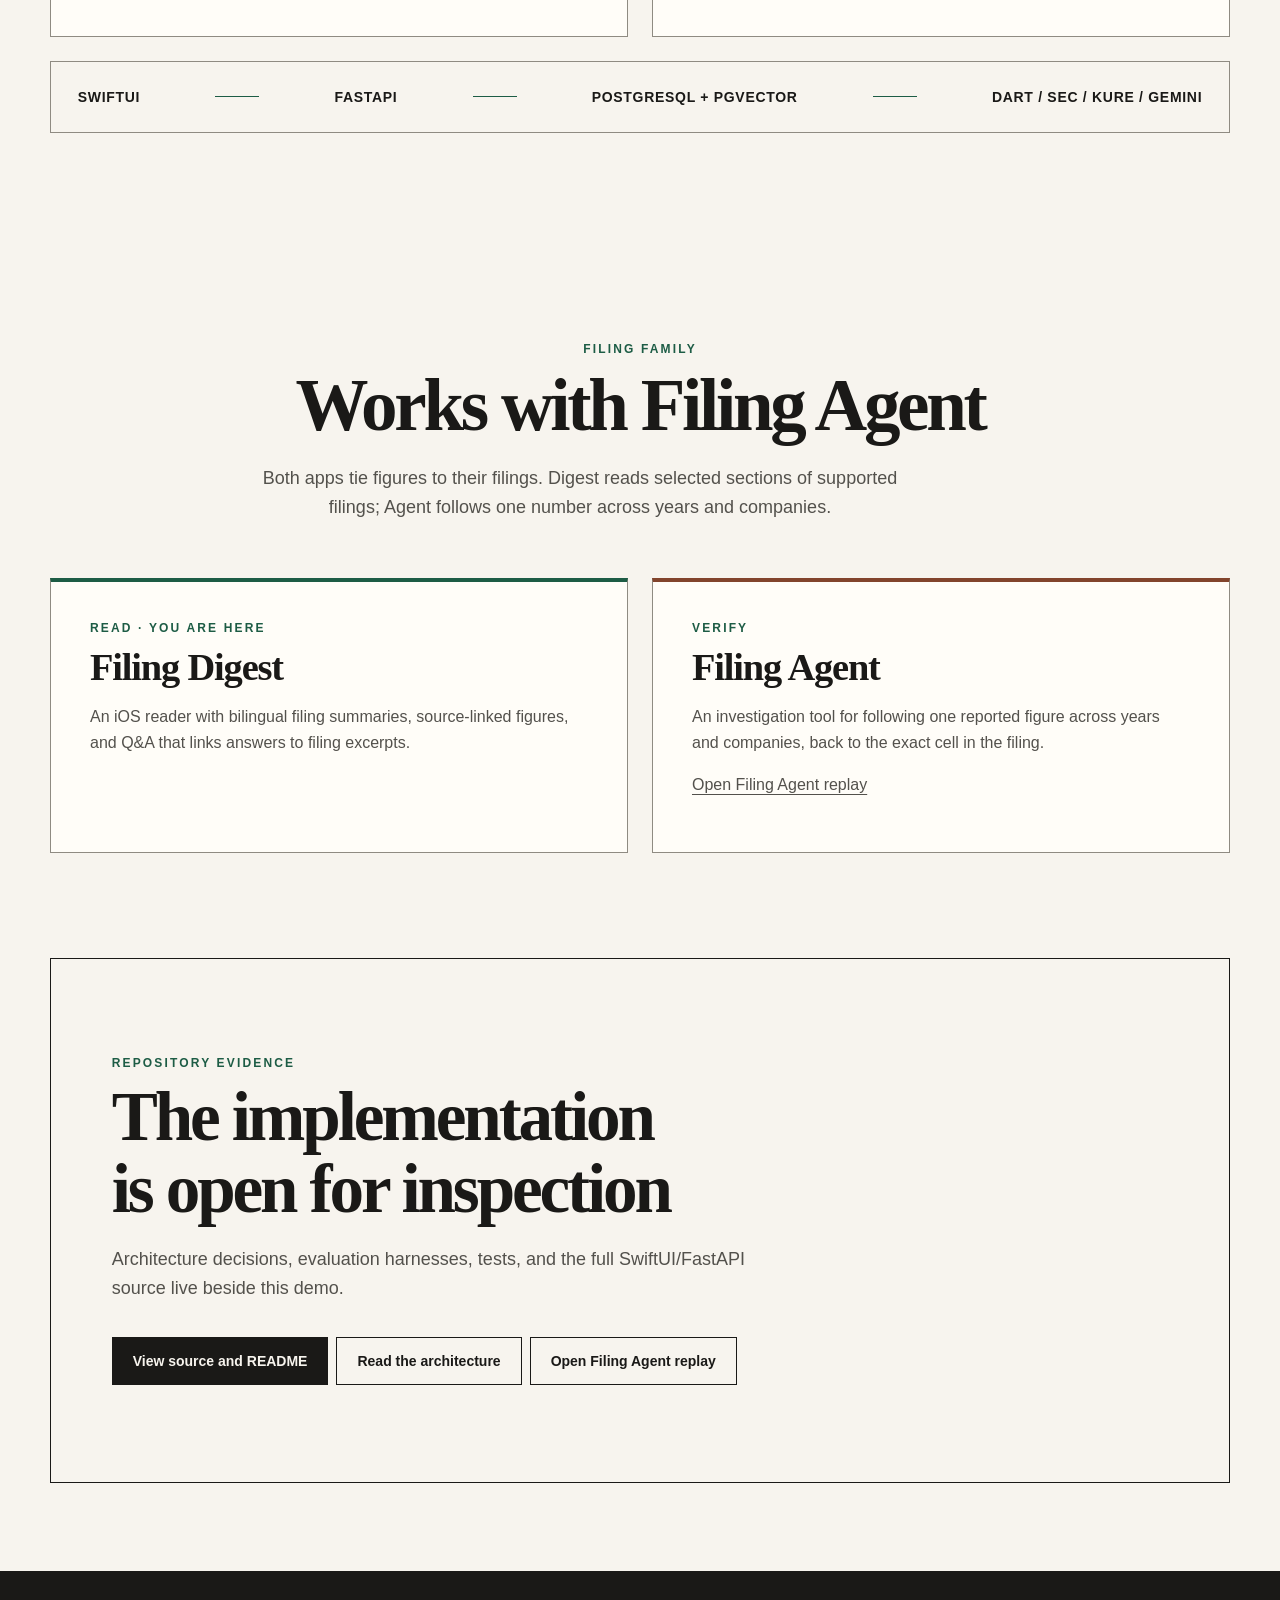
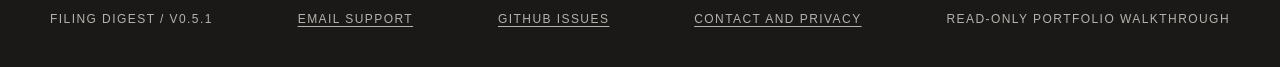
==== commit 0dca547a: "fix: harden filing integrity and qualify maintenance release Protect DART failure diagnostics, prese" ====
--- a/docs/index.html
+++ b/docs/index.html
@@ -9,7 +9,7 @@
   <meta property="og:title" content="Filing Digest · Source-linked summaries and Q&amp;A">
   <meta property="og:description" content="A read-only portfolio demo of the Filing Digest iOS app and its evidence-first architecture.">
   <meta property="og:image" content="https://mhju0.github.io/filing-digest/social-preview.png">
-  <title>Filing Digest — Portfolio Demo</title>
+  <title>Filing Digest · Portfolio Demo</title>
   <link rel="stylesheet" href="styles.css">
   <link rel="stylesheet" href="typography.css">
   <script src="walkthrough.js" type="module"></script>
@@ -316,7 +316,7 @@
         <article>
           <p class="track-label">NARRATIVE TRACK</p>
           <h3>Citation-bearing prose</h3>
-          <p>Retrieved filing chunks constrain generation. Missing or invalid evidence causes the prose to fail closed.</p>
+          <p>Retrieved filing excerpts inform generation. Checks reject missing or invalid citations and recognized unsupported financial expressions; they do not establish sentence-level semantic support.</p>
           <ul>
             <li>Bounded filing excerpts</li>
             <li>Claim-level citations</li>
@@ -337,7 +337,7 @@
       <div class="section-heading compact">
         <p class="eyebrow">FILING FAMILY</p>
         <h2 id="family-title">Works with Filing Agent</h2>
-        <p>Both apps tie every number to its filing. Digest reads a filing as a whole; Agent follows one number across years and companies.</p>
+        <p>Both apps tie figures to their filings. Digest reads selected sections of supported filings; Agent follows one number across years and companies.</p>
       </div>
       <div class="track-grid">
         <article>
--- a/docs/styles.css
+++ b/docs/styles.css
@@ -80,7 +80,7 @@
   position: fixed;
   top: 12px;
   left: 12px;
-  z-index: 10;
+  z-index: 30;
   padding: 10px 14px;
   color: var(--paper);
   background: var(--ink);
--- a/docs/typography.css
+++ b/docs/typography.css
@@ -6,13 +6,13 @@
 }
 @font-face {
   font-family: 'Nanum Myeongjo';
-  src: url('fonts/NanumMyeongjo-Bold.ttf') format('truetype');
+  src: url('fonts/NanumMyeongjo-Bold.woff2') format('woff2');
   font-weight: 600 700;
   font-display: swap;
 }
 @font-face {
   font-family: 'Nanum Myeongjo';
-  src: url('fonts/NanumMyeongjo-ExtraBold.ttf') format('truetype');
+  src: url('fonts/NanumMyeongjo-ExtraBold.woff2') format('woff2');
   font-weight: 800 900;
   font-display: swap;
 }
@@ -35,7 +35,7 @@
 .site-header nav { gap: 20px; margin-left: auto; }
 .language-switch { display: flex; align-items: center; border: 1px solid var(--border); padding: 2px; }
 .language-switch button {
-  min-height: 36px;
+  min-height: 44px;
   border: 0;
   padding: 6px 11px;
   font: 600 12px var(--body);
@@ -49,7 +49,7 @@
   background: transparent;
   color: var(--ink);
   font: 600 12px var(--body);
-  min-height: 42px;
+  min-height: 44px;
   padding: 6px 12px;
   cursor: pointer;
 }
@@ -65,7 +65,7 @@
 html[lang=ko] .hero h1 { font-size: min(13.4vw,var(--step-h1)); line-height: 1.14; letter-spacing: -.06em; }
 html[lang=ko] h2, html[lang=ko] .closing h2 { font-size: clamp(2.15rem,4.2vw,4.15rem); }
 html[lang=ko] h3 { font-size: clamp(1.6rem,2.5vw,2.25rem); line-height: 1.4; }
-html[lang=ko] .lede { font-size: 1.13rem; line-height: 1.85; max-width: 540px; }
+html[lang=ko] .lede { font-size: 1.13rem; line-height: 1.85; max-width: 540px; text-wrap: balance; }
 html[lang=ko] :is(.eyebrow,.track-label,figcaption,.motion-control,.facts span) { letter-spacing: .025em; }
 html[lang=ko] .facts strong { font-family: 'Nanum Myeongjo',Georgia,serif; font-size: clamp(1.75rem,2.7vw,2.5rem); }
 html[lang=ko] .flow-notes p { line-height: 1.85; margin-top: 10px; }
@@ -84,6 +84,7 @@
 body[data-theme=dark] .button-primary { background:#ece9e3; color:#171714; }
 body[data-theme=dark] .button-primary:hover { background:#b6dfc9; }
 body[data-theme=dark] .button-secondary:hover { color:#171714; }
+body[data-theme=dark] .motion-control:hover,
 body[data-theme=dark] .motion-control[aria-pressed=true] { color:#171714; }
 body[data-theme=dark] .device-frame { --chassis:#252622; --chassis-edge:#767369; }
 @media(max-width:750px) {
